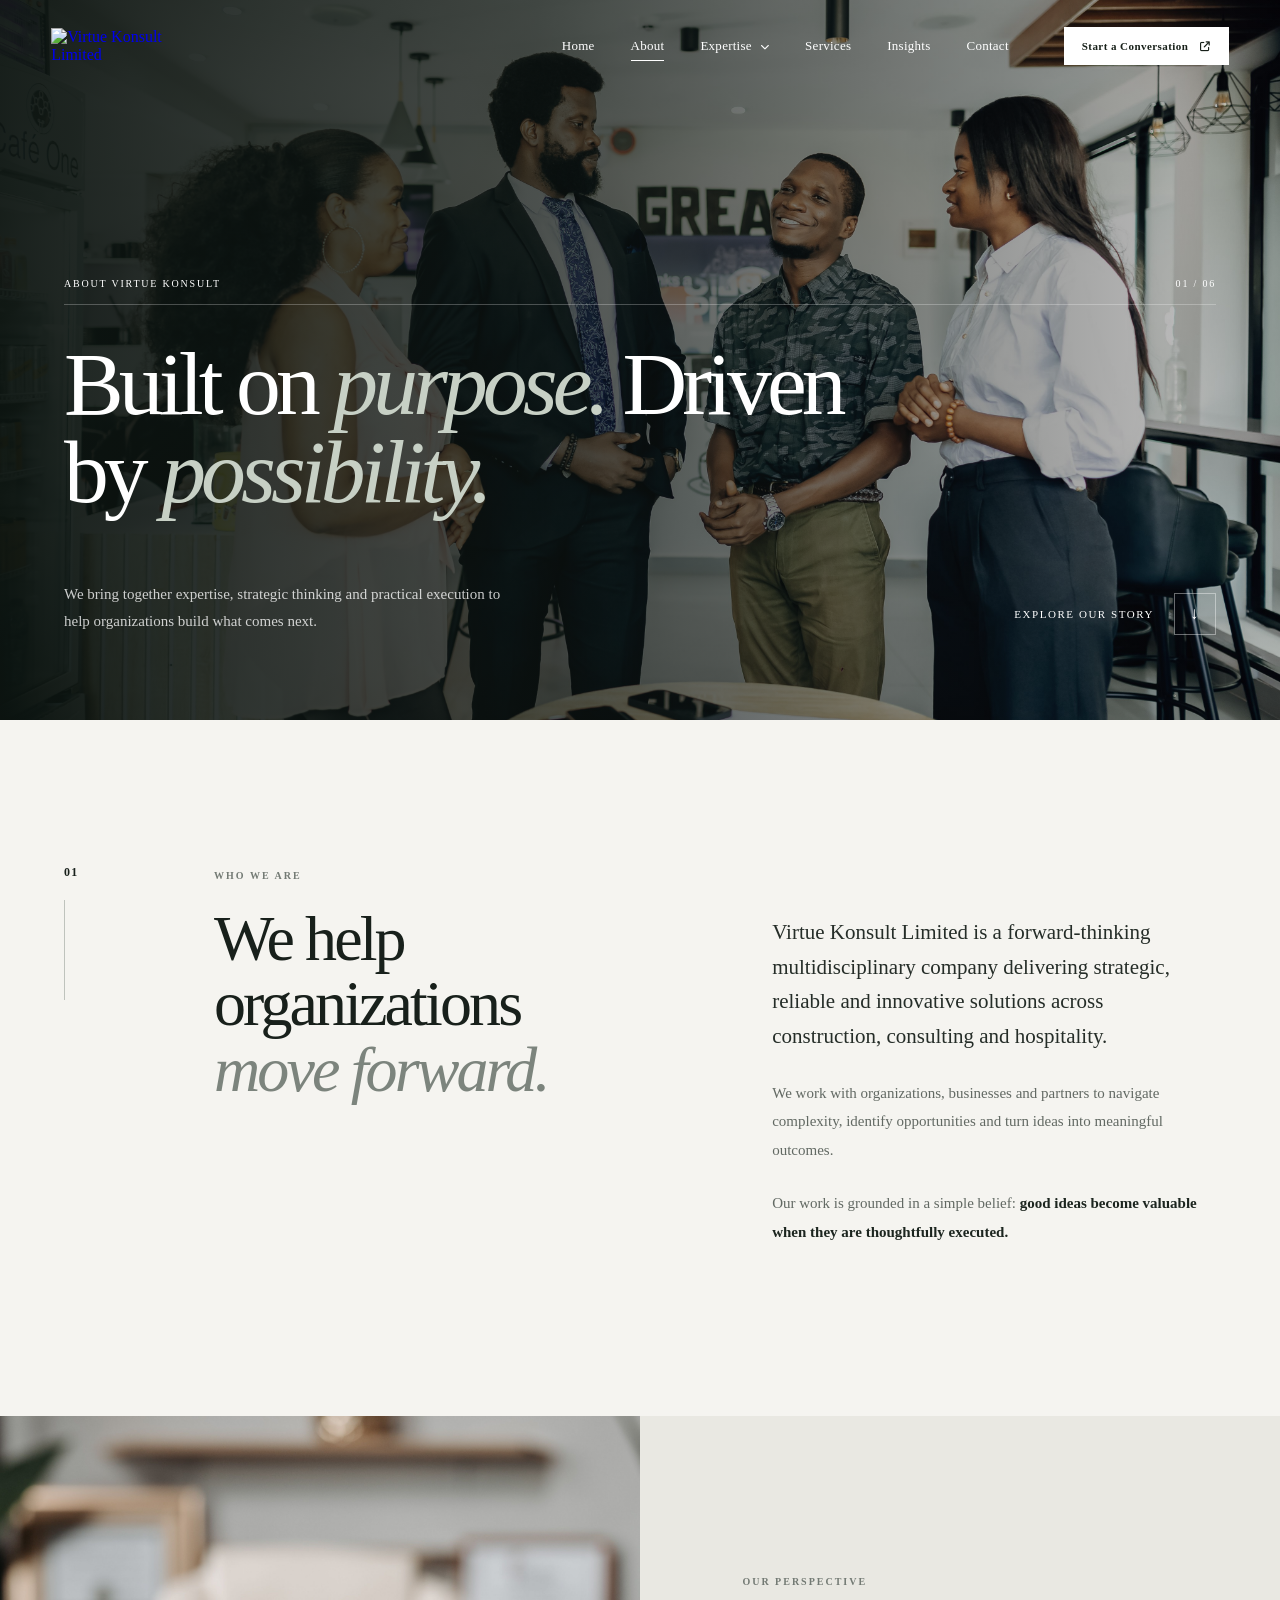
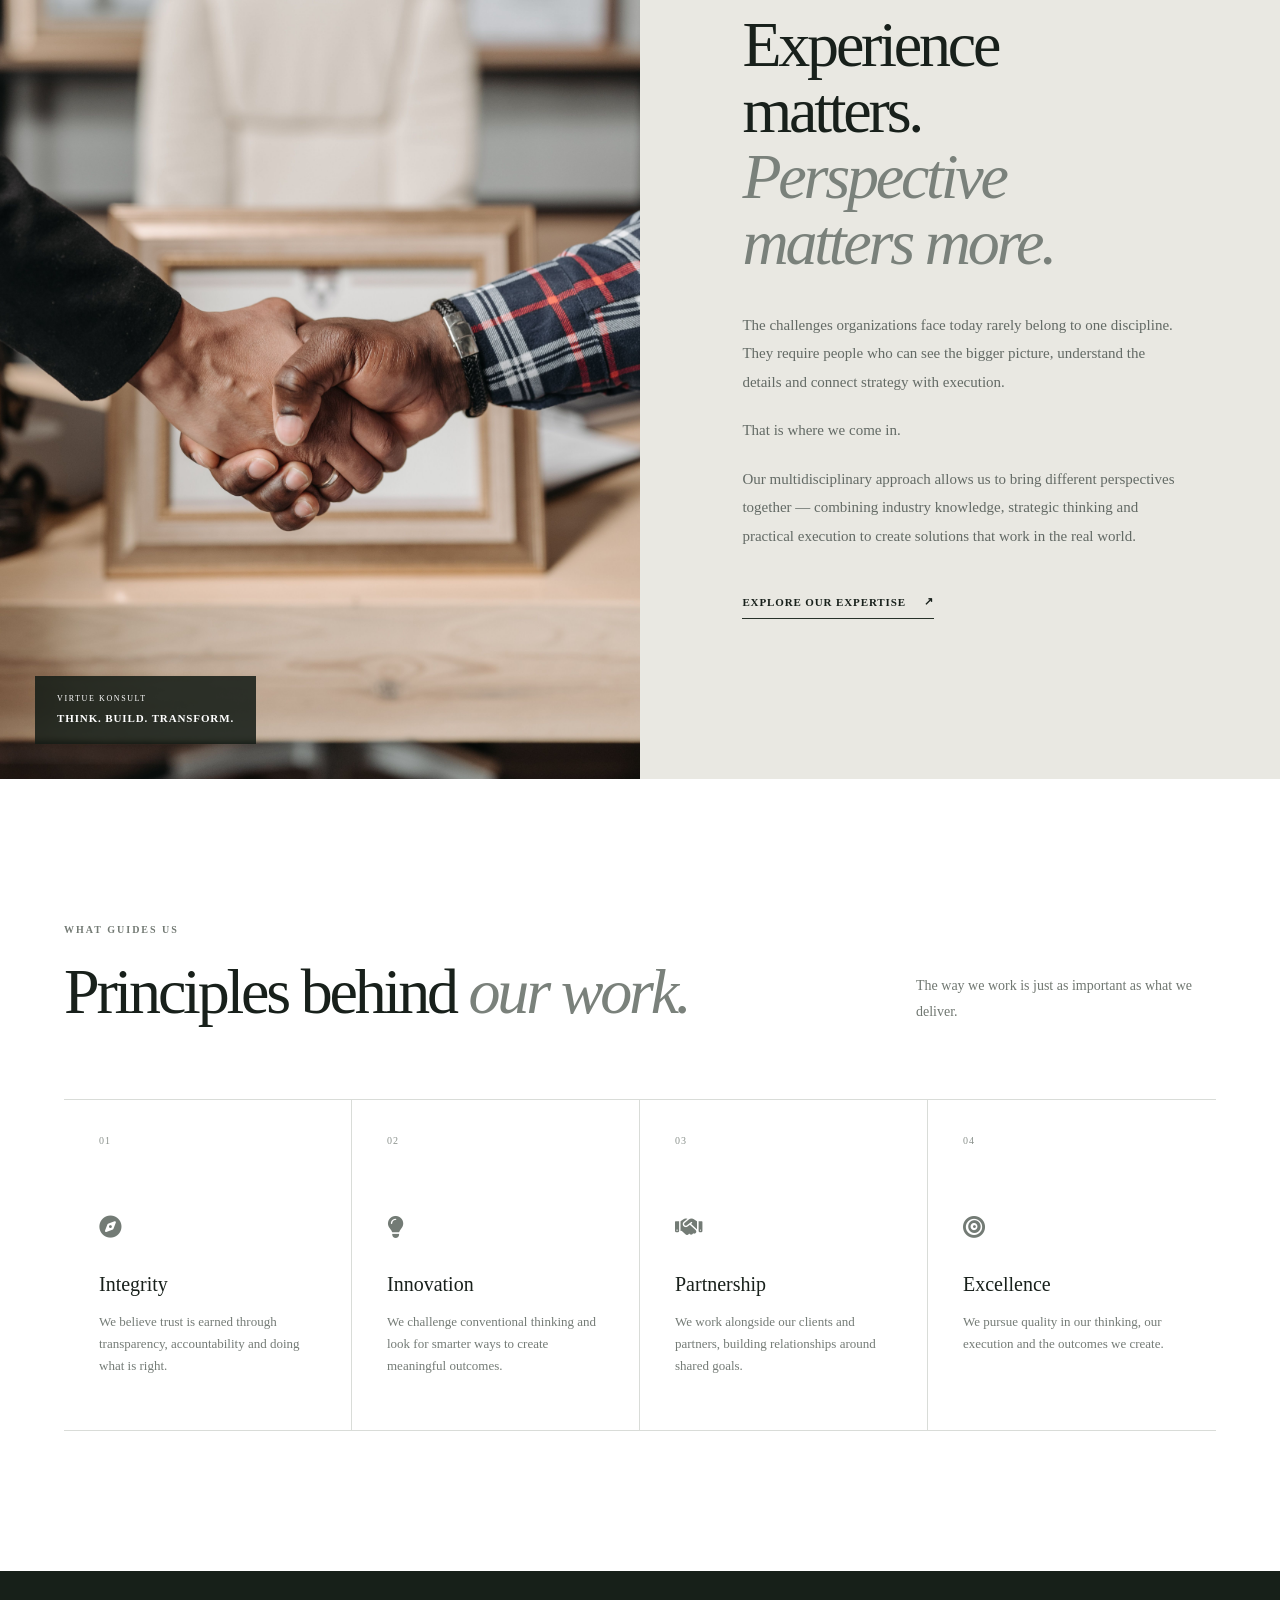
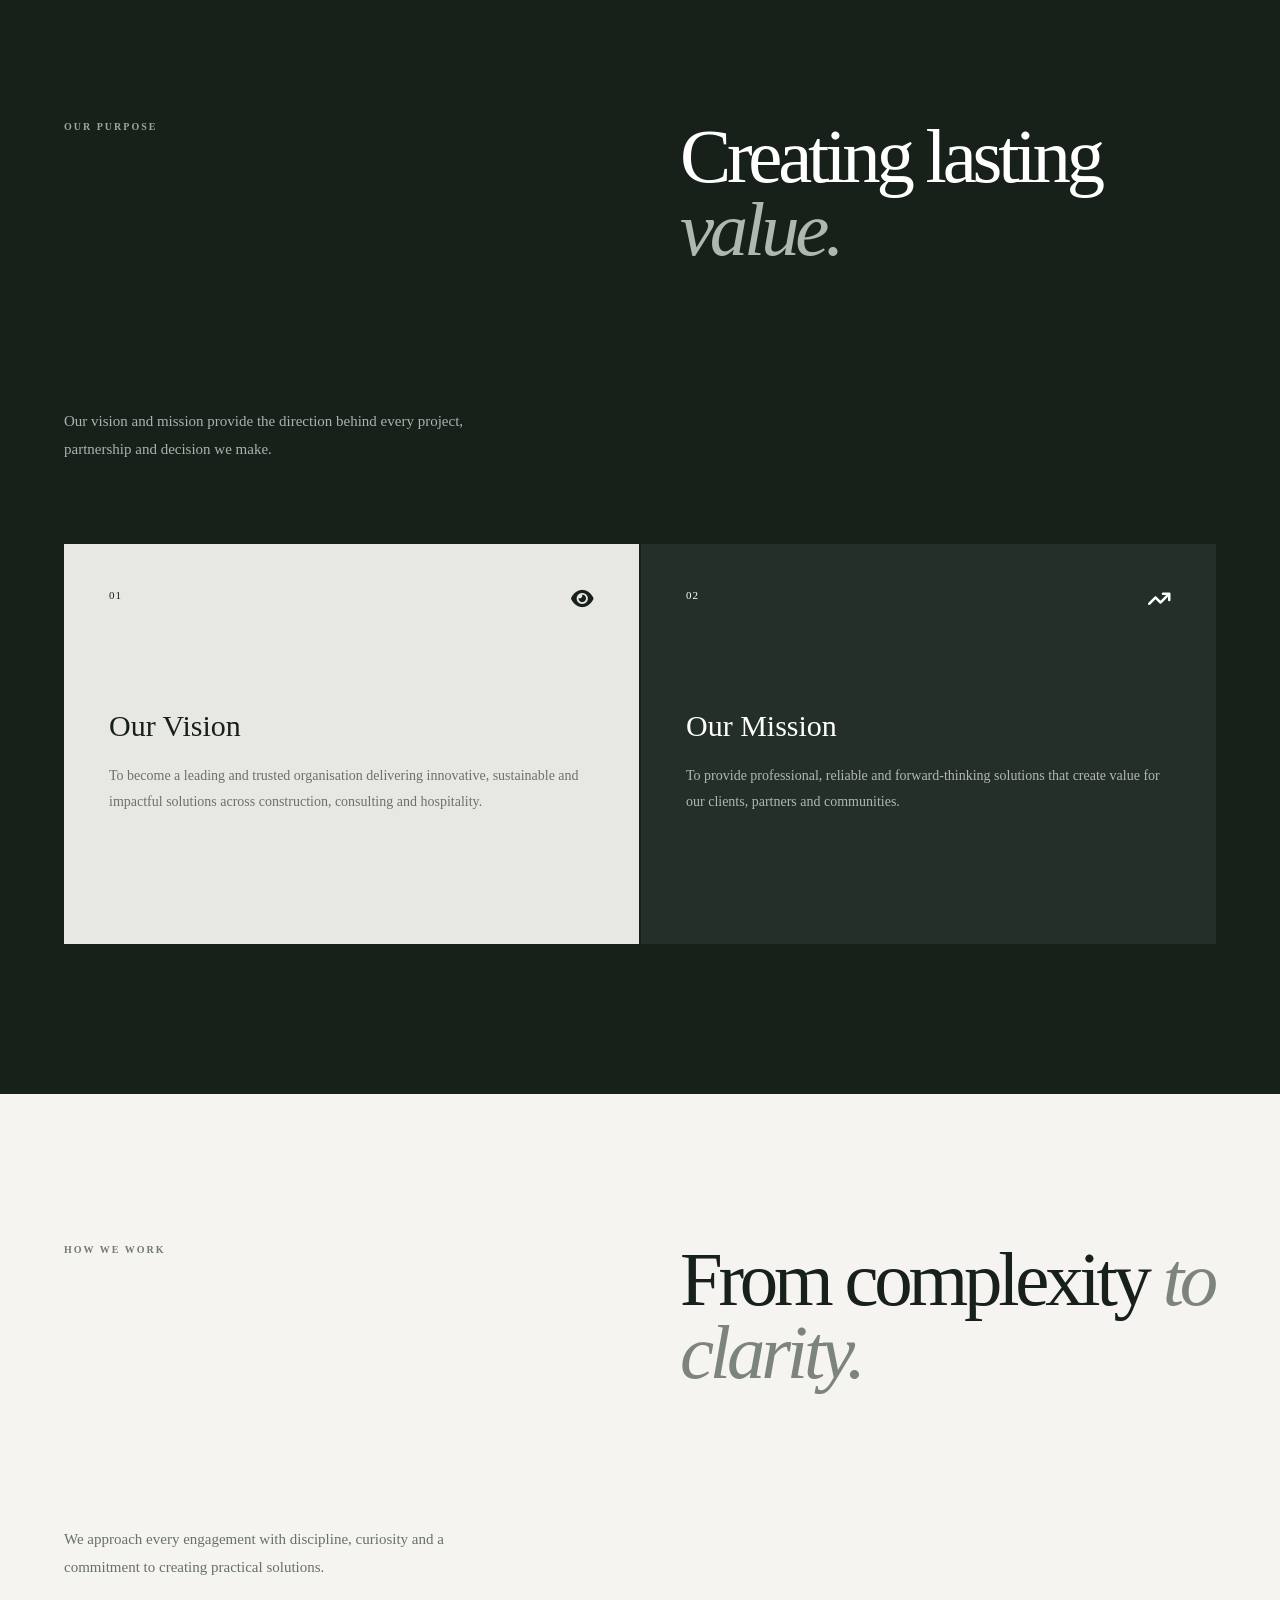
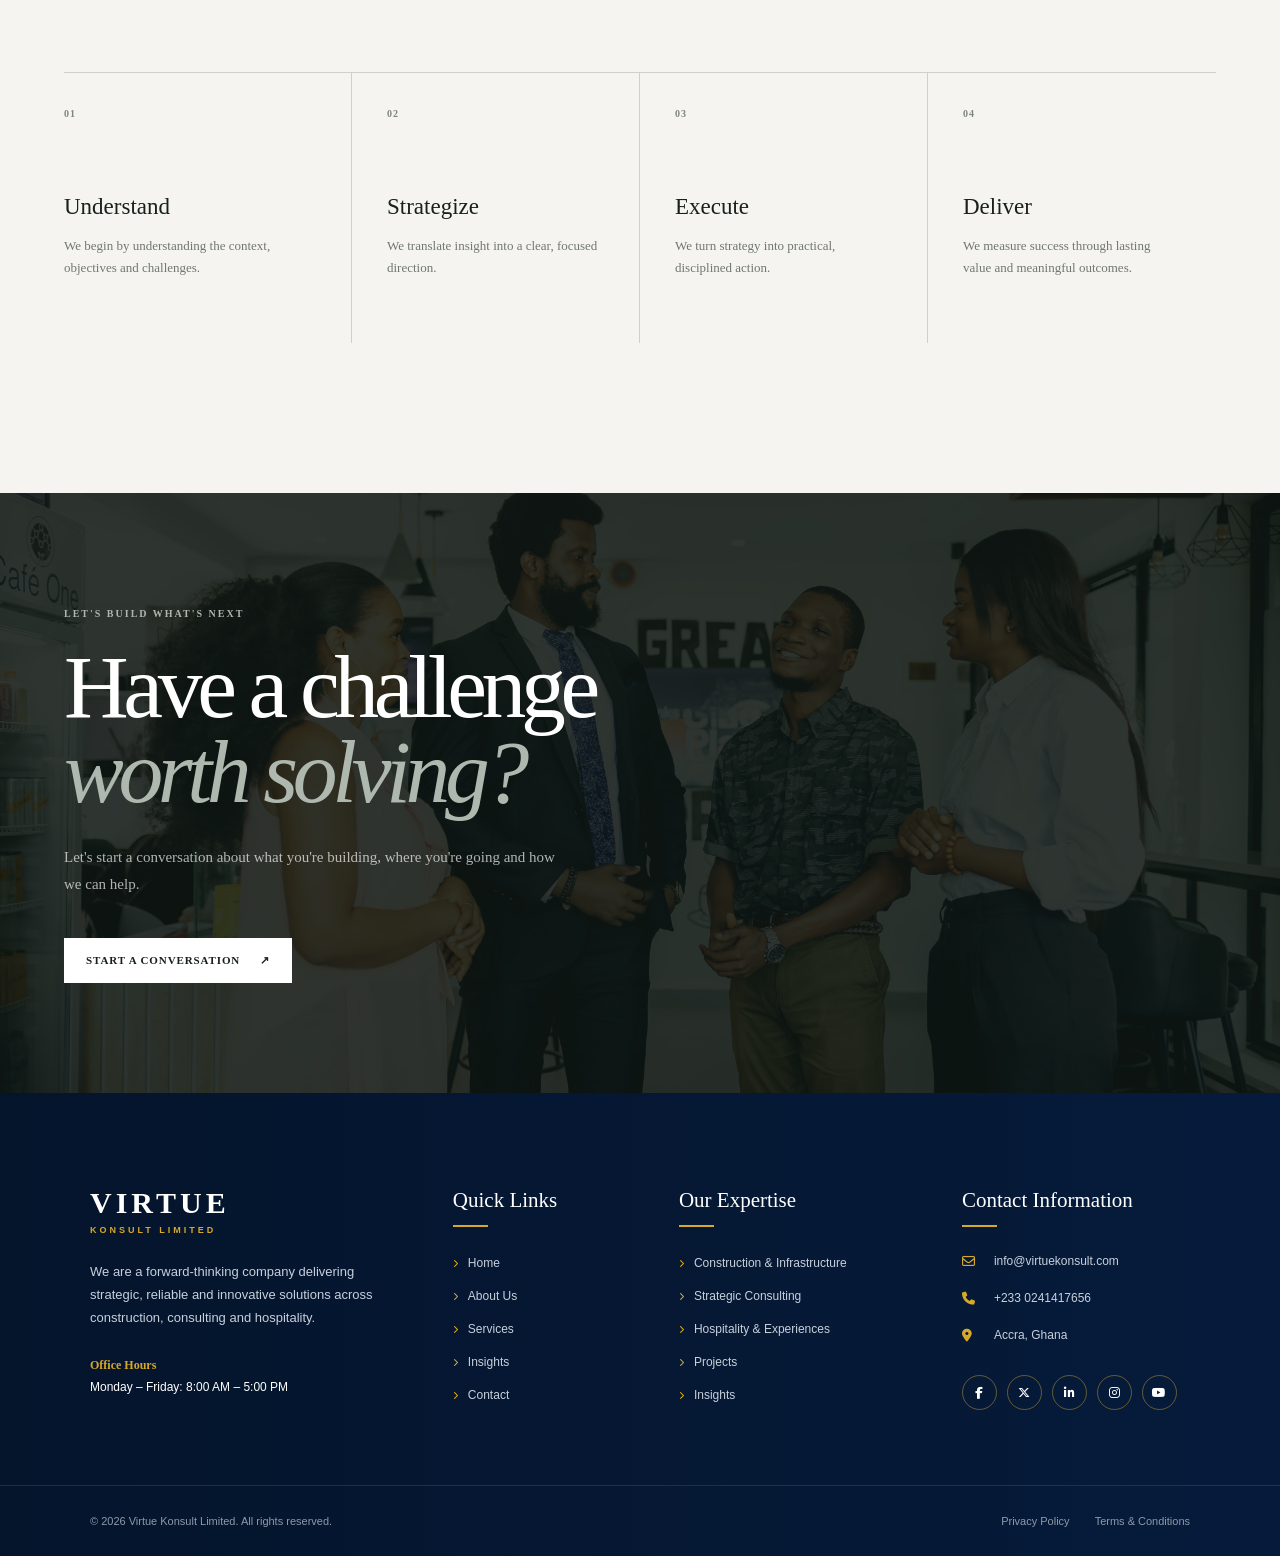
==== about.html @ 9e20767f "update" ====
<!DOCTYPE html>
<html lang="en">

<head>

    <meta charset="UTF-8">

    <meta
        name="viewport"
        content="width=device-width, initial-scale=1.0"
    >

    <title>About Us | Virtue Konsult Limited</title>

    <meta
        name="description"
        content="Learn about Virtue Konsult Limited, our approach, values, vision and commitment to delivering lasting value across construction, consulting and hospitality."
    >

    <meta
        name="author"
        content="Virtue Konsult Limited"
    >

    <link
        rel="stylesheet"
        href="css/styles.css"
    >

    <link
        rel="stylesheet"
        href="css/about.css"
    >

    <link
        rel="stylesheet"
        href="https://cdnjs.cloudflare.com/ajax/libs/font-awesome/6.7.2/css/all.min.css"
    >

</head>


<body class="about-page">


<!-- =====================================================
     NAVBAR
===================================================== -->

<header class="site-header" id="site-header">

    <div class="nav-container">

        <!-- LOGO -->

        <a
            href="index.html"
            class="nav-brand"
            aria-label="Virtue Konsult Home"
        >

            <img
                src="assets/images/virtue-logo.png"
                alt="Virtue Konsult Limited"
                class="nav-logo"
            >

        </a>


        <!-- DESKTOP NAVIGATION -->

        <nav
            class="main-nav"
            id="main-nav"
            aria-label="Main Navigation"
        >

            <a
                href="index.html"
                class="nav-link"
            >
                Home
            </a>


            <a
                href="about.html"
                class="nav-link active"
            >
                About
            </a>


            <!-- EXPERTISE DROPDOWN -->

            <div class="nav-dropdown">

                <button
                    class="nav-link dropdown-trigger"
                    type="button"
                    aria-expanded="false"
                >

                    Expertise

                    <i class="fa-solid fa-chevron-down"></i>

                </button>


                <div class="dropdown-menu">

                    <div class="dropdown-heading">

                        <span>OUR EXPERTISE</span>

                        <p>
                            Solutions built around your needs.
                        </p>

                    </div>


                    <a
                        href="services.html#construction"
                        class="dropdown-item"
                    >

                        <span class="dropdown-icon">
                            <i class="fa-solid fa-building"></i>
                        </span>

                        <span class="dropdown-text">

                            <strong>
                                Construction & Infrastructure
                            </strong>

                            <small>
                                Building and infrastructure solutions
                            </small>

                        </span>

                        <span class="dropdown-arrow">
                            ↗
                        </span>

                    </a>


                    <a
                        href="services.html#consulting"
                        class="dropdown-item"
                    >

                        <span class="dropdown-icon">
                            <i class="fa-solid fa-compass-drafting"></i>
                        </span>

                        <span class="dropdown-text">

                            <strong>
                                Strategic Consulting
                            </strong>

                            <small>
                                Strategy, transformation and growth
                            </small>

                        </span>

                        <span class="dropdown-arrow">
                            ↗
                        </span>

                    </a>


                    <a
                        href="services.html#hospitality"
                        class="dropdown-item"
                    >

                        <span class="dropdown-icon">
                            <i class="fa-solid fa-hotel"></i>
                        </span>

                        <span class="dropdown-text">

                            <strong>
                                Hospitality & Experiences
                            </strong>

                            <small>
                                Creating meaningful experiences
                            </small>

                        </span>

                        <span class="dropdown-arrow">
                            ↗
                        </span>

                    </a>


                    <div class="dropdown-footer">

                        <a href="services.html">

                            View All Services

                            <span>→</span>

                        </a>

                    </div>

                </div>

            </div>


            <a
                href="services.html"
                class="nav-link"
            >
                Services
            </a>


            <a
                href="insights.html"
                class="nav-link"
            >
                Insights
            </a>


            <a
                href="#contact"
                class="nav-link"
            >
                Contact
            </a>

        </nav>


        <!-- NAV ACTION -->

        <div class="nav-actions">

            <a
                href="#contact"
                class="nav-cta"
            >

                <span>
                    Start a Conversation
                </span>

                <i class="fa-solid fa-arrow-up-right-from-square"></i>

            </a>


            <button
                class="menu-toggle"
                id="menu-toggle"
                type="button"
                aria-label="Open navigation"
                aria-expanded="false"
            >

                <span></span>
                <span></span>

            </button>

        </div>

    </div>

</header>



<!-- =====================================================
     ABOUT HERO
===================================================== -->

<main>


<section class="about-hero">

    <div class="about-hero-image">

        <img
            src="assets/images/consultingteam.jpg"
            alt="Virtue Konsult team"
        >

    </div>


    <div class="about-hero-overlay"></div>


    <div class="about-hero-content">

        <div class="about-hero-meta">

            <span>
                ABOUT VIRTUE KONSULT
            </span>

            <span>
                01 / 06
            </span>

        </div>


        <h1>

            Built on
            <em>purpose.</em>

            Driven by
            <em>possibility.</em>

        </h1>


        <div class="about-hero-bottom">

            <p>
                We bring together expertise, strategic thinking
                and practical execution to help organizations
                build what comes next.
            </p>


            <a href="#who-we-are">

                Explore our story

                <span>↓</span>

            </a>

        </div>

    </div>

</section>



<!-- =====================================================
     WHO WE ARE
===================================================== -->

<section
    class="about-introduction"
    id="who-we-are"
>

    <div class="about-intro-container">

        <div class="about-section-number">

            <span>01</span>

            <div></div>

        </div>


        <div class="about-intro-heading">

            <span class="about-eyebrow">
                WHO WE ARE
            </span>

            <h2>

                We help organizations
                <span>move forward.</span>

            </h2>

        </div>


        <div class="about-intro-copy">

            <p class="large-copy">

                Virtue Konsult Limited is a forward-thinking
                multidisciplinary company delivering strategic,
                reliable and innovative solutions across
                construction, consulting and hospitality.

            </p>


            <p>

                We work with organizations, businesses and
                partners to navigate complexity, identify
                opportunities and turn ideas into meaningful
                outcomes.

            </p>


            <p>

                Our work is grounded in a simple belief:

                <strong>
                    good ideas become valuable when they are
                    thoughtfully executed.
                </strong>

            </p>

        </div>

    </div>

</section>



<!-- =====================================================
     IMAGE + STORY
===================================================== -->

<section class="about-story">

    <div class="about-story-image">

        <img
            src="assets/images/consultant1.jpg"
            alt="Virtue Konsult project"
        >

        <div class="story-image-label">

            <span>
                VIRTUE KONSULT
            </span>

            <strong>
                THINK. BUILD. TRANSFORM.
            </strong>

        </div>

    </div>


    <div class="about-story-content">

        <span class="about-eyebrow">
            OUR PERSPECTIVE
        </span>


        <h2>

            Experience matters.
            <span>Perspective matters more.</span>

        </h2>


        <p>

            The challenges organizations face today rarely
            belong to one discipline. They require people who
            can see the bigger picture, understand the details
            and connect strategy with execution.

        </p>


        <p>

            That is where we come in.

        </p>


        <p>

            Our multidisciplinary approach allows us to bring
            different perspectives together — combining
            industry knowledge, strategic thinking and practical
            execution to create solutions that work in the real
            world.

        </p>


        <a
            href="services.html"
            class="about-text-link"
        >

            Explore our expertise

            <span>↗</span>

        </a>

    </div>

</section>



<!-- =====================================================
     VALUES
===================================================== -->

<section class="values-section">

    <div class="values-container">

        <div class="values-header">

            <div>

                <span class="about-eyebrow">
                    WHAT GUIDES US
                </span>

                <h2>

                    Principles behind
                    <span>our work.</span>

                </h2>

            </div>


            <p>

                The way we work is just as important as
                what we deliver.

            </p>

        </div>


        <div class="values-grid">


            <article class="value-card">

                <span class="value-number">
                    01
                </span>

                <i class="fa-solid fa-compass"></i>

                <h3>
                    Integrity
                </h3>

                <p>
                    We believe trust is earned through
                    transparency, accountability and
                    doing what is right.
                </p>

            </article>


            <article class="value-card">

                <span class="value-number">
                    02
                </span>

                <i class="fa-solid fa-lightbulb"></i>

                <h3>
                    Innovation
                </h3>

                <p>
                    We challenge conventional thinking and
                    look for smarter ways to create meaningful
                    outcomes.
                </p>

            </article>


            <article class="value-card">

                <span class="value-number">
                    03
                </span>

                <i class="fa-solid fa-handshake"></i>

                <h3>
                    Partnership
                </h3>

                <p>
                    We work alongside our clients and partners,
                    building relationships around shared goals.
                </p>

            </article>


            <article class="value-card">

                <span class="value-number">
                    04
                </span>

                <i class="fa-solid fa-bullseye"></i>

                <h3>
                    Excellence
                </h3>

                <p>
                    We pursue quality in our thinking,
                    our execution and the outcomes we create.
                </p>

            </article>

        </div>

    </div>

</section>



<!-- =====================================================
     VISION / MISSION
===================================================== -->

<section class="about-purpose">

    <div class="purpose-container">


        <div class="purpose-intro">

            <span class="about-eyebrow">
                OUR PURPOSE
            </span>

            <h2>

                Creating lasting
                <span>value.</span>

            </h2>

            <p>

                Our vision and mission provide the direction
                behind every project, partnership and decision
                we make.

            </p>

        </div>


        <div class="purpose-grid">


            <div class="purpose-card">

                <div class="purpose-top">

                    <span>
                        01
                    </span>

                    <i class="fa-solid fa-eye"></i>

                </div>


                <h3>
                    Our Vision
                </h3>


                <p>

                    To become a leading and trusted organisation
                    delivering innovative, sustainable and
                    impactful solutions across construction,
                    consulting and hospitality.

                </p>

            </div>


            <div class="purpose-card dark">

                <div class="purpose-top">

                    <span>
                        02
                    </span>

                    <i class="fa-solid fa-arrow-trend-up"></i>

                </div>


                <h3>
                    Our Mission
                </h3>


                <p>

                    To provide professional, reliable and
                    forward-thinking solutions that create value
                    for our clients, partners and communities.

                </p>

            </div>

        </div>

    </div>

</section>



<!-- =====================================================
     OUR APPROACH
===================================================== -->

<section class="approach-section">

    <div class="approach-container">


        <div class="approach-heading">

            <span class="about-eyebrow">
                HOW WE WORK
            </span>

            <h2>

                From complexity
                <span>to clarity.</span>

            </h2>

            <p>

                We approach every engagement with discipline,
                curiosity and a commitment to creating practical
                solutions.

            </p>

        </div>


        <div class="approach-line"></div>


        <div class="approach-steps">


            <div class="approach-step">

                <span>
                    01
                </span>

                <h3>
                    Understand
                </h3>

                <p>
                    We begin by understanding the context,
                    objectives and challenges.
                </p>

            </div>


            <div class="approach-step">

                <span>
                    02
                </span>

                <h3>
                    Strategize
                </h3>

                <p>
                    We translate insight into a clear,
                    focused direction.
                </p>

            </div>


            <div class="approach-step">

                <span>
                    03
                </span>

                <h3>
                    Execute
                </h3>

                <p>
                    We turn strategy into practical,
                    disciplined action.
                </p>

            </div>


            <div class="approach-step">

                <span>
                    04
                </span>

                <h3>
                    Deliver
                </h3>

                <p>
                    We measure success through lasting
                    value and meaningful outcomes.
                </p>

            </div>

        </div>

    </div>

</section>



<!-- =====================================================
     CLOSING CTA
===================================================== -->

<section
    class="about-cta"
    id="contact"
>

    <div class="about-cta-image">

        <img
            src="assets/images/consultingteam.jpg"
            alt=""
        >

    </div>


    <div class="about-cta-overlay"></div>


    <div class="about-cta-content">

        <span class="about-eyebrow">
            LET'S BUILD WHAT'S NEXT
        </span>


        <h2>

            Have a challenge
            <span>worth solving?</span>

        </h2>


        <p>

            Let's start a conversation about what you're
            building, where you're going and how we can help.

        </p>


        <a
            href="contact.html"
            class="about-cta-button"
        >

            Start a Conversation

            <span>↗</span>

        </a>

    </div>

</section>

</main>



<!-- =====================================================
     FOOTER
===================================================== -->

<footer class="site-footer">

    <div class="footer-bg"></div>

    <div class="footer-overlay"></div>


    <div class="footer-container">


        <!-- COMPANY -->

        <div class="footer-column footer-company">

            <a
                href="index.html"
                class="footer-logo"
            >

                <span class="logo-main">
                    VIRTUE
                </span>

                <span class="logo-sub">
                    KONSULT LIMITED
                </span>

            </a>


            <p class="footer-description">

                We are a forward-thinking company delivering
                strategic, reliable and innovative solutions
                across construction, consulting and hospitality.

            </p>


            <div class="footer-hours">

                <span>
                    Office Hours
                </span>

                <strong>
                    Monday – Friday: 8:00 AM – 5:00 PM
                </strong>

            </div>

        </div>



        <!-- QUICK LINKS -->

        <div class="footer-column">

            <h3>
                Quick Links
            </h3>

            <ul class="footer-links">

                <li>
                    <a href="index.html">
                        <i class="fa-solid fa-chevron-right"></i>
                        Home
                    </a>
                </li>

                <li>
                    <a href="about.html">
                        <i class="fa-solid fa-chevron-right"></i>
                        About Us
                    </a>
                </li>

                <li>
                    <a href="services.html">
                        <i class="fa-solid fa-chevron-right"></i>
                        Services
                    </a>
                </li>

                <li>
                    <a href="insights.html">
                        <i class="fa-solid fa-chevron-right"></i>
                        Insights
                    </a>
                </li>

                <li>
                    <a href="#contact">
                        <i class="fa-solid fa-chevron-right"></i>
                        Contact
                    </a>
                </li>

            </ul>

        </div>



        <!-- EXPERTISE -->

        <div class="footer-column">

            <h3>
                Our Expertise
            </h3>

            <ul class="footer-links">

                <li>
                    <a href="services.html">
                        <i class="fa-solid fa-chevron-right"></i>
                        Construction & Infrastructure
                    </a>
                </li>

                <li>
                    <a href="services.html">
                        <i class="fa-solid fa-chevron-right"></i>
                        Strategic Consulting
                    </a>
                </li>

                <li>
                    <a href="services.html">
                        <i class="fa-solid fa-chevron-right"></i>
                        Hospitality & Experiences
                    </a>
                </li>

                <li>
                    <a href="services.html">
                        <i class="fa-solid fa-chevron-right"></i>
                        Projects
                    </a>
                </li>

                <li>
                    <a href="insights.html">
                        <i class="fa-solid fa-chevron-right"></i>
                        Insights
                    </a>
                </li>

            </ul>

        </div>



        <!-- CONTACT -->

        <div class="footer-column footer-contact">

            <h3>
                Contact Information
            </h3>


            <ul class="contact-list">

                <li>

                    <i class="fa-regular fa-envelope"></i>

                    <a href="mailto:info@virtuekonsult.com">
                        info@virtuekonsult.com
                    </a>

                </li>


                <li>

                    <i class="fa-solid fa-phone"></i>

                    <a href="tel:+233241417656">
                        +233 0241417656
                    </a>

                </li>


                <li>

                    <i class="fa-solid fa-location-dot"></i>

                    <span>
                        Accra, Ghana
                    </span>

                </li>

            </ul>


            <div class="footer-socials">

                <a href="contact.html" aria-label="Facebook">
                    <i class="fa-brands fa-facebook-f"></i>
                </a>

                <a href="contact.html" aria-label="X">
                    <i class="fa-brands fa-x-twitter"></i>
                </a>

                <a href="contact.html" aria-label="LinkedIn">
                    <i class="fa-brands fa-linkedin-in"></i>
                </a>

                <a href="contact.html" aria-label="Instagram">
                    <i class="fa-brands fa-instagram"></i>
                </a>

                <a href="contact.html" aria-label="YouTube">
                    <i class="fa-brands fa-youtube"></i>
                </a>

            </div>

        </div>

    </div>



    <!-- FOOTER BOTTOM -->

    <div class="footer-bottom">

        <div class="footer-bottom-container">

            <p>
                © 2026 Virtue Konsult Limited.
                All rights reserved.
            </p>


            <div class="footer-legal">

                <a href="privacy-policy.html">
                    Privacy Policy
                </a>

                <a href="terms.html">
                    Terms & Conditions
                </a>

            </div>

        </div>

    </div>

</footer>



<script src="js/script.js"></script>
<script src="js/navbar.js"></script>

</body>

</html>
---- css/styles.css ----
﻿


* {
  box-sizing: border-box;
  margin: 0;
  padding: 0;
}

html,
body {
  margin: 0;
  padding: 0;
}



/* =========================================
   PREMIUM VIRTUE KONSULT NAVBAR
========================================= */

.site-header {
    position: fixed;
    top: 0;
    left: 0;
    width: 100%;
    height: 92px;
    z-index: 9999;

    background: transparent;

    transition:
        background 0.4s ease,
        height 0.4s ease,
        box-shadow 0.4s ease,
        backdrop-filter 0.4s ease;
}


/* SCROLLED STATE */

.site-header.scrolled {
    height: 76px;

    background: rgba(12, 18, 16, 0.94);

    backdrop-filter: blur(18px);
    -webkit-backdrop-filter: blur(18px);

    box-shadow:
        0 10px 40px rgba(0, 0, 0, 0.12);
}


/* CONTAINER */

.nav-container {
    width: min(1400px, 92%);

    height: 100%;

    margin: 0 auto;

    display: flex;
    align-items: center;
    justify-content: space-between;

    gap: 40px;
}


/* =========================================
   LOGO
========================================= */

.nav-brand {
    display: flex;
    align-items: center;

    flex-shrink: 0;

    text-decoration: none;
}


.nav-logo {
    width: 150px;
    height: auto;

    display: block;

    object-fit: contain;

    transition: transform 0.3s ease;
}


.nav-brand:hover .nav-logo {
    transform: translateY(-1px);
}


/* =========================================
   MAIN NAV
========================================= */

.main-nav {
    display: flex;
    align-items: center;

    gap: 6px;

    margin-left: auto;
}


/* NAV LINKS */

.nav-link {
    position: relative;

    display: inline-flex;
    align-items: center;
    gap: 8px;

    padding: 12px 15px;

    border: none;
    background: transparent;

    color: #ffffff;

    font-family: inherit;
    font-size: 13px;
    font-weight: 500;

    letter-spacing: 0.02em;

    text-decoration: none;

    cursor: pointer;

    transition:
        color 0.3s ease,
        opacity 0.3s ease;
}


.nav-link::after {
    content: "";

    position: absolute;

    left: 15px;
    right: 15px;
    bottom: 5px;

    height: 1px;

    background: #ffffff;

    transform: scaleX(0);
    transform-origin: right;

    transition: transform 0.35s ease;
}


.nav-link:hover::after,
.nav-link.active::after {
    transform: scaleX(1);
    transform-origin: left;
}


.nav-link:hover {
    color: rgba(255, 255, 255, 0.75);
}


/* DROPDOWN CHEVRON */

.dropdown-trigger i {
    font-size: 9px;

    transition: transform 0.3s ease;
}


.nav-dropdown:hover .dropdown-trigger i,
.nav-dropdown.open .dropdown-trigger i {
    transform: rotate(180deg);
}


/* =========================================
   DROPDOWN
========================================= */

.nav-dropdown {
    position: relative;
}


.dropdown-menu {
    position: absolute;

    top: calc(100% + 18px);
    left: 50%;

    width: 390px;

    transform:
        translateX(-50%)
        translateY(10px);

    background: #ffffff;

    padding: 10px;

    border: 1px solid rgba(0, 0, 0, 0.06);

    box-shadow:
        0 25px 70px rgba(0, 0, 0, 0.18);

    opacity: 0;
    visibility: hidden;

    transition:
        opacity 0.3s ease,
        transform 0.3s ease,
        visibility 0.3s ease;
}


.nav-dropdown:hover .dropdown-menu,
.nav-dropdown.open .dropdown-menu {
    opacity: 1;
    visibility: visible;

    transform:
        translateX(-50%)
        translateY(0);
}


/* DROPDOWN POINTER */

.dropdown-menu::before {
    content: "";

    position: absolute;

    top: -6px;
    left: 50%;

    width: 12px;
    height: 12px;

    background: #ffffff;

    transform: translateX(-50%) rotate(45deg);

    border-left: 1px solid rgba(0, 0, 0, 0.06);
    border-top: 1px solid rgba(0, 0, 0, 0.06);
}


/* DROPDOWN HEADING */

.dropdown-heading {
    padding: 20px 20px 14px;

    border-bottom: 1px solid #eeeeee;
}


.dropdown-heading span {
    display: block;

    margin-bottom: 5px;

    color: #888888;

    font-size: 9px;
    font-weight: 700;

    letter-spacing: 0.18em;
}


.dropdown-heading p {
    margin: 0;

    color: #222222;

    font-size: 13px;
}


/* DROPDOWN ITEM */

.dropdown-item {
    position: relative;

    display: flex;
    align-items: center;

    gap: 13px;

    padding: 15px 12px;

    text-decoration: none;

    transition:
        background 0.3s ease,
        transform 0.3s ease;
}


.dropdown-item:hover {
    background: #f5f6f4;

    transform: translateX(3px);
}


/* ICON */

.dropdown-icon {
    width: 40px;
    height: 40px;

    flex-shrink: 0;

    display: flex;
    align-items: center;
    justify-content: center;

    background: #f1f3f0;

    color: #17251d;

    font-size: 14px;
}


.dropdown-text {
    flex: 1;
}


.dropdown-text strong {
    display: block;

    margin-bottom: 3px;

    color: #172019;

    font-size: 12px;
    font-weight: 600;
}


.dropdown-text small {
    display: block;

    color: #8a8f8b;

    font-size: 10px;

    line-height: 1.4;
}


.dropdown-arrow {
    color: #777777;

    font-size: 15px;

    transition:
        transform 0.3s ease,
        color 0.3s ease;
}


.dropdown-item:hover .dropdown-arrow {
    color: #17251d;

    transform: translate(2px, -2px);
}


/* DROPDOWN FOOTER */

.dropdown-footer {
    margin-top: 5px;

    padding: 14px 12px;

    border-top: 1px solid #eeeeee;
}


.dropdown-footer a {
    display: flex;

    justify-content: space-between;
    align-items: center;

    color: #17251d;

    font-size: 11px;
    font-weight: 600;

    text-decoration: none;

    letter-spacing: 0.03em;
}


.dropdown-footer a span {
    font-size: 16px;

    transition: transform 0.3s ease;
}


.dropdown-footer a:hover span {
    transform: translateX(4px);
}


/* =========================================
   CTA
========================================= */

.nav-actions {
    display: flex;
    align-items: center;

    gap: 18px;

    flex-shrink: 0;
}


.nav-cta {
    display: inline-flex;
    align-items: center;
    gap: 12px;

    padding: 13px 18px;

    background: #ffffff;

    color: #172019;

    text-decoration: none;

    font-size: 11px;
    font-weight: 600;

    letter-spacing: 0.04em;

    transition:
        background 0.3s ease,
        color 0.3s ease,
        transform 0.3s ease;
}


.nav-cta i {
    font-size: 10px;

    transition: transform 0.3s ease;
}


.nav-cta:hover {
    background: #172019;

    color: #ffffff;

    transform: translateY(-2px);
}


.nav-cta:hover i {
    transform: translate(2px, -2px);
}


/* =========================================
   MOBILE MENU BUTTON
========================================= */

/* =========================================
   MOBILE MENU BUTTON
========================================= */

.menu-toggle {
    display: none;

    width: 44px;
    height: 44px;

    padding: 0;
    margin: 0;

    border: 1px solid rgba(255, 255, 255, 0.45);

    background: transparent;

    cursor: pointer;

    align-items: center;
    justify-content: center;

    flex-direction: column;

    gap: 6px;

    position: relative;

    z-index: 10001;
}

.menu-toggle span {
    display: block;

    width: 21px;
    height: 2px;

    background: #ffffff;

    transition:
        transform 0.3s ease,
        opacity 0.3s ease;
}


/* HAMBURGER → X */

.menu-toggle.active span:first-child {
    transform: translateY(4px) rotate(45deg);
}

.menu-toggle.active span:last-child {
    transform: translateY(-4px) rotate(-45deg);
}


/* =========================================
   MOBILE NAVIGATION
========================================= */

@media (max-width: 850px) {

    .site-header {
        height: 78px;
    }

    .nav-container {
        width: 92%;
    }


    /* SHOW HAMBURGER */

    .menu-toggle {
        display: flex;
    }


    /* HIDE DESKTOP CTA */

    .nav-cta {
        display: none;
    }


    /* MOBILE NAV */

    .main-nav {
        position: fixed;

        top: 78px;
        left: 0;

        width: 100%;
        height: calc(100vh - 78px);

        padding: 25px 6% 50px;

        background: rgba(15, 22, 18, 0.98);

        backdrop-filter: blur(20px);
        -webkit-backdrop-filter: blur(20px);

        display: flex;

        flex-direction: column;

        align-items: stretch;

        gap: 0;

        overflow-y: auto;

        opacity: 0;
        visibility: hidden;

        pointer-events: none;

        transform: translateY(-15px);

        transition:
            opacity 0.3s ease,
            visibility 0.3s ease,
            transform 0.3s ease;
    }


    /* OPEN STATE */

    .main-nav.active {
        opacity: 1;

        visibility: visible;

        pointer-events: auto;

        transform: translateY(0);
    }


    /* LINKS */

    .nav-link {
        width: 100%;

        min-height: 60px;

        padding: 18px 5px;

        display: flex;

        align-items: center;

        justify-content: space-between;

        color: #ffffff;

        border-bottom: 1px solid rgba(255, 255, 255, 0.1);

        font-size: 15px;
    }


    .nav-link::after {
        display: none;
    }


    /* DROPDOWN */

    .nav-dropdown {
        width: 100%;
    }


    .dropdown-trigger {
        width: 100%;
    }


    .dropdown-menu {
        position: static;

        width: 100%;

        display: none;

        margin: 0;

        padding: 5px 0;

        background: rgba(255, 255, 255, 0.04);

        border: none;

        box-shadow: none;

        transform: none;

        opacity: 1;

        visibility: visible;
    }


    .nav-dropdown.open .dropdown-menu {
        display: block;
    }


    .dropdown-menu::before {
        display: none;
    }


    .dropdown-heading {
        padding: 15px 10px;

        border-bottom: 1px solid rgba(255, 255, 255, 0.1);
    }


    .dropdown-heading span {
        color: rgba(255, 255, 255, 0.45);
    }


    .dropdown-heading p {
        color: rgba(255, 255, 255, 0.7);
    }


    .dropdown-item {
        padding: 13px 8px;

        background: transparent;
    }


    .dropdown-item:hover {
        background: rgba(255, 255, 255, 0.06);

        transform: none;
    }


    .dropdown-icon {
        background: rgba(255, 255, 255, 0.08);

        color: #ffffff;
    }


    .dropdown-text strong {
        color: #ffffff;
    }


    .dropdown-text small {
        color: rgba(255, 255, 255, 0.5);
    }


    .dropdown-arrow {
        color: rgba(255, 255, 255, 0.6);
    }


    .dropdown-footer {
        border-top: 1px solid rgba(255, 255, 255, 0.1);
    }


    .dropdown-footer a {
        color: #ffffff;
    }

}



/* =========================
   HERO
========================= */

.hero {
    position: relative;
    width: 100%;
    height: 100vh;
    min-height: 700px;
    overflow: hidden;
    background: #000;
}


/* =========================
   VIDEO
========================= */

.video-slider {
    position: absolute;
    inset: 0;
    z-index: 0;
}


.hero-video {
    position: absolute;
    inset: 0;

    width: 100%;
    height: 100%;

    object-fit: cover;

    opacity: 0;
    transform: scale(1.06);

    transition:
        opacity 1.4s ease,
        transform 7s ease;
}


.hero-video.active {
    opacity: 1;
    transform: scale(1);
}


/* =========================
   OVERLAY
========================= */

.hero-overlay {
    position: absolute;
    inset: 0;

    z-index: 1;

    background:
        
         linear-gradient(to bottom,rgba(0,0,0,0),rgb(0, 0, 48));
}




/* =========================
   HERO CONTENT
========================= */

.hero-content {
    position: relative;
    z-index: 5;
  top: 100px;
    max-width: 1100px;

    margin-left: 8vw;
    text-align: center;

    padding-top: 10vh;
}

#hero-description{
  text-align: center;
}
.hero-label {
    display: flex;
    align-items: center;
    justify-content: center;
    gap: 10px;
    text-align: center;
    margin-bottom: 25px;
    font-size: 12px;
    letter-spacing: 2px;
    text-transform: uppercase;
    color: rgba(255,255,255,0.7);
}


.hero-label span {
    width: 30px;
    height: 1px;
    background: #fff;
}


.hero-content h1 {
    font-size: clamp(60px, 8.5vw, 100px);
    line-height: 0.95;
    color: #fff;
    text-align: center;
    letter-spacing: -5px;
    font-weight: lighter;
    max-width: 1100px;
}


.hero-content p {
    max-width: 1100px;
    margin-top: 30px;
    font-size: 16px;
    line-height: 1.7;
    color: rgba(255,255,255,0.72);
}


/* =========================
   BUTTONS
========================= */

.hero-buttons {
    display: flex;
    align-items: center;
    justify-content: center;
    gap: 15px;
    margin-top: 35px;
}


.primary-btn,
.secondary-btn {
    display: inline-flex;
    align-items: center;
    gap: 12px;

    padding: 15px 22px;

    text-decoration: none;

    font-size: 13px;

    transition: 0.3s ease;
}


.primary-btn {
    background: #fff;
    color: #111;
}


.primary-btn:hover {
    transform: translateY(-2px);
}


.secondary-btn {
    color: #fff;

    border: 1px solid rgba(255,255,255,0.35);
}


.secondary-btn:hover {
    background: rgba(255,255,255,0.1);
}


/* =========================
   CONTROLS
========================= */

.slider-controls {
    position: absolute;

    z-index: 10;

    right: 5vw;
    bottom: 60px;

    display: flex;
    align-items: center;

    gap: 25px;
}


.slider-arrow {
    width: 42px;
    height: 42px;

    border: 1px solid rgba(255,255,255,0.3);

    background: transparent;

    color: #fff;

    cursor: pointer;

    font-size: 16px;

    transition: 0.3s ease;
}


.slider-arrow:hover {
    background: #fff;
    color: #111;
}


.slide-indicators {
    display: flex;
    gap: 20px;
}


.indicator {
    border: none;

    background: transparent;

    color: rgba(255,255,255,0.45);

    cursor: pointer;

    display: flex;
    align-items: center;

    gap: 8px;
}


.indicator.active {
    color: #fff;
}


.indicator-line {
    width: 60px;
    height: 2px;

    background: rgba(255,255,255,0.25);

    overflow: hidden;
}


.indicator-progress {
    width: 0%;
    height: 100%;

    background: #fff;
}


.indicator.active .indicator-progress {
    animation: progress 6s linear forwards;
}


@keyframes progress {

    from {
        width: 0%;
    }

    to {
        width: 100%;
    }

}


/* =========================
   SCROLL
========================= */

.scroll-indicator {
    position: absolute;

    z-index: 10;

    left: 5vw;
    bottom: 45px;

    display: flex;
    align-items: center;

    gap: 15px;

    font-size: 10px;

    text-transform: uppercase;

    letter-spacing: 2px;

    color: rgba(255,255,255,0.5);
}


.scroll-line {
    width: 50px;
    height: 1px;

    background: rgba(255,255,255,0.4);
}


/* =========================
   MOBILE
========================= */

@media (max-width: 768px) {

    .hero {
        min-height: 650px;
    }


    .navbar {
        padding: 22px 6vw;
    }

    .logo-img {
        width: 100px;
    }

    .logo-divider,
    .logo-name {
        display: none;
    }


    .nav-links {
        display: none;
    }


    .hero-content {
        margin-left: 6vw;
        margin-right: 6vw;

        padding-top: 22vh;
    }


    .hero-content h1 {
        font-size: clamp(45px, 13vw, 70px);

        letter-spacing: -3px;
    }


    .hero-content p {
        font-size: 14px;
    }


    .hero-buttons {
        flex-direction: column;
        align-items: flex-start;
    }


    .slider-controls {
        right: 6vw;
        bottom: 30px;
    }


    .scroll-indicator {
        display: none;
    }


    .indicator-line {
        width: 35px;
    }

}


/* the next section starts here */

/* =========================
   ABOUT SECTION
========================= */

.about-section {
    padding: 120px 6%;
    background-color: #fdfcfc;
    overflow: hidden;
}

.about-container {
    max-width: 1100px;
    margin: auto;

    display: grid;
    grid-template-columns: 1fr 1fr;
    gap: 90px;

    align-items: center;
}


/* =========================
   LEFT VISUAL
========================= */

.about-visual {
    position: relative;
}

.main-image {
    width: 100%;
    height: 570px;

    overflow: hidden;
    border-radius: 4px;
}

.main-image img {
    width: 100%;
    height: 100%;

    object-fit: cover;

    transition: transform 1.2s ease;
}

.main-image:hover img {
    transform: scale(1.05);
}


/* =========================
   CONTACT CARD
========================= */

.contact-card {
    position: absolute;

    left: 60px;
    bottom: 240px;

    width: 520px;

    background: #071936;
    color: rgb(0, 0, 50);

    display: flex;
    align-items: center;

    padding: 14px;

    border-radius: 4px;

    box-shadow: 0 20px 50px rgba(0,0,0,.18);
}

.contact-label {
    position: absolute;

    left: -55px;
    top: 0;

    height: 100%;
    width: 55px;

    background: #ffae00;

    display: flex;
    justify-content: center;
    align-items: center;

    writing-mode: vertical-rl;
    transform: rotate(180deg);

    font-weight: 700;
    letter-spacing: 1px;
}

.contact-image {
    width: 130px;
    height: 80px;

    overflow: hidden;
}

.contact-image img {
    width: 100%;
    height: 100%;

    object-fit: cover;
}

.contact-info {
    padding-left: 20px;

    display: flex;
    flex-direction: column;
    gap: 6px;

    flex: 1;
}

.contact-info span {
    font-size: 14px;
    opacity: .7;
}

.contact-info strong {
    font-size: 20px;
}

.contact-arrow {
    width: 40px;
    height: 40px;

    border-radius: 50%;

    background: #ffae00;

    display: grid;
    place-items: center;

    color: white;
    text-decoration: none;

    font-size: 20px;

    transition: .3s ease;
}

.contact-arrow:hover {
    transform: translateX(5px);
}


/* =========================
   SMALL IMAGES
========================= */

.small-images {
    display: grid;

    grid-template-columns: 1fr 1fr;

    gap: 30px;

    margin-top: 55px;
}

.small-image {
    height: 200px;

    position: relative;

    overflow: visible;
}

.small-image img {
    width: 100%;
    height: 100%;

    object-fit: cover;

    border-radius: 4px;

    transition: transform .5s ease;
}

.small-image:hover img {
    transform: translateY(-8px);
}

.image-caption {
    position: absolute;

    bottom: -25px;

    left: 50%;

    transform: translateX(-50%);

    background: white;

    padding: 17px 30px;

    width: 75%;

    text-align: center;

    box-shadow: 0 10px 30px rgba(0,0,0,.08);
}

.image-caption span {
    font-weight: 700;

    color: #071936;
}


/* =========================
   CONTENT
========================= */

.section-label {
    color: #ffae00;

    font-size: 14px;

    font-weight: 800;

    letter-spacing: 1.5px;

    margin-bottom: 18px;

    display: flex;
    align-items: center;

    gap: 12px;
}

.section-label::before {
    content: "";

    width: 35px;
    height: 2px;

    background: #ffae00;
}

.about-content h2 {
    font-size: clamp(40px, 4vw, 62px);

    line-height: 1.05;

    color: #00224e;

    margin: 0 0 25px;

    font-weight: 800;
}

.about-content h2 span {
    color: #010058;
}

.intro {
    font-size: 20px;

    line-height: 1.7;

    color: #686868;

    margin-bottom: 18px;
}

.description {
    color: #464646;

    line-height: 1.8;

    font-size: 15px;

    margin-bottom: 35px;
}


/* =========================
   FEATURES
========================= */

.feature {
    display: flex;

    gap: 20px;

    margin-bottom: 30px;

    padding-bottom: 25px;

    border-bottom: 1px solid #e8edf3;
}

.feature-icon {
    width: 55px;
    height: 55px;

    min-width: 55px;

    border-radius: 50%;

    border: 1px solid #ffae00;

    display: grid;
    place-items: center;

    color: #ffae00;

    font-weight: 800;
}

.feature h3 {
    margin: 0 0 8px;

    color: #071936;

    font-size: 20px;
}

.feature p {
    margin: 0;

    color: #64748b;

    line-height: 1.6;

    font-size: 14px;
}


/* =========================
   PHONE BOX
========================= */

.phone-box {
    margin-top: 35px;

    padding: 22px 25px;

    background: #f5f7fa;

    display: flex;

    align-items: center;

    gap: 18px;

    border-left: 3px solid #ffae00;
}

.phone-icon {
    width: 55px;
    height: 55px;

    border-radius: 50%;

    background: #fff;

    display: grid;
    place-items: center;

    color: #ffae00;

    font-size: 22px;
}

.phone-box small {
    display: block;

    color: #64748b;

    font-size: 11px;

    font-weight: 700;

    letter-spacing: 1px;
}

.phone-box a {
    display: block;

    margin-top: 4px;

    color: #071936;

    font-size: 21px;

    font-weight: 800;

    text-decoration: none;
}


/* =========================
   STATS
========================= */

.stats-container {
    max-width: 1400px;

    margin: 100px auto 0;

    padding: 30px 20px;

    display: grid;

    grid-template-columns: repeat(4, 1fr);

    background: white;

    border: 1px solid #edf0f4;

    box-shadow: 0 15px 50px rgba(0,0,0,.06);
}

.stat {
    text-align: center;

    border-right: 1px solid #e5e7eb;
}

.stat:last-child {
    border-right: none;
}

.stat strong {
    font-size: 42px;

    color: #071936;

    font-weight: 800;
}

.stat span {
    font-size: 25px;

    color: #ffae00;

    font-weight: 800;
}

.stat p {
    margin: 5px 0 0;

    color: #64748b;

    font-size: 14px;
}


/* =========================
   ANIMATIONS
========================= */

.reveal-up,
.reveal-left {
    opacity: 0;

    transition:
        opacity .8s ease,
        transform .8s ease;
}

.reveal-up {
    transform: translateY(50px);
}

.reveal-left {
    transform: translateX(-60px);
}

.reveal-up.active,
.reveal-left.active {
    opacity: 1;

    transform: translate(0);
}

.delay-1 {
    transition-delay: .15s;
}

.delay-2 {
    transition-delay: .3s;
}

.delay-3 {
    transition-delay: .45s;
}


/* =========================
   RESPONSIVE
========================= */

@media (max-width: 1000px) {

    .about-container {
        grid-template-columns: 1fr;

        gap: 80px;
    }

    .contact-card {
        width: 80%;

        left: 50%;

        transform: translateX(-50%);
    }

    .stats-container {
        grid-template-columns: repeat(2, 1fr);

        gap: 30px;
    }

    .stat:nth-child(2) {
        border-right: none;
    }
}


@media (max-width: 600px) {

    .about-section {
        padding: 80px 20px;
    }

    .main-image {
        height: 400px;
    }

    .contact-card {
        left: 30px;

        width: calc(100% - 60px);

        bottom: 220px;
    }

    .contact-label {
        display: none;
    }

    .contact-image {
        width: 80px;
    }

    .contact-info strong {
        font-size: 14px;
    }

    .small-images {
        gap: 15px;
    }

    .small-image {
        height: 150px;
    }

    .image-caption {
        width: 90%;

        padding: 12px 5px;

        font-size: 12px;
    }

    .about-content h2 {
        font-size: 40px;
    }

    .stats-container {
        grid-template-columns: 1fr;

        gap: 25px;
    }

    .stat {
        border-right: none;

        border-bottom: 1px solid #eee;

        padding-bottom: 20px;
    }

    .stat:last-child {
        border-bottom: none;
    }
}



/* the next section begins here intro section */
/* =========================
   INTRO SECTION
========================= */

.intro-section {
    position: relative;

    background: #f4f4f0;

    color: #111;

    padding: 120px 8vw 100px;
}


/* TOP */

.intro-top {
    display: flex;

    align-items: center;

    gap: 25px;

    margin-bottom: 80px;
}


.section-number {
    font-size: 12px;

    color: #777;
}


.section-label {
    font-size: 11px;

    text-transform: uppercase;

    letter-spacing: 2px;

    color: #555;
}


/* MAIN */

.intro-main {
    display: grid;

    grid-template-columns: auto auto;

    gap: 10px;

    align-items: start;
}

.intro-heading  {
  /* width: 50%; */
}


.intro-heading h2 {
    margin: 0;


   font-family: Georgia, "Times New Roman", serif;

    font-size: clamp(40px, 4vw, 56px);
    line-height: 1.15;

    font-weight: lighter;

    letter-spacing: -1.5px;
}


.intro-heading h2 span {
    color: #777;
}


/* CONTENT */

.intro-content {
    padding-top: 10px;
    /* width: 50%; */
}


.intro-lead {
    font-size: 21px;

    line-height: 1.5;

    margin-bottom: 30px;

    color: #222;
}


.intro-content p:not(.intro-lead) {
    font-size: 14px;

    line-height: 1.8;

    color: #666;

    max-width: 430px;
}


/* LINK */

.intro-link {
    display: inline-flex;

    align-items: center;

    gap: 15px;

    margin-top: 40px;

    padding-bottom: 8px;

    border-bottom: 1px solid #111;

    color: #111;

    text-decoration: none;

    font-size: 13px;

    font-weight: 500;

    transition: gap 0.3s ease;
}


.intro-link:hover {
    gap: 25px;
}


/* BOTTOM */

.intro-bottom {
    margin-top: 120px;
}


.intro-line {
    width: 100%;

    height: 1px;

    background: #d2d2ce;
}


.intro-tags {
    display: flex;

    justify-content: space-between;

    padding-top: 20px;

    font-size: 11px;

    text-transform: uppercase;

    letter-spacing: 1.5px;

    color: #777;
}


/* =========================
   MOBILE
========================= */

@media (max-width: 768px) {

    .intro-section {
        padding: 80px 6vw;
    }


    .intro-top {
        margin-bottom: 50px;
    }


    .intro-main {
        grid-template-columns: 1fr;

        gap: 50px;
    }


    .intro-heading h2 {
        font-size: clamp(45px, 12vw, 70px);

        letter-spacing: -3px;
    }


    .intro-lead {
        font-size: 18px;
    }


    .intro-bottom {
        margin-top: 70px;
    }


    .intro-tags {
        flex-wrap: wrap;

        gap: 15px;
    }

}
/* the intro section ends here */

/* the perspective sectio n begins here */




/* =========================
   PERSPECTIVE SECTION
========================= */


 /* the perspective section ends here   */

/* the next section begins here our expertise section  */

/* =========================
   EXPERTISE
========================= */

/* =========================================
   EXPERTISE SECTION
========================================= */

.expertise-section {
    width: 100%;
    padding: 110px 0;
    background: #ffffff;
}

.expertise-container {
    width: min(1100px, 90%);
    margin: 0 auto;
}


/* =========================================
   HEADER
========================================= */

.expertise-header {
    display: grid;
    grid-template-columns: 1.1fr 0.9fr;
    gap: 80px;

    align-items: center;

    margin-bottom: 70px;
}

.expertise-heading {
    display: flex;
    align-items: flex-start;
    gap: 22px;
}

.heading-mark {
    width: 4px;
    min-width: 4px;
    height: 70px;

    margin-top: 8px;

    background: #d8a928;
}

.expertise-heading h2 {
    margin: 0;

    color: #09285d;

    font-family: Georgia, "Times New Roman", serif;

    font-size: clamp(40px, 4vw, 56px);
    line-height: 1.15;

    font-weight: lighter;

    letter-spacing: -1.5px;
}

.expertise-heading h2 span {
    display: block;
}

.expertise-header > p {
    margin: 0;

    color: #606060;

    font-family: Georgia, "Times New Roman", serif;

    font-size: 17px;
    line-height: 1.8;
}


/* =========================================
   CARDS GRID
========================================= */

.expertise-grid {
    display: grid;

    grid-template-columns: repeat(3, 1fr);

    gap: 28px;
}


/* =========================================
   CARD
========================================= */

.expertise-card {
    position: relative;

    min-height: 470px;

    padding: 45px 38px 38px;

    background: #ffffff;

    border: 1px solid #eeeeeb;

    box-shadow:
        0 20px 50px rgba(8, 38, 93, 0.06);

    transition:
        transform 0.45s ease,
        box-shadow 0.45s ease,
        border-color 0.45s ease;

    display: flex;
    flex-direction: column;
}

.expertise-card:hover {
    transform: translateY(-10px);

    border-color: rgba(8, 38, 93, 0.12);

    box-shadow:
        0 30px 70px rgba(8, 38, 93, 0.11);
}


/* =========================================
   ICON
========================================= */

.service-icon {
    /* width: 76px;
    height: 76px; */

    display: flex;
    align-items: center;
    justify-content: center;

    margin-bottom: 34px;

    border-radius: 50%;

    background: #f3f6fa;

    color: #09285d;

    font-size: 27px;

    transition:
        background 0.4s ease,
        color 0.4s ease,
        transform 0.4s ease;
}

.expertise-card:hover .service-icon {
    background: #09285d;
    color: #ffffff;

    transform: rotate(-5deg) scale(1.05);
}


/* =========================================
   CONTENT
========================================= */

.service-content {
    display: flex;
    flex-direction: column;

    height: 100%;
}

.service-content h3 {
    margin: 0 0 20px;

    color: #172f58;

    font-family: Georgia, "Times New Roman", serif;

    font-size: 28px;
    line-height: 1.2;

    font-weight: 500;

    letter-spacing: -0.5px;
}

.service-content p {
    margin: 0;

    color: #69758a;

    font-family: Arial, sans-serif;

    font-size: 15px;
    line-height: 1.8;
}


/* =========================================
   BUTTON
========================================= */

.service-btn {
    display: inline-flex;
    align-items: center;
    gap: 14px;

    width: fit-content;

    margin-top: auto;
    padding-top: 30px;

    color: #09285d;

    text-decoration: none;

    font-family: Arial, sans-serif;

    font-size: 12px;
    font-weight: 700;

    letter-spacing: 1px;

    transition: color 0.3s ease;
}

.service-btn span {
    font-size: 19px;

    transition: transform 0.3s ease;
}

.service-btn:hover {
    color: #c3941c;
}

.service-btn:hover span {
    transform: translate(5px, -5px);
}


/* =========================================
   TOP ACCENT
========================================= */

.expertise-card::before {
    content: "";

    position: absolute;

    top: 0;
    left: 0;

    width: 0;
    height: 3px;

    background: #d8a928;

    transition: width 0.45s ease;
}

.expertise-card:hover::before {
    width: 100%;
}


/* =========================================
   TABLET
========================================= */

@media (max-width: 950px) {

    .expertise-header {
        grid-template-columns: 1fr;

        gap: 30px;
    }

    .expertise-grid {
        grid-template-columns: 1fr 1fr;
    }

    .expertise-card:last-child {
        grid-column: span 2;
    }

}


/* =========================================
   MOBILE
========================================= */

@media (max-width: 650px) {

    .expertise-section {
        padding: 75px 0;
    }

    .expertise-container {
        width: 90%;
    }

    .expertise-header {
        margin-bottom: 45px;
    }

    .expertise-heading {
        gap: 16px;
    }

    .heading-mark {
        height: 55px;
    }

    .expertise-heading h2 {
        font-size: 38px;
        letter-spacing: -1px;
    }

    .expertise-header > p {
        font-size: 16px;
    }

    .expertise-grid {
        grid-template-columns: 1fr;
        gap: 20px;
    }

    .expertise-card:last-child {
        grid-column: auto;
    }

    .expertise-card {
        min-height: 400px;
        padding: 35px 30px 30px;
    }

}



/* the expertise section ends here */
/* =========================================
   VISION & MISSION
========================================= */

.vision-mission-section {
    width: 100%;
    padding: 110px 0;
    background: #ffffff;
    overflow: hidden;
}

.vm-container {
    width: min(1100px, 90%);
    margin: 0 auto;
}


/* =========================================
   HEADER
========================================= */

.vm-header {
    display: grid;
    grid-template-columns: 1.1fr 0.9fr;
    gap: 70px;

    align-items: start;

    margin-bottom: 85px;
}

.vm-heading {
    display: flex;
    align-items: flex-start;
    gap: 20px;
}

/* =========================================
   DECORATIVE MARK
========================================= */

.vm-mark {
    position: relative;

    width: 70px;
    min-width: 70px;
    height: 60px;

    margin-top: 4px;
}

.vm-mark span {
    position: absolute;

    width: 13px;
    height: 13px;

    border-radius: 50%;

    background: #1161ad;
}

.vm-mark span:nth-child(1) {
    top: 4px;
    left: 20px;
}

.vm-mark span:nth-child(2) {
    top: 4px;
    left: 38px;
}

.vm-mark span:nth-child(3) {
    top: 22px;
    left: 20px;
}

.vm-mark span:nth-child(4) {
    top: 22px;
    left: 38px;
}

.vm-mark span:nth-child(5) {
    top: 40px;
    left: 20px;
}

.vm-mark span:nth-child(6) {
    top: 40px;
    left: 38px;

    background: #d98621;
}


/* small orbit */

.vm-mark::before {
    content: "";

    position: absolute;

    width: 34px;
    height: 34px;

    top: 0;
    left: 0;

    border: 1px solid #e5a42c;

    border-radius: 50%;
}


.vm-heading h2 {
    margin: 0;

    color: #1161ad;

    font-family: Arial, sans-serif;

    font-size: clamp(40px, 4.2vw, 56px);
    line-height: 1.15;

    font-weight: 400;

    letter-spacing: -1.5px;
}

.vm-heading h2 span {
    display: block;
}


.vm-header > p {
    margin: 3px 0 0;

    color: #282828;

    font-family: Arial, sans-serif;

    font-size: 16px;
    line-height: 1.75;
}

/* =========================================
   MAIN CONTENT
========================================= */

.vm-content {
    display: grid;

    grid-template-columns: 1fr 1.28fr;

    gap: 36px;

    align-items: stretch;
}


/* =========================================
   LEFT CARDS
========================================= */

.vm-cards {
    display: flex;
    flex-direction: column;

    gap: 24px;
}


/* =========================================
   CARD
========================================= */

.vm-card {
    position: relative;

    min-height: 220px;

    padding: 38px 45px;

    border-radius: 12px;

    display: flex;
    align-items: center;

    overflow: visible;
}

/* Vision */

.vm-vision {
    color: #ffffff;

    background: linear-gradient(
        135deg,
        #2a00a6 30%,
        #0e0043 100%
    );

    box-shadow:
        0 18px 35px rgba(219, 66, 31, 0.12);
}


/* Arrow pointing toward image */

.vm-vision::after {
    content: "";

    position: absolute;

    right: -16px;
    top: 50%;

    transform: translateY(-50%);

    width: 0;
    height: 0;

    border-top: 15px solid transparent;
    border-bottom: 15px solid transparent;
    border-left: 16px solid #e9d900;

    z-index: 3;
}



/* Mission */

.vm-mission {
    background: #ffffff;

    border: 1px solid #dedede;

    color: #172f58;

    transition:
        transform .4s ease,
        box-shadow .4s ease;
}

.vm-mission:hover {
    transform: translateY(-5px);

    box-shadow:
        0 18px 40px rgba(8, 38, 93, 0.07);
}


/* =========================================
   CARD CONTENT
========================================= */

.vm-card-content {
    max-width: 450px;
}

.vm-card h3 {
    margin: 0 0 22px;

    font-family: Arial, sans-serif;

    font-size: 27px;
    line-height: 1.2;

    font-weight: 400;
}

.vm-card p {
    margin: 0;

    font-family: Arial, sans-serif;

    font-size: 15px;
    line-height: 1.85;
}


/* =========================================
   CARD ARROW
========================================= */

.vm-arrow {
    position: absolute;

    right: 20px;
    top: 50%;

    transform: translateY(-50%);

    width: 34px;
    height: 34px;

    display: flex;
    align-items: center;
    justify-content: center;

    color: #ffffff;

    font-size: 11px;
}


/* =========================================
   IMAGE
========================================= */

.vm-image {
    position: relative;

    width: 100%;
    min-height: 475px;

    overflow: hidden;

    border-radius: 12px;

    background: #e9e9e9;
}

.vm-image img {
    width: 100%;
    height: 100%;

    display: block;

    object-fit: cover;

    transition: transform 1s cubic-bezier(.2,.7,.2,1);
}

.vm-image:hover img {
    transform: scale(1.035);
}



/* =========================================
   RESPONSIVE — TABLET
========================================= */

@media (max-width: 900px) {

    .vision-mission-section {
        padding: 85px 0;
    }

    .vm-container {
        width: min(92%, 700px);
    }


    /* HEADER */

    .vm-header {
        grid-template-columns: 1fr;

        gap: 30px;

        margin-bottom: 55px;
    }

    .vm-header > p {
        max-width: 650px;

        margin-left: 90px;
    }


    /* MAIN CONTENT */

    .vm-content {
        grid-template-columns: 1fr;

        gap: 30px;
    }


    /* CARDS */

    .vm-cards {
        display: grid;

        grid-template-columns: 1fr 1fr;

        gap: 20px;
    }

    .vm-card {
        min-height: 300px;

        padding: 35px 30px;
    }


    /* IMAGE */

    .vm-image {
        min-height: 500px;
    }


    /* ARROW */

    .vm-vision::after {
        display: none;
    }

}


/* =========================================
   RESPONSIVE — MOBILE
========================================= */

@media (max-width: 600px) {

    .vision-mission-section {
        padding: 70px 0;
    }

    .vm-container {
        width: 88%;
    }


    /* =====================================
       HEADER
    ===================================== */

    .vm-header {
        display: block;

        margin-bottom: 45px;
    }


    .vm-heading {
        gap: 12px;

        align-items: flex-start;
    }


    /* Decorative mark */

    .vm-mark {
        width: 43px;
        min-width: 43px;

        height: 45px;

        margin-top: 3px;
    }

    .vm-mark span {
        width: 9px;
        height: 9px;
    }

    .vm-mark span:nth-child(1) {
        top: 3px;
        left: 13px;
    }

    .vm-mark span:nth-child(2) {
        top: 3px;
        left: 26px;
    }

    .vm-mark span:nth-child(3) {
        top: 15px;
        left: 13px;
    }

    .vm-mark span:nth-child(4) {
        top: 15px;
        left: 26px;
    }

    .vm-mark span:nth-child(5) {
        top: 27px;
        left: 13px;
    }

    .vm-mark span:nth-child(6) {
        top: 27px;
        left: 26px;
    }


    /* Small orbit */

    .vm-mark::before {
        width: 24px;
        height: 24px;

        top: 0;
        left: 0;
    }


    /* Heading */

    .vm-heading h2 {
        font-size: clamp(34px, 10vw, 46px);

        line-height: 1.08;

        letter-spacing: -1px;
    }


    /* Header paragraph */

    .vm-header > p {
        margin: 25px 0 0 55px;

        font-size: 14px;

        line-height: 1.7;
    }


    /* =====================================
       CONTENT
    ===================================== */

    .vm-content {
        display: flex;

        flex-direction: column;

        gap: 22px;
    }


    /* =====================================
       CARDS
    ===================================== */

    .vm-cards {
        display: flex;

        flex-direction: column;

        gap: 18px;
    }


    .vm-card {
        min-height: auto;

        padding: 32px 28px;

        border-radius: 10px;
    }


    .vm-card-content {
        max-width: calc(100% - 25px);
    }


    .vm-card h3 {
        margin-bottom: 16px;

        font-size: 24px;
    }


    .vm-card p {
        font-size: 14px;

        line-height: 1.7;
    }


    /* Remove desktop arrow */

    .vm-vision::after {
        display: none;
    }


    /* Card arrow */

    .vm-arrow {
        right: 16px;

        width: 30px;
        height: 30px;
    }


    /* =====================================
       IMAGE
    ===================================== */

    .vm-image {
        width: 100%;

        min-height: 380px;

        height: 55vw;

        max-height: 480px;

        border-radius: 10px;
    }


    .vm-image img {
        width: 100%;
        height: 100%;

        object-fit: cover;
    }

}


/* =========================================
   SMALL PHONES
========================================= */

@media (max-width: 400px) {

    .vision-mission-section {
        padding: 60px 0;
    }


    .vm-container {
        width: 90%;
    }


    .vm-heading h2 {
        font-size: 32px;
    }


    .vm-header > p {
        margin-left: 0;

        padding-left: 55px;
    }


    .vm-card {
        padding: 28px 23px;
    }


    .vm-card h3 {
        font-size: 22px;
    }


    .vm-card p {
        font-size: 13.5px;

        line-height: 1.7;
    }


    .vm-image {
        min-height: 320px;

        height: 80vw;
    }

}

 /* vision mission ends here */


/* =========================================
   FAQ + CONTACT SECTION
========================================= */

.faq-contact-section {
    width: 100%;
    padding: 120px 0;

    background: #f8f8f6;

    overflow: hidden;
}


.faq-contact-container {
    width: min(1100px, 90%);
    margin: 0 auto;

    display: grid;

    grid-template-columns: 1fr 0.92fr;

    gap: 70px;

    align-items: start;
}


/* =========================================
   SECTION HEADING
========================================= */

.section-heading {
    display: flex;
    align-items: flex-start;

    gap: 18px;

    margin-bottom: 25px;
}


.heading-mark {
    position: relative;

    width: 55px;
    min-width: 55px;

    height: 60px;

    margin-top: 3px;
}


.heading-mark span {
    position: absolute;

    width: 12px;
    height: 12px;

    border-radius: 50%;

    background: #123f76;
}


.heading-mark span:nth-child(1) {
    left: 20px;
    top: 5px;
}

.heading-mark span:nth-child(2) {
    left: 36px;
    top: 5px;
}

.heading-mark span:nth-child(3) {
    left: 20px;
    top: 21px;
}

.heading-mark span:nth-child(4) {
    left: 36px;
    top: 21px;
}

.heading-mark span:nth-child(5) {
    left: 20px;
    top: 37px;
}

.heading-mark span:nth-child(6) {
    left: 36px;
    top: 37px;

    background: #d8a928;
}


.heading-mark::before {
    content: "";

    position: absolute;

    width: 32px;
    height: 32px;

    left: -2px;
    top: -2px;

    border: 1px solid #d8a928;

    border-radius: 50%;
}


.section-heading h2 {
    margin: 0;

    color: #09285d;

    font-family: Arial, sans-serif;

    font-size: clamp(38px, 4vw, 54px);

    font-weight: 400;

    line-height: 1.12;

    letter-spacing: -1.5px;
}


.section-heading h2 span {
    display: block;
}


.faq-intro {
    max-width: 550px;

    margin: 0 0 40px 73px;

    color: #687386;

    font-family: Arial, sans-serif;

    font-size: 15px;

    line-height: 1.8;
}


/* =========================================
   FAQ LIST
========================================= */

.faq-list {
    width: 100%;
}


.faq-item {
    background: #ffffff;

    border: 1px solid #e2e4e7;

    margin-bottom: 12px;

    transition:
        border-color .3s ease,
        box-shadow .3s ease;
}


.faq-item:hover {
    border-color: #cbd2dc;
}


.faq-item.active {
    border-left: 3px solid #d8a928;

    box-shadow:
        0 12px 35px rgba(8, 38, 93, .06);
}


/* =========================================
   QUESTION
========================================= */

.faq-question {
    width: 100%;

    padding: 23px 25px;

    display: flex;

    align-items: center;

    justify-content: space-between;

    gap: 20px;

    border: none;

    background: transparent;

    color: #172f58;

    text-align: left;

    cursor: pointer;

    font-family: Arial, sans-serif;

    font-size: 16px;

    font-weight: 600;

    line-height: 1.4;
}


.faq-icon {
    width: 28px;
    height: 28px;

    min-width: 28px;

    display: flex;

    align-items: center;

    justify-content: center;

    border-radius: 50%;

    background: #f1f4f7;

    color: #09285d;

    font-size: 10px;

    transition:
        transform .35s ease,
        background .35s ease;
}


.faq-item.active .faq-icon {
    transform: rotate(180deg);

    background: #09285d;

    color: #ffffff;
}


/* =========================================
   ANSWER
========================================= */

.faq-answer {
    display: grid;

    grid-template-rows: 0fr;

    transition:
        grid-template-rows .4s ease;
}


.faq-answer p {
    overflow: hidden;

    margin: 0;

    padding: 0 25px;

    color: #697589;

    font-family: Arial, sans-serif;

    font-size: 14px;

    line-height: 1.8;

    transition:
        padding .4s ease;
}


.faq-item.active .faq-answer {
    grid-template-rows: 1fr;
}


.faq-item.active .faq-answer p {
    padding:
        0 25px
        25px;
}


/* =========================================
   INQUIRY PANEL
========================================= */

.inquiry-panel {
    padding: 48px;

    background: #eef1f4;

    border-radius: 2px;

    position: relative;
}


.inquiry-panel::before {
    content: "";

    position: absolute;

    top: 0;
    left: 0;

    width: 4px;
    height: 100%;

    background: #d8a928;
}


/* =========================================
   INQUIRY HEADER
========================================= */

.inquiry-label {
    display: block;

    margin-bottom: 18px;

    color: #8a6b1d;

    font-family: Arial, sans-serif;

    font-size: 10px;

    font-weight: 700;

    letter-spacing: 2.5px;
}


.inquiry-header h2 {
    margin: 0;

    color: #09285d;

    font-family: Georgia, "Times New Roman", serif;

    font-size: clamp(38px, 4vw, 50px);

    line-height: 1.08;

    font-weight: 500;

    letter-spacing: -1px;
}


.inquiry-header h2 span {
    display: block;
}


.inquiry-header p {
    margin: 20px 0 35px;

    color: #606a78;

    font-family: Arial, sans-serif;

    font-size: 14px;

    line-height: 1.75;
}


/* =========================================
   FORM
========================================= */

.inquiry-form {
    display: flex;

    flex-direction: column;

    gap: 16px;
}


.form-group {
    width: 100%;
}


.form-group label {
    display: block;

    margin-bottom: 8px;

    color: #263d5e;

    font-family: Arial, sans-serif;

    font-size: 12px;

    font-weight: 600;
}


.form-group input,
.form-group select,
.form-group textarea {

    width: 100%;

    box-sizing: border-box;

    padding: 16px 17px;

    border: 1px solid #d9dde2;

    border-radius: 5px;

    outline: none;

    background: #ffffff;

    color: #243a59;

    font-family: Arial, sans-serif;

    font-size: 14px;

    transition:
        border-color .3s ease,
        box-shadow .3s ease;
}


.form-group input::placeholder,
.form-group textarea::placeholder {
    color: #9ba2aa;
}


.form-group input:focus,
.form-group select:focus,
.form-group textarea:focus {

    border-color: #09285d;

    box-shadow:
        0 0 0 3px rgba(9, 40, 93, .07);
}


.form-group textarea {
    resize: vertical;

    min-height: 130px;
}


/* =========================================
   SELECT
========================================= */

.form-group select {
    cursor: pointer;

    appearance: none;

    background-image:
        linear-gradient(45deg, transparent 50%, #09285d 50%),
        linear-gradient(135deg, #09285d 50%, transparent 50%);

    background-position:
        calc(100% - 19px) 50%,
        calc(100% - 14px) 50%;

    background-size:
        5px 5px,
        5px 5px;

    background-repeat: no-repeat;
}


/* =========================================
   SUBMIT BUTTON
========================================= */

.inquiry-button {
    width: 100%;

    margin-top: 5px;

    padding: 17px 24px;

    display: flex;

    align-items: center;

    justify-content: center;

    gap: 15px;

    border: none;

    border-radius: 4px;

    background: #09285d;

    color: #ffffff;

    cursor: pointer;

    font-family: Arial, sans-serif;

    font-size: 13px;

    font-weight: 700;

    letter-spacing: .5px;

    transition:
        background .3s ease,
        transform .3s ease,
        box-shadow .3s ease;
}


.inquiry-button span {
    font-size: 12px;

    transition:
        transform .3s ease;
}


.inquiry-button:hover {
    background: #123f76;

    transform: translateY(-2px);

    box-shadow:
        0 10px 25px rgba(9, 40, 93, .18);
}


.inquiry-button:hover span {
    transform: translate(3px, -3px);
}


/* =========================================
   TABLET
========================================= */

@media (max-width: 900px) {

    .faq-contact-section {
        padding: 90px 0;
    }

    .faq-contact-container {
        grid-template-columns: 1fr;

        gap: 60px;
    }

    .inquiry-panel {
        padding: 40px;
    }

}


/* =========================================
   MOBILE
========================================= */

@media (max-width: 600px) {

    .faq-contact-section {
        padding: 70px 0;
    }

    .faq-contact-container {
        width: 90%;
    }

    .section-heading {
        gap: 10px;
    }

    .heading-mark {
        width: 40px;
        min-width: 40px;

        transform: scale(.75);

        transform-origin: top left;
    }

    .section-heading h2 {
        font-size: 36px;
    }

    .faq-intro {
        margin-left: 50px;

        font-size: 14px;
    }

    .faq-question {
        padding: 20px;

        font-size: 14px;
    }

    .faq-answer p {
        font-size: 13px;
    }

    .inquiry-panel {
        padding: 32px 25px;
    }

    .inquiry-header h2 {
        font-size: 38px;
    }

}


/* the next section begins here */

/* =========================================
   INSIGHTS SECTION
========================================= */

.insights-section {
    width: 100%;
    padding: 115px 0;

    background:
        linear-gradient(
            135deg,
            #071c3d 0%,
            #09285d 65%,
            #0b315f 100%
        );

    color: #ffffff;

    overflow: hidden;
}


.insights-container {
    width: min(1100px, 90%);
    margin: 0 auto;

    display: grid;

    grid-template-columns: 1fr 1.12fr;

    gap: 75px;

    align-items: center;
}

@media (max-width:992px) {
  .insights-container{
      grid-template-columns: auto;
  }
}


/* =========================================
   LEFT CONTENT
========================================= */

.insights-content {
    max-width: 540px;
}


.insights-label {
    display: flex;

    align-items: center;

    gap: 17px;

    margin-bottom: 28px;

    color: #d8a928;

    font-family: Arial, sans-serif;

    font-size: 10px;

    font-weight: 700;

    letter-spacing: 2.5px;
}


/* =========================================
   DOT MARK
========================================= */

.insights-dots {
    position: relative;

    width: 42px;
    height: 35px;

    display: block;
}


.insights-dots i {
    position: absolute;

    width: 9px;
    height: 9px;

    border-radius: 50%;

    background: #d8a928;
}


.insights-dots i:nth-child(1) {
    left: 0;
    top: 0;
}

.insights-dots i:nth-child(2) {
    left: 14px;
    top: 0;
}

.insights-dots i:nth-child(3) {
    left: 28px;
    top: 0;
}

.insights-dots i:nth-child(4) {
    left: 14px;
    top: 13px;
}

.insights-dots i:nth-child(5) {
    left: 28px;
    top: 13px;
}

.insights-dots i:nth-child(6) {
    left: 28px;
    top: 26px;

    background: #ffffff;
}


/* =========================================
   HEADING
========================================= */

.insights-content h2 {
    margin: 0;

    color: #ffffff;

    font-family: Georgia, "Times New Roman", serif;

    font-size: clamp(40px, 4.3vw, 57px);

    font-weight: 500;

    line-height: 1.08;

    letter-spacing: -1.5px;
}


.insights-content h2 span {
    display: block;

    color: #d8a928;
}


/* =========================================
   DESCRIPTION
========================================= */

.insights-content > p {
    max-width: 500px;

    margin: 30px 0 0;

    color: #d4dae4;

    font-family: Arial, sans-serif;

    font-size: 15px;

    line-height: 1.85;
}


/* =========================================
   BUTTON
========================================= */

.insights-button {
    display: inline-flex;

    align-items: center;

    gap: 18px;

    margin-top: 38px;

    padding: 16px 23px;

    background: #d8a928;

    color: #09285d;

    text-decoration: none;

    font-family: Arial, sans-serif;

    font-size: 12px;

    font-weight: 700;

    letter-spacing: .7px;

    border-radius: 3px;

    transition:
        background .3s ease,
        transform .3s ease,
        box-shadow .3s ease;
}


.insights-button span {
    font-size: 17px;

    transition:
        transform .3s ease;
}


.insights-button:hover {
    background: #ffffff;

    transform: translateY(-3px);

    box-shadow:
        0 12px 30px rgba(0, 0, 0, .2);
}


.insights-button:hover span {
    transform: translate(4px, -4px);
}


/* =========================================
   VIDEO
========================================= */

.insights-video {
    width: 100%;
}

.videocontainer img{
  width: 100%;
}



/* the last part with the logo starts here */

/* =========================================
   PARTNERS SECTION
========================================= */

.partners-section {
    width: 100%;
    padding: 110px 0;

    background: #ffffff;

    overflow: hidden;
}


.partners-container {
    width: min(1100px, 90%);
    margin: 0 auto;
}


/* =========================================
   HEADER
========================================= */

.partners-header {
    display: grid;

    grid-template-columns: 1.1fr .9fr;

    gap: 70px;

    align-items: start;

    margin-bottom: 85px;
}


.partners-heading {
    display: flex;

    align-items: flex-start;

    gap: 20px;
}


/* =========================================
   BRAND DOT MARK
========================================= */

.partners-mark {
    position: relative;

    width: 45px;
    min-width: 45px;

    height: 60px;

    margin-top: 5px;
}


.partners-mark span {
    position: absolute;

    width: 11px;
    height: 11px;

    border-radius: 50%;

    background: #1161ad;
}


.partners-mark span:nth-child(1) {
    left: 4px;
    top: 0;
}

.partners-mark span:nth-child(2) {
    left: 20px;
    top: 0;
}

.partners-mark span:nth-child(3) {
    left: 36px;
    top: 0;
}

.partners-mark span:nth-child(4) {
    left: 20px;
    top: 15px;
}

.partners-mark span:nth-child(5) {
    left: 36px;
    top: 15px;
}

.partners-mark span:nth-child(6) {
    left: 36px;
    top: 30px;

    background: #d8a928;
}


/* =========================================
   HEADING
========================================= */

.partners-heading h2 {
    margin: 0;

    color: #1161ad;

    font-family: Arial, sans-serif;

    font-size: clamp(38px, 4vw, 54px);

    font-weight: 400;

    line-height: 1.15;

    letter-spacing: -1.5px;
}


.partners-heading h2 span {
    display: block;
}


.partners-header > p {
    margin: 5px 0 0;

    color: #3f4650;

    font-family: Arial, sans-serif;

    font-size: 15px;

    line-height: 1.8;
}


/* =========================================
   MARQUEE
========================================= */

.partners-marquee {
    position: relative;

    width: 100%;

    overflow: hidden;

    /*
       Fades the logos at both edges.
    */
    mask-image: linear-gradient(
        to right,
        transparent,
        black 8%,
        black 92%,
        transparent
    );

    -webkit-mask-image: linear-gradient(
        to right,
        transparent,
        black 8%,
        black 92%,
        transparent
    );
}


/* =========================================
   MOVING TRACK
========================================= */

.partners-track {
    display: flex;

    align-items: center;

    width: max-content;

    gap: 95px;

    animation:
        partnersScroll 30s linear infinite;
}


/* =========================================
   LOGO
========================================= */

.partner-logo {
    width: 250px;
    height: 100px;

    flex-shrink: 0;

    display: flex;

    align-items: center;
    justify-content: center;
}


.partner-logo img {


    width: 200px;
    height: auto;

    object-fit: contain;

    /*
       Gives the section a cleaner corporate appearance.
       Remove these two lines if your logos are already
       prepared exactly as you want them.
    */
    /* filter: grayscale(100%); */
    opacity: .72;

    transition:
        filter .35s ease,
        opacity .35s ease,
        transform .35s ease;
}


.partner-logo:hover img {
    filter: grayscale(0%);

    opacity: 1;

    transform: scale(1.05);
}


/* =========================================
   INFINITE SCROLL
========================================= */

@keyframes partnersScroll {

    from {
        transform: translateX(0);
    }

    to {
        /*
           Because we duplicated the entire logo set,
           -50% creates the seamless loop.
        */
        transform: translateX(-50%);
    }

}


/* =========================================
   PAUSE WHEN HOVERING
========================================= */

.partners-marquee:hover .partners-track {
    animation-play-state: paused;
}


/* =========================================
   TABLET
========================================= */

@media (max-width: 900px) {

    .partners-section {
        padding: 90px 0;
    }

    .partners-header {
        grid-template-columns: 1fr;

        gap: 25px;

        margin-bottom: 60px;
    }

    .partners-heading h2 {
        font-size: 45px;
    }

    .partners-header > p {
        max-width: 650px;
    }

    .partners-track {
        gap: 70px;
    }

}


/* =========================================
   MOBILE
========================================= */

@media (max-width: 600px) {

    .partners-section {
        padding: 70px 0;
    }

    .partners-container {
        width: 90%;
    }

    .partners-header {
        margin-bottom: 50px;
    }

    .partners-heading {
        gap: 12px;
    }

    .partners-mark {
        width: 35px;
        min-width: 35px;

        transform: scale(.75);

        transform-origin: top left;
    }

    .partners-heading h2 {
        font-size: 34px;

        letter-spacing: -.8px;
    }

    .partners-header > p {
        font-size: 14px;

        line-height: 1.75;
    }

    .partners-track {
        gap: 45px;

        animation-duration: 24s;
    }

    .partner-logo {
        width: 145px;
        height: 80px;
    }

    .partner-logo img {
        max-height: 60px;
    }

}


/* the footer starts here */

/* =========================================
   FOOTER
========================================= */

.site-footer {
    position: relative;

    width: 100%;

    background: #061b3b;

    color: #ffffff;

    overflow: hidden;
}


/* =========================================
   BACKGROUND IMAGE
========================================= */

.footer-bg {
    position: absolute;

    inset: 0;

    background-image:
        url("images/footer-bg.jpg");

    background-size: cover;

    background-position: center;

    opacity: .18;

    transform: scale(1.02);
}


.footer-overlay {
    position: absolute;

    inset: 0;

    background:
        linear-gradient(
            90deg,
            rgba(4, 20, 43, .97),
            rgba(6, 27, 59, .94)
        );
}


/* =========================================
   MAIN CONTAINER
========================================= */

.footer-container {
    position: relative;
    z-index: 2;

    width: min(1100px, 90%);

    margin: 0 auto;

    padding: 95px 0 75px;

    display: grid;

    grid-template-columns:
        1.35fr
        .75fr
        1fr
        1fr;

    gap: 55px;
}


/* =========================================
   COMPANY
========================================= */

.footer-company {
    max-width: 290px;
}


/* =========================================
   LOGO
========================================= */

.footer-logo {
    display: inline-flex;

    flex-direction: column;

    text-decoration: none;

    margin-bottom: 25px;
}


.logo-main {
    color: #ffffff;

    font-family: Georgia, "Times New Roman", serif;

    font-size: 30px;

    font-weight: 600;

    letter-spacing: 4px;

    line-height: 1;
}


.logo-sub {
    margin-top: 7px;

    color: #d8a928;

    font-family: Arial, sans-serif;

    font-size: 9px;

    font-weight: 700;

    letter-spacing: 3px;
}


/* =========================================
   DESCRIPTION
========================================= */

.footer-description {
    margin: 0;

    color: #c8d0dc;

    font-family: Arial, sans-serif;

    font-size: 13px;

    line-height: 1.8;
}


/* =========================================
   OFFICE HOURS
========================================= */

.footer-hours {
    margin-top: 28px;

    display: flex;

    flex-direction: column;

    gap: 7px;
}


.footer-hours span {
    color: #d8a928;

    font-size: 12px;

    font-weight: 600;
}


.footer-hours strong {
    color: #ffffff;

    font-family: Arial, sans-serif;

    font-size: 12px;

    font-weight: 500;
}


/* =========================================
   COLUMN HEADINGS
========================================= */

.footer-column h3 {
    position: relative;

    margin: 0 0 25px;

    color: #ffffff;

    font-family: Georgia, "Times New Roman", serif;

    font-size: 21px;

    font-weight: 500;
}


.footer-column h3::after {
    content: "";

    display: block;

    width: 35px;

    height: 2px;

    margin-top: 12px;

    background: #d8a928;
}


/* =========================================
   LINKS
========================================= */

.footer-links {
    list-style: none;

    padding: 0;
    margin: 0;

    display: flex;

    flex-direction: column;

    gap: 13px;
}


.footer-links li {
    margin: 0;
}


.footer-links a {
    display: inline-flex;

    align-items: center;

    gap: 10px;

    color: #c8d0dc;

    text-decoration: none;

    font-family: Arial, sans-serif;

    font-size: 12px;

    line-height: 1.5;

    transition:
        color .3s ease,
        transform .3s ease;
}


.footer-links a i {
    color: #d8a928;

    font-size: 8px;

    transition:
        transform .3s ease;
}


.footer-links a:hover {
    color: #ffffff;

    transform: translateX(4px);
}


.footer-links a:hover i {
    transform: translateX(3px);
}


/* =========================================
   CONTACT
========================================= */

.contact-list {
    list-style: none;

    padding: 0;
    margin: 0;

    display: flex;

    flex-direction: column;

    gap: 18px;
}


.contact-list li {
    display: flex;

    align-items: flex-start;

    gap: 14px;

    color: #c8d0dc;

    font-family: Arial, sans-serif;

    font-size: 12px;

    line-height: 1.6;
}


.contact-list li > i {
    width: 18px;

    margin-top: 3px;

    color: #d8a928;

    font-size: 13px;
}


.contact-list a {
    display: block;

    color: #c8d0dc;

    text-decoration: none;

    transition: color .3s ease;
}


.contact-list a:hover {
    color: #ffffff;
}


/* =========================================
   SOCIALS
========================================= */

.footer-socials {
    display: flex;

    align-items: center;

    gap: 10px;

    margin-top: 30px;
}


.footer-socials a {
    width: 35px;
    height: 35px;

    display: flex;

    align-items: center;
    justify-content: center;

    border: 1px solid rgba(216, 169, 40, .45);

    border-radius: 50%;

    color: #ffffff;

    text-decoration: none;

    font-size: 12px;

    transition:
        background .3s ease,
        color .3s ease,
        border-color .3s ease,
        transform .3s ease;
}


.footer-socials a:hover {
    background: #d8a928;

    border-color: #d8a928;

    color: #061b3b;

    transform: translateY(-4px);
}


/* =========================================
   FOOTER BOTTOM
========================================= */

.footer-bottom {
    position: relative;

    z-index: 2;

    border-top:
        1px solid rgba(255,255,255,.1);
}


.footer-bottom-container {
    width: min(1100px, 90%);

    margin: 0 auto;

    min-height: 70px;

    display: flex;

    align-items: center;

    justify-content: space-between;

    gap: 30px;
}


.footer-bottom p {
    margin: 0;

    color: #8f9aaa;

    font-family: Arial, sans-serif;

    font-size: 11px;
}


.footer-legal {
    display: flex;

    align-items: center;

    gap: 25px;
}


.footer-legal a {
    color: #8f9aaa;

    text-decoration: none;

    font-family: Arial, sans-serif;

    font-size: 11px;

    transition: color .3s ease;
}


.footer-legal a:hover {
    color: #d8a928;
}


/* =========================================
   TABLET
========================================= */

@media (max-width: 950px) {

    .footer-container {
        grid-template-columns: 1fr 1fr;

        gap: 55px 45px;
    }

    .footer-company {
        max-width: 360px;
    }

}


/* =========================================
   MOBILE
========================================= */

@media (max-width: 600px) {

    .footer-container {
        width: 90%;

        padding: 70px 0 55px;

        grid-template-columns: 1fr;

        gap: 45px;
    }

    .footer-company {
        max-width: 100%;
    }

    .footer-bottom-container {
        width: 90%;

        padding: 20px 0;

        flex-direction: column;

        align-items: flex-start;

        gap: 15px;
    }

    .footer-legal {
        flex-wrap: wrap;

        gap: 15px;
    }

}

/* =========================================================
   FINAL CLEANUP / RESPONSIVE FIXES
   ========================================================= */

/* Keep navigation above the hero without affecting layout */
.navbar {
    top: 0;
    left: 0;
}

/* Logo image should not inherit text-logo sizing */
.logo-img {
    display: block;
    width: 150px;
    height: auto;
    object-fit: contain;
}

/* Hero content: centered consistently on desktop and mobile */
.hero-content {
    top: 0;
    width: min(1100px, 84%);
    margin: 0 auto;
    padding-top: clamp(170px, 24vh, 250px);
    text-align: center;
}

.hero-content h1,
.hero-content p {
    margin-left: auto;
    margin-right: auto;
}

.hero-content p {
    max-width: 720px;
}

/* Make the service icon a real, consistent component */
.service-icon {
    width: 58px;
    height: 58px;
    min-width: 58px;
    border: 1px solid rgba(9, 40, 93, .08);
}

/* Prevent shared labels from fighting each other */
.about-section .section-label {
    color: #ffae00;
    font-size: 14px;
    font-weight: 800;
    letter-spacing: 1.5px;
}

.intro-section .section-label {
    color: #555;
    font-size: 11px;
    font-weight: 400;
    letter-spacing: 2px;
    margin-bottom: 0;
}

.about-section .section-label::before,
.intro-section .section-label::before {
    display: none;
}

/* Better image sizing */
.videocontainer {
    width: 100%;
    overflow: hidden;
    border-radius: 12px;
}

.videocontainer img {
    display: block;
    width: 100%;
    height: 100%;
    min-height: 420px;
    object-fit: cover;
}

/* Improve marquee image consistency */
.partner-logo img {
    display: block;
    max-width: 100%;
    height: 55px;
    width: auto;
    object-fit: contain;
}

/* Prevent long text from causing horizontal overflow */
body {
    overflow-x: hidden;
}

img,
video {
    max-width: 100%;
}

/* =========================================================
   TABLET
   ========================================================= */
@media (max-width: 1000px) {
    .about-container {
        gap: 55px;
    }

    .contact-card {
        width: min(80%, 520px);
    }

    .expertise-header,
    .vm-header,
    .partners-header {
        gap: 40px;
    }
}

/* =========================================================
   MOBILE
   ========================================================= */
@media (max-width: 768px) {
    .navbar {
        padding: 20px 6vw;
    }

    .logo-img {
        width: 125px;
    }

    .hero {
        height: 100svh;
        min-height: 620px;
    }

    .hero-content {
        width: 88%;
        margin: 0 auto;
        padding-top: 180px;
    }

    .hero-content h1 {
        font-size: clamp(42px, 12vw, 68px);
        line-height: .98;
        letter-spacing: -2.5px;
    }

    .hero-content p {
        max-width: 500px;
        margin-top: 22px;
        font-size: 14px;
        line-height: 1.65;
    }

    .hero-buttons {
        align-items: center;
        margin-top: 28px;
    }

    .primary-btn,
    .secondary-btn {
        width: min(100%, 280px);
        justify-content: center;
    }

    .slider-controls {
        right: 50%;
        transform: translateX(50%);
        bottom: 24px;
        width: 88%;
        justify-content: center;
        gap: 14px;
    }

    .slide-indicators {
        gap: 10px;
    }

    .indicator-line {
        width: 28px;
    }

    /* About */
    .about-section {
        padding: 75px 20px 85px;
    }

    .about-container {
        width: 100%;
        grid-template-columns: 1fr;
        gap: 70px;
    }

    .main-image {
        height: 430px;
    }

    .contact-card {
        left: 20px;
        bottom: 180px;
        width: calc(100% - 40px);
        max-width: none;
        padding: 10px;
    }

    .contact-image {
        width: 85px;
        height: 65px;
    }

    .contact-info {
        padding-left: 12px;
    }

    .small-images {
        gap: 12px;
        margin-top: 45px;
    }

    .small-image {
        height: 145px;
    }

    .about-content h2 {
        font-size: clamp(34px, 10vw, 48px);
    }

    .stats-container {
        margin-top: 75px;
    }

    /* Intro */
    .intro-section {
        padding: 75px 6vw 70px;
    }

    .intro-main {
        gap: 35px;
    }

    .intro-heading h2 {
        font-size: clamp(38px, 11vw, 58px);
    }

    .intro-tags {
        justify-content: flex-start;
    }

    /* Expertise */
    .expertise-section,
    .vision-mission-section,
    .partners-section {
        padding: 75px 0;
    }

    .expertise-container,
    .vm-container,
    .partners-container {
        width: 90%;
    }

    .expertise-grid {
        grid-template-columns: 1fr;
    }

    .expertise-card:last-child {
        grid-column: auto;
    }

    .expertise-card {
        min-height: 0;
    }

    /* Vision / Mission */
    .vm-header {
        margin-bottom: 45px;
    }

    .vm-header > p {
        margin-left: 0;
        padding-left: 55px;
    }

    .vm-cards {
        grid-template-columns: 1fr;
    }

    .vm-card {
        min-height: 0;
    }

    .vm-image {
        min-height: 360px;
        height: 70vw;
    }

    /* FAQ / contact */
    .faq-contact-section {
        padding: 75px 0;
    }

    .faq-contact-container {
        width: 90%;
        gap: 45px;
    }

    .faq-intro {
        margin-left: 0;
    }

    .inquiry-panel {
        padding: 30px 24px;
    }

    /* Insights */
    .insights-section {
        padding: 75px 0;
    }

    .insights-container {
        width: 90%;
    }

    .videocontainer img {
        min-height: 320px;
    }

    /* Partners */
    .partners-header {
        grid-template-columns: 1fr;
        gap: 25px;
        margin-bottom: 55px;
    }

    .partners-heading h2 {
        font-size: clamp(36px, 10vw, 50px);
    }

    /* Footer */
    .footer-container {
        width: 90%;
    }
}

/* Small phones */
@media (max-width: 480px) {
    .hero-content {
        padding-top: 155px;
    }

    .hero-label {
        font-size: 10px;
        letter-spacing: 1.5px;
    }

    .hero-content h1 {
        font-size: clamp(38px, 12vw, 54px);
    }

    .hero-content p {
        font-size: 13px;
    }

    .main-image {
        height: 360px;
    }

    .contact-card {
        bottom: 150px;
    }

    .small-images {
        grid-template-columns: 1fr;
    }

    .small-image {
        height: 180px;
    }

    .image-caption {
        width: 80%;
    }

    .faq-question {
        padding: 19px 18px;
        font-size: 14px;
    }

    .faq-answer p {
        padding-left: 18px;
        padding-right: 18px;
    }

    .faq-item.active .faq-answer p {
        padding-left: 18px;
        padding-right: 18px;
    }

    .inquiry-panel {
        padding: 26px 18px;
    }

    .vm-container,
    .expertise-container,
    .partners-container {
        width: 92%;
    }

    .vm-header > p {
        padding-left: 0;
    }

    .vm-image {
        min-height: 300px;
        height: 80vw;
    }
}

/* Accessibility / reduced motion */
@media (prefers-reduced-motion: reduce) {
    *,
    *::before,
    *::after {
        scroll-behavior: auto !important;
        animation-duration: .01ms !important;
        animation-iteration-count: 1 !important;
        transition-duration: .01ms !important;
    }
}
---- css/about.css ----
/* =====================================================
   VIRTUE KONSULT
   ABOUT PAGE
===================================================== */

.about-page {
    background: #f5f4f0;
    color: #18201b;
}


/* =====================================================
   ABOUT HERO
===================================================== */

.about-hero {
    position: relative;

    min-height: 720px;

    display: flex;
    align-items: flex-end;

    overflow: hidden;

    background: #172019;
}


.about-hero-image {
    position: absolute;

    inset: 0;

    z-index: 0;
}


.about-hero-image img {
    width: 100%;
    height: 100%;

    object-fit: cover;

    filter: saturate(0.75);
}


.about-hero-overlay {
    position: absolute;

    inset: 0;

    background:
        linear-gradient(
            90deg,
            rgba(12, 20, 16, 0.94) 0%,
            rgba(12, 20, 16, 0.72) 42%,
            rgba(12, 20, 16, 0.18) 100%
        );

    z-index: 1;
}


.about-hero-content {
    position: relative;

    z-index: 2;

    width: min(1380px, 90%);

    margin: 0 auto;

    padding: 170px 0 85px;

    color: white;
}


.about-hero-meta {
    display: flex;
    justify-content: space-between;

    width: 100%;

    margin-bottom: 35px;

    padding-bottom: 15px;

    border-bottom: 1px solid rgba(255,255,255,.25);

    font-size: 10px;

    letter-spacing: .18em;
}


.about-hero h1 {
    max-width: 850px;

    margin: 0;

    font-size: clamp(55px, 7vw, 105px);

    font-weight: 400;

    line-height: .98;

    letter-spacing: -.055em;
}


.about-hero h1 em {
    color: #c7d0c5;

    font-style: italic;
}


.about-hero-bottom {
    display: flex;

    align-items: flex-end;

    justify-content: space-between;

    gap: 60px;

    margin-top: 65px;
}


.about-hero-bottom p {
    max-width: 460px;

    margin: 0;

    font-size: 15px;

    line-height: 1.8;

    color: rgba(255,255,255,.78);
}


.about-hero-bottom a {
    display: flex;

    align-items: center;

    gap: 20px;

    color: white;

    font-size: 11px;

    text-transform: uppercase;

    letter-spacing: .14em;

    text-decoration: none;
}


.about-hero-bottom a span {
    display: flex;

    width: 42px;
    height: 42px;

    align-items: center;
    justify-content: center;

    border: 1px solid rgba(255,255,255,.4);

    font-size: 17px;

    transition: .3s ease;
}


.about-hero-bottom a:hover span {
    background: white;

    color: #172019;

    transform: translateY(4px);
}



/* =====================================================
   COMMON
===================================================== */

.about-eyebrow {
    display: inline-block;

    margin-bottom: 25px;

    font-size: 10px;

    font-weight: 700;

    letter-spacing: .2em;

    color: #737a74;
}



/* =====================================================
   INTRODUCTION
===================================================== */

.about-introduction {
    padding: 145px 0;

    background: #f5f4f0;
}


.about-intro-container {
    width: min(1380px, 90%);

    margin: auto;

    display: grid;

    grid-template-columns: 80px 1.1fr 1fr;

    gap: 70px;
}


.about-section-number {
    display: flex;

    flex-direction: column;

    align-items: flex-start;

    gap: 20px;
}


.about-section-number span {
    font-size: 12px;

    font-weight: 700;

    letter-spacing: .1em;
}


.about-section-number div {
    width: 1px;
    height: 100px;

    background: #bfc3bd;
}


.about-intro-heading h2 {
    margin: 0;

    font-size: clamp(42px, 5vw, 72px);

    font-weight: 400;

    line-height: 1.02;

    letter-spacing: -.045em;
}


.about-intro-heading h2 span {
    display: block;

    color: #7c847d;

    font-style: italic;
}


.about-intro-copy {
    padding-top: 50px;
}


.about-intro-copy p {
    max-width: 550px;

    margin: 0 0 25px;

    color: #626963;

    font-size: 15px;

    line-height: 1.9;
}


.about-intro-copy .large-copy {
    color: #252d28;

    font-size: 21px;

    line-height: 1.65;
}


.about-intro-copy strong {
    color: #1c251f;
}



/* =====================================================
   STORY
===================================================== */

.about-story {
    display: grid;

    grid-template-columns: 1fr 1fr;

    min-height: 720px;

    background: #e9e8e2;
}


.about-story-image {
    position: relative;

    min-height: 650px;

    overflow: hidden;
}


.about-story-image img {
    width: 100%;
    height: 100%;

    object-fit: cover;

    transition: transform 1s ease;
}


.about-story-image:hover img {
    transform: scale(1.04);
}


.story-image-label {
    position: absolute;

    bottom: 35px;
    left: 35px;

    padding: 18px 22px;

    background: rgba(20,28,23,.86);

    color: white;
}


.story-image-label span {
    display: block;

    margin-bottom: 5px;

    font-size: 8px;

    letter-spacing: .2em;
}


.story-image-label strong {
    font-size: 11px;

    letter-spacing: .08em;
}


.about-story-content {
    display: flex;

    flex-direction: column;

    justify-content: center;

    padding: 90px clamp(40px, 8vw, 120px);
}


.about-story-content h2 {
    max-width: 600px;

    margin: 0 0 35px;

    font-size: clamp(42px, 5vw, 68px);

    font-weight: 400;

    line-height: 1.03;

    letter-spacing: -.05em;
}


.about-story-content h2 span {
    display: block;

    color: #7a817b;

    font-style: italic;
}


.about-story-content p {
    max-width: 520px;

    margin: 0 0 20px;

    color: #636a65;

    font-size: 15px;

    line-height: 1.9;
}


.about-text-link {
    display: inline-flex;

    align-items: center;

    gap: 18px;

    width: fit-content;

    margin-top: 25px;

    padding-bottom: 10px;

    border-bottom: 1px solid #273129;

    color: #18201b;

    font-size: 11px;

    font-weight: 700;

    letter-spacing: .08em;

    text-decoration: none;

    text-transform: uppercase;
}


.about-text-link span {
    transition: transform .3s ease;
}


.about-text-link:hover span {
    transform: translate(4px,-4px);
}



/* =====================================================
   VALUES
===================================================== */

.values-section {
    padding: 140px 0;

    background: #ffffff;
}


.values-container {
    width: min(1380px, 90%);

    margin: auto;
}


.values-header {
    display: flex;

    justify-content: space-between;

    align-items: flex-end;

    gap: 80px;

    margin-bottom: 75px;
}


.values-header h2 {
    margin: 0;

    max-width: 700px;

    font-size: clamp(45px, 5vw, 72px);

    font-weight: 400;

    line-height: 1;

    letter-spacing: -.05em;
}


.values-header h2 span {
    color: #7a817b;

    font-style: italic;
}


.values-header p {
    max-width: 300px;

    margin: 0;

    color: #707771;

    font-size: 14px;

    line-height: 1.8;
}


.values-grid {
    display: grid;

    grid-template-columns: repeat(4, 1fr);

    border-top: 1px solid #d9dcd8;

    border-bottom: 1px solid #d9dcd8;
}


.value-card {
    position: relative;

    min-height: 330px;

    padding: 35px;

    border-right: 1px solid #d9dcd8;

    transition:
        background .35s ease,
        color .35s ease;
}


.value-card:last-child {
    border-right: none;
}


.value-card:hover {
    background: #172019;

    color: white;
}


.value-number {
    display: block;

    margin-bottom: 70px;

    font-size: 10px;

    color: #8b928d;

    letter-spacing: .1em;
}


.value-card i {
    margin-bottom: 35px;

    font-size: 22px;

    color: #737b75;
}


.value-card h3 {
    margin: 0 0 15px;

    font-size: 20px;

    font-weight: 500;
}


.value-card p {
    margin: 0;

    color: #747b76;

    font-size: 13px;

    line-height: 1.7;
}


.value-card:hover p {
    color: rgba(255,255,255,.65);
}



/* =====================================================
   PURPOSE
===================================================== */

.about-purpose {
    padding: 150px 0;

    background: #172019;

    color: white;
}


.purpose-container {
    width: min(1380px, 90%);

    margin: auto;
}


.purpose-intro {
    display: grid;

    grid-template-columns: 1fr 1fr;

    gap: 80px;

    margin-bottom: 80px;
}


.purpose-intro h2 {
    margin: 0;

    font-size: clamp(50px, 6vw, 90px);

    font-weight: 400;

    line-height: .95;

    letter-spacing: -.055em;
}


.purpose-intro h2 span {
    color: #aeb8af;

    font-style: italic;
}


.purpose-intro p {
    max-width: 440px;

    margin-top: 60px;

    color: rgba(255,255,255,.65);

    font-size: 15px;

    line-height: 1.9;
}


.about-purpose .about-eyebrow {
    color: #9ca59e;
}


.purpose-grid {
    display: grid;

    grid-template-columns: 1fr 1fr;

    gap: 2px;
}


.purpose-card {
    min-height: 400px;

    padding: 45px;

    background: #e8e8e3;

    color: #18201b;
}


.purpose-card.dark {
    background: #252f29;

    color: white;
}


.purpose-top {
    display: flex;

    justify-content: space-between;

    margin-bottom: 100px;
}


.purpose-top span {
    font-size: 11px;

    letter-spacing: .1em;
}


.purpose-top i {
    font-size: 20px;
}


.purpose-card h3 {
    margin: 0 0 20px;

    font-size: 30px;

    font-weight: 400;
}


.purpose-card p {
    max-width: 570px;

    margin: 0;

    font-size: 14px;

    line-height: 1.9;

    color: #6a716b;
}


.purpose-card.dark p {
    color: rgba(255,255,255,.65);
}



/* =====================================================
   APPROACH
===================================================== */

.approach-section {
    padding: 150px 0;

    background: #f5f4f0;
}


.approach-container {
    width: min(1380px, 90%);

    margin: auto;
}


.approach-heading {
    display: grid;

    grid-template-columns: 1fr 1fr;

    gap: 80px;
}


.approach-heading h2 {
    margin: 0;

    max-width: 700px;

    font-size: clamp(50px, 6vw, 82px);

    font-weight: 400;

    line-height: .95;

    letter-spacing: -.055em;
}


.approach-heading h2 span {
    color: #7d847e;

    font-style: italic;
}


.approach-heading p {
    max-width: 450px;

    margin: 55px 0 0;

    color: #68706a;

    font-size: 15px;

    line-height: 1.9;
}


.approach-line {
    width: 100%;

    height: 1px;

    margin: 90px 0 0;

    background: #cdd0cc;
}


.approach-steps {
    display: grid;

    grid-template-columns: repeat(4, 1fr);

    gap: 0;
}


.approach-step {
    min-height: 270px;

    padding: 35px 35px 20px;

    border-right: 1px solid #cdd0cc;
}


.approach-step:first-child {
    padding-left: 0;
}


.approach-step:last-child {
    border-right: none;
}


.approach-step > span {
    display: block;

    margin-bottom: 75px;

    font-size: 10px;

    font-weight: 700;

    color: #7c847e;

    letter-spacing: .1em;
}


.approach-step h3 {
    margin: 0 0 15px;

    font-size: 23px;

    font-weight: 500;
}


.approach-step p {
    max-width: 230px;

    margin: 0;

    color: #707771;

    font-size: 13px;

    line-height: 1.7;
}



/* =====================================================
   CTA
===================================================== */

.about-cta {
    position: relative;

    min-height: 600px;

    display: flex;

    align-items: center;

    overflow: hidden;

    color: white;
}


.about-cta-image {
    position: absolute;

    inset: 0;
}


.about-cta-image img {
    width: 100%;
    height: 100%;

    object-fit: cover;
}


.about-cta-overlay {
    position: absolute;

    inset: 0;

    background: rgba(14,23,18,.86);
}


.about-cta-content {
    position: relative;

    z-index: 2;

    width: min(1380px, 90%);

    margin: auto;
}


.about-cta-content .about-eyebrow {
    color: #aeb8af;
}


.about-cta-content h2 {
    max-width: 800px;

    margin: 0 0 30px;

    font-size: clamp(55px, 7vw, 100px);

    font-weight: 400;

    line-height: .95;

    letter-spacing: -.06em;
}


.about-cta-content h2 span {
    display: block;

    color: #aeb8af;

    font-style: italic;
}


.about-cta-content p {
    max-width: 500px;

    margin-bottom: 40px;

    color: rgba(255,255,255,.68);

    font-size: 15px;

    line-height: 1.8;
}


.about-cta-button {
    display: inline-flex;

    align-items: center;

    gap: 20px;

    padding: 16px 22px;

    background: white;

    color: #172019;

    font-size: 11px;

    font-weight: 700;

    letter-spacing: .08em;

    text-transform: uppercase;

    text-decoration: none;

    transition: .3s ease;
}


.about-cta-button span {
    transition: transform .3s ease;
}


.about-cta-button:hover {
    background: #dce2dc;
}


.about-cta-button:hover span {
    transform: translate(3px,-3px);
}



/* =====================================================
   RESPONSIVE
===================================================== */

@media (max-width: 1000px) {

    .about-intro-container {
        grid-template-columns: 50px 1fr;
    }


    .about-intro-copy {
        grid-column: 2;
        padding-top: 0;
    }


    .values-grid {
        grid-template-columns: 1fr 1fr;
    }


    .value-card:nth-child(2) {
        border-right: none;
    }


    .value-card:nth-child(1),
    .value-card:nth-child(2) {
        border-bottom: 1px solid #d9dcd8;
    }


    .purpose-intro {
        grid-template-columns: 1fr;
    }


    .purpose-intro p {
        margin-top: 0;
    }


    .approach-heading {
        grid-template-columns: 1fr;
    }


    .approach-heading p {
        margin-top: 0;
    }


    .approach-steps {
        grid-template-columns: 1fr 1fr;
    }


    .approach-step:nth-child(2) {
        border-right: none;
    }


    .approach-step:nth-child(1),
    .approach-step:nth-child(2) {
        border-bottom: 1px solid #cdd0cc;
    }

}


@media (max-width: 750px) {

    .about-hero {
        min-height: 650px;
    }


    .about-hero-content {
        padding-bottom: 60px;
    }


    .about-hero-bottom {
        flex-direction: column;

        align-items: flex-start;

        gap: 30px;

        margin-top: 45px;
    }


    .about-introduction,
    .values-section,
    .about-purpose,
    .approach-section {
        padding: 90px 0;
    }


    .about-intro-container {
        display: block;
    }


    .about-section-number {
        margin-bottom: 45px;
    }


    .about-section-number div {
        display: none;
    }


    .about-intro-copy {
        margin-top: 45px;
    }


    .about-story {
        grid-template-columns: 1fr;
    }


    .about-story-image {
        min-height: 450px;
    }


    .about-story-content {
        padding: 80px 7%;
    }


    .values-header {
        flex-direction: column;

        align-items: flex-start;

        gap: 20px;
    }


    .values-grid {
        grid-template-columns: 1fr;
    }


    .value-card,
    .value-card:nth-child(2) {
        border-right: none;

        border-bottom: 1px solid #d9dcd8;
    }


    .value-card:last-child {
        border-bottom: none;
    }


    .purpose-grid {
        grid-template-columns: 1fr;
    }


    .purpose-card {
        min-height: 350px;
    }


    .approach-steps {
        grid-template-columns: 1fr;
    }


    .approach-step,
    .approach-step:nth-child(2) {
        border-right: none;

        border-bottom: 1px solid #cdd0cc;
    }


    .approach-step:first-child {
        padding-left: 35px;
    }


    .approach-step:last-child {
        border-bottom: none;
    }


    .about-cta {
        min-height: 560px;
    }

}


@media (max-width: 480px) {

    .about-hero h1 {
        font-size: 50px;
    }


    .about-hero-meta {
        font-size: 8px;
    }


    .about-intro-heading h2,
    .about-story-content h2 {
        font-size: 43px;
    }


    .values-header h2,
    .purpose-intro h2,
    .approach-heading h2 {
        font-size: 48px;
    }


    .purpose-card {
        padding: 30px;
    }


    .about-cta-content h2 {
        font-size: 53px;
    }

}
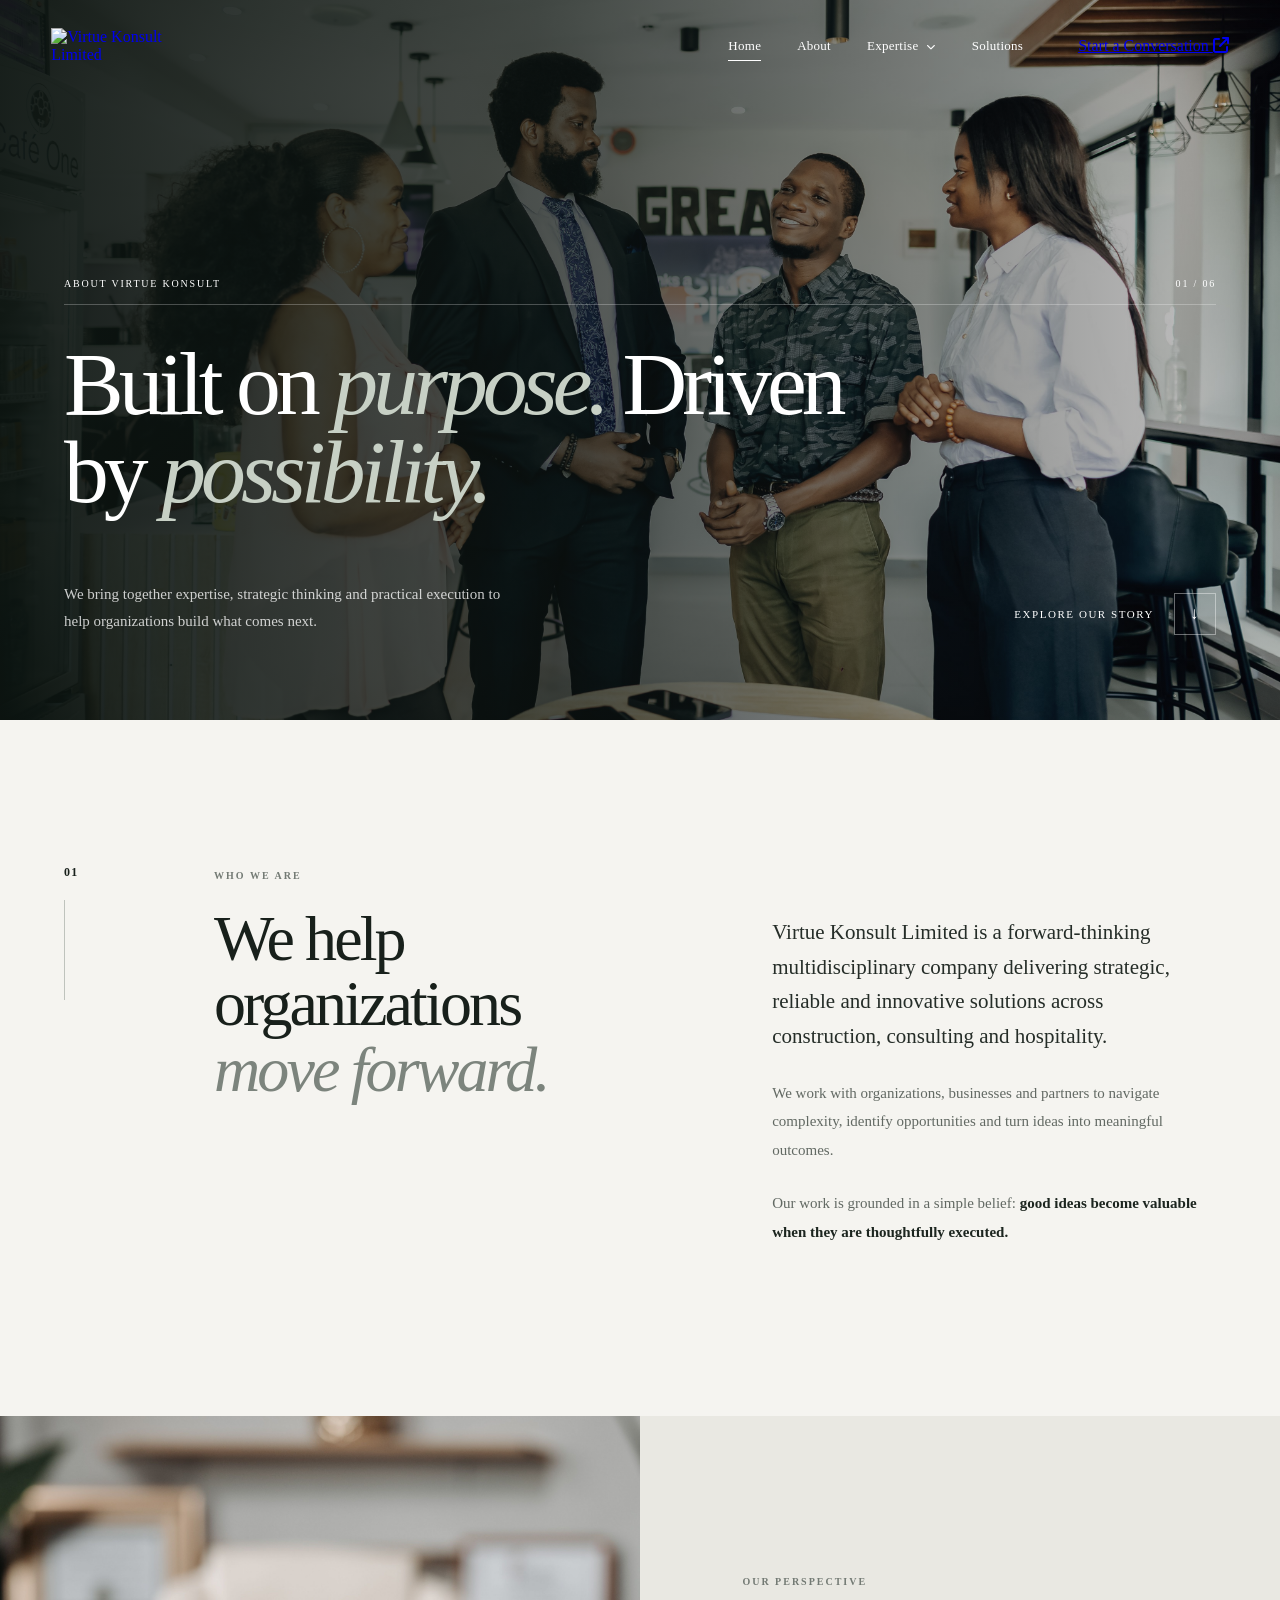
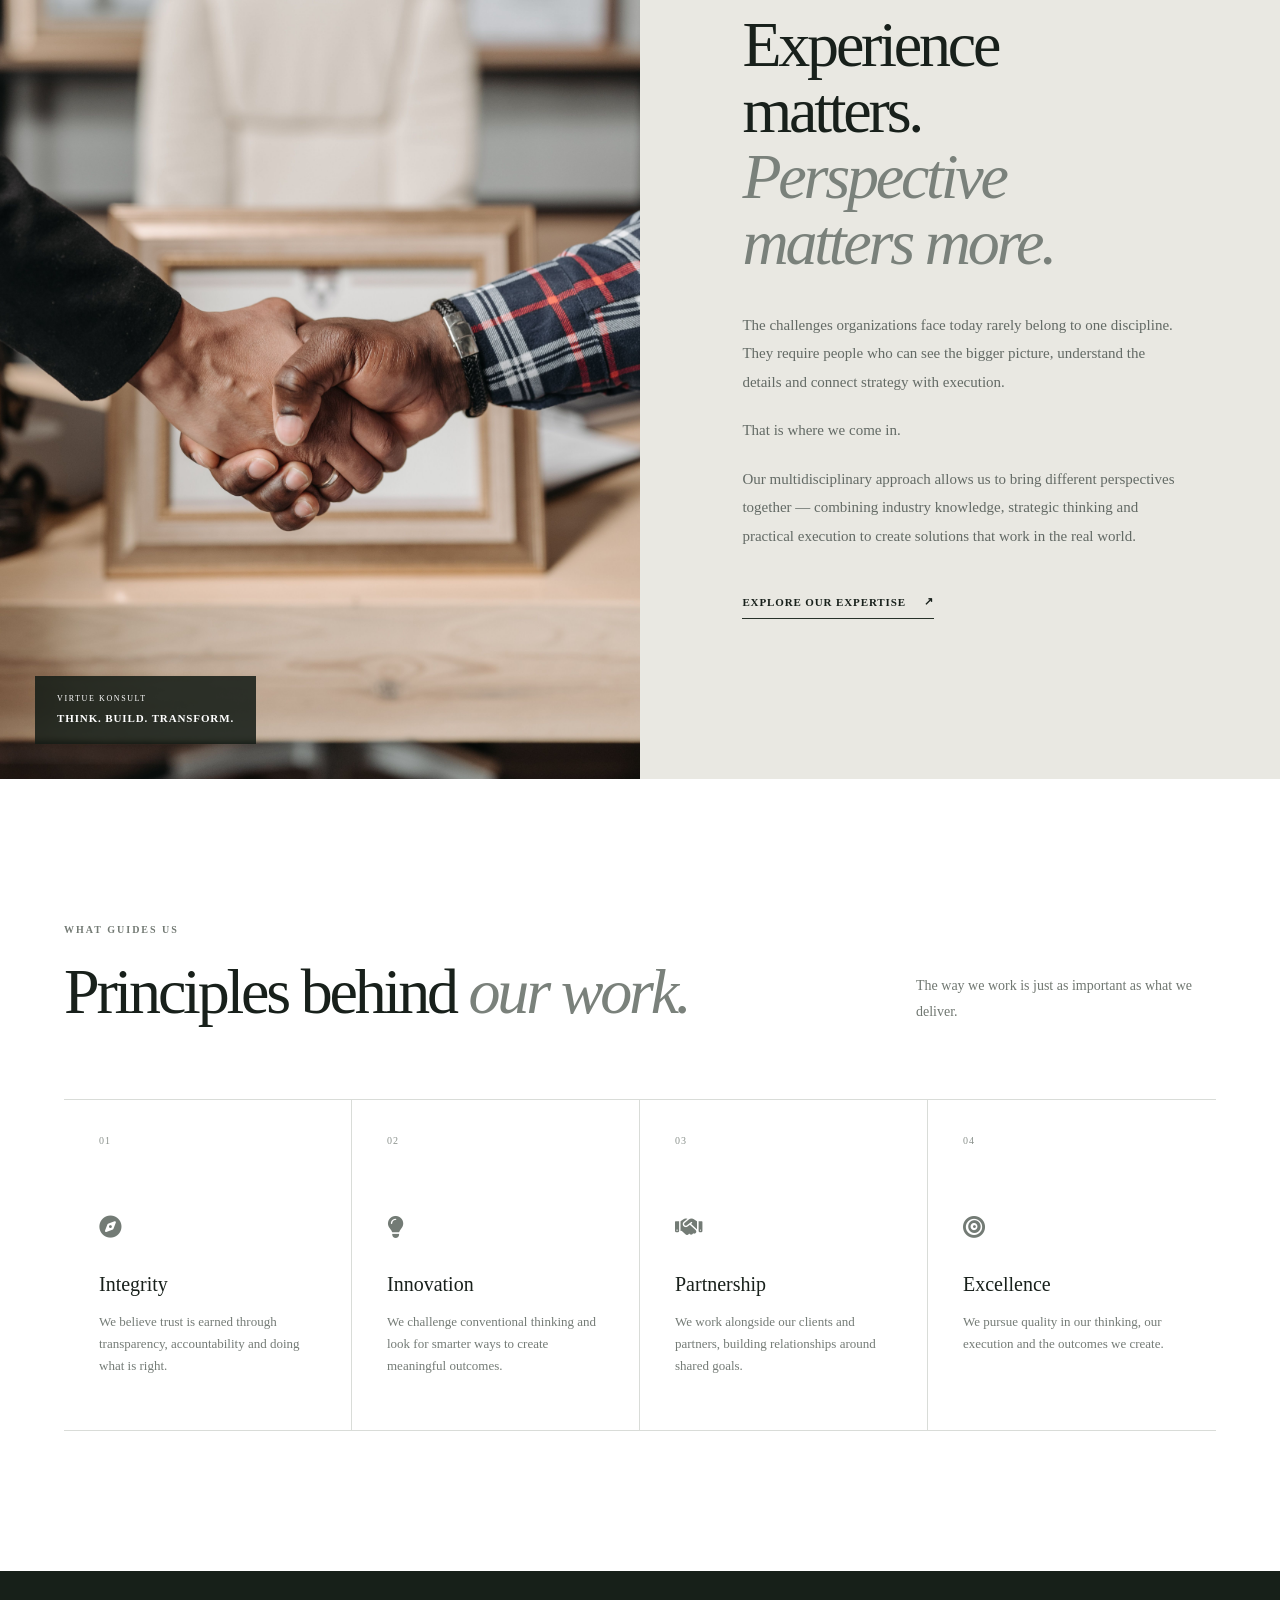
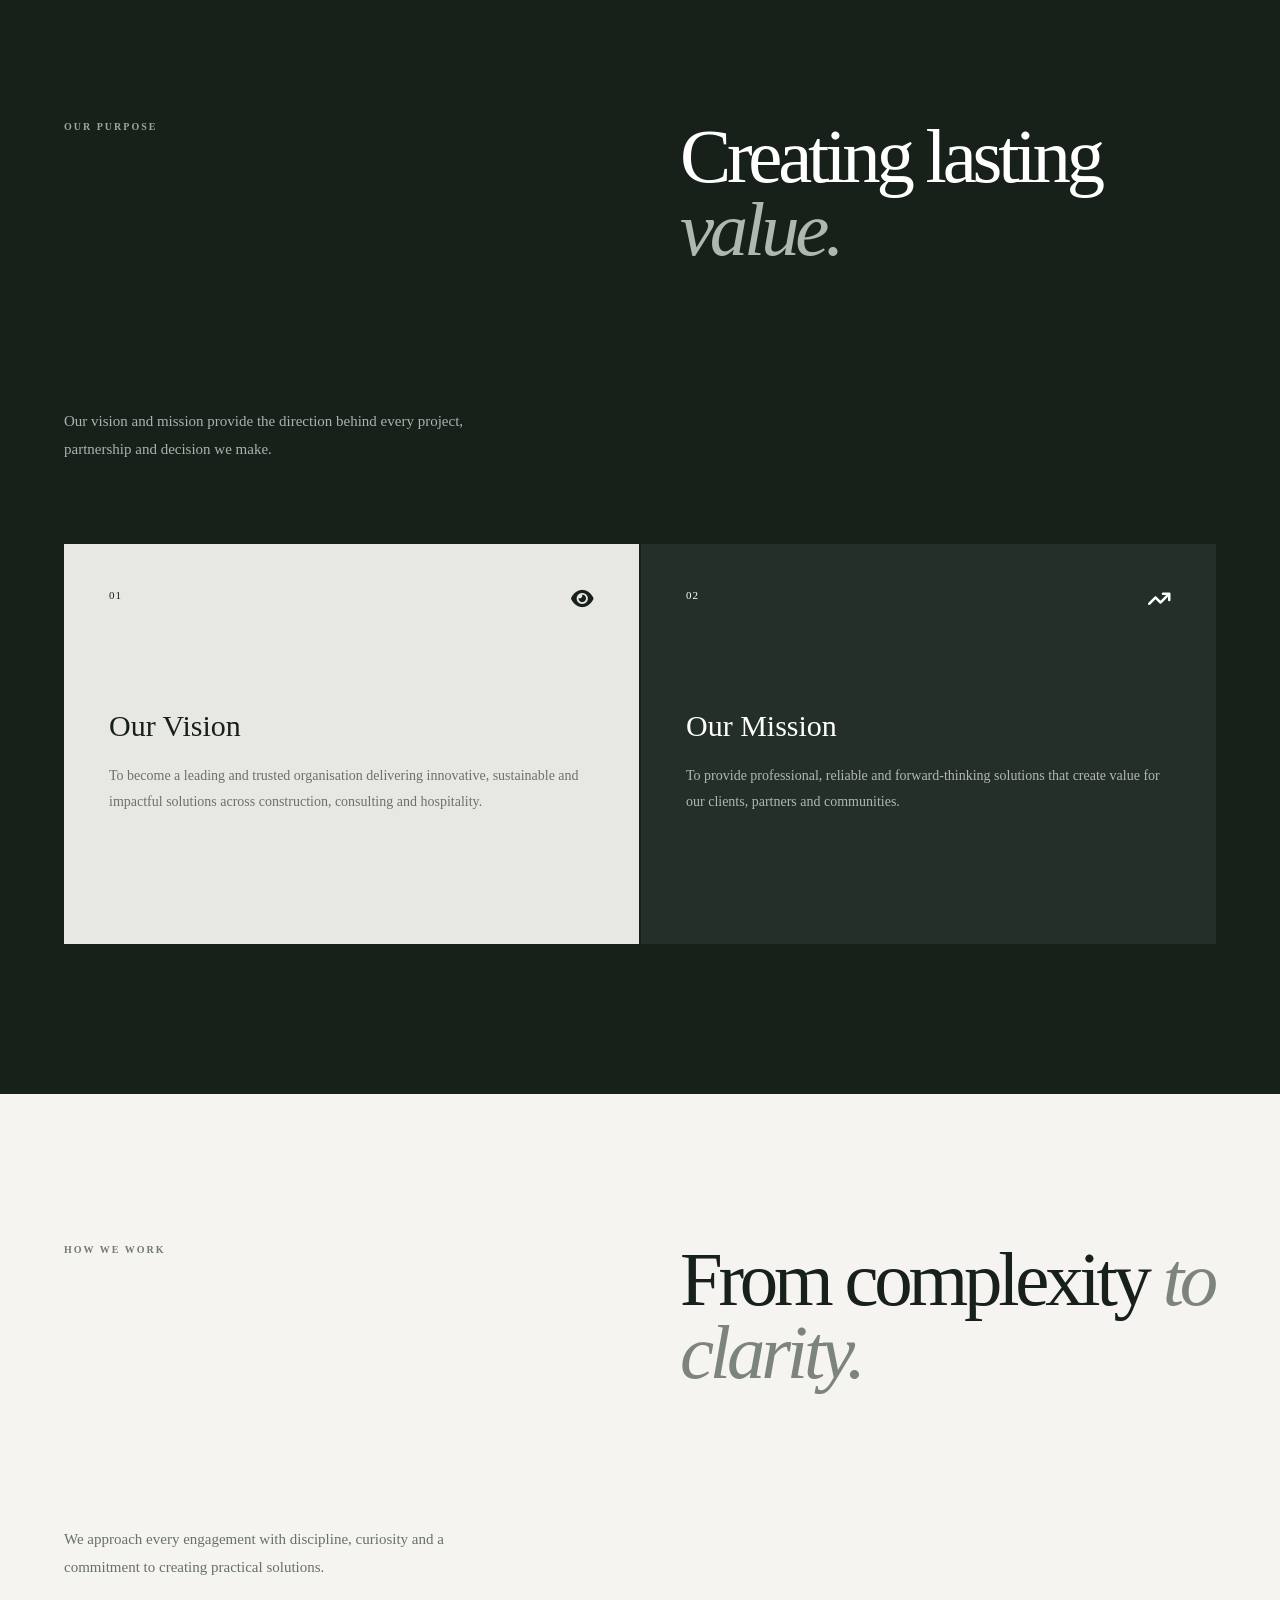
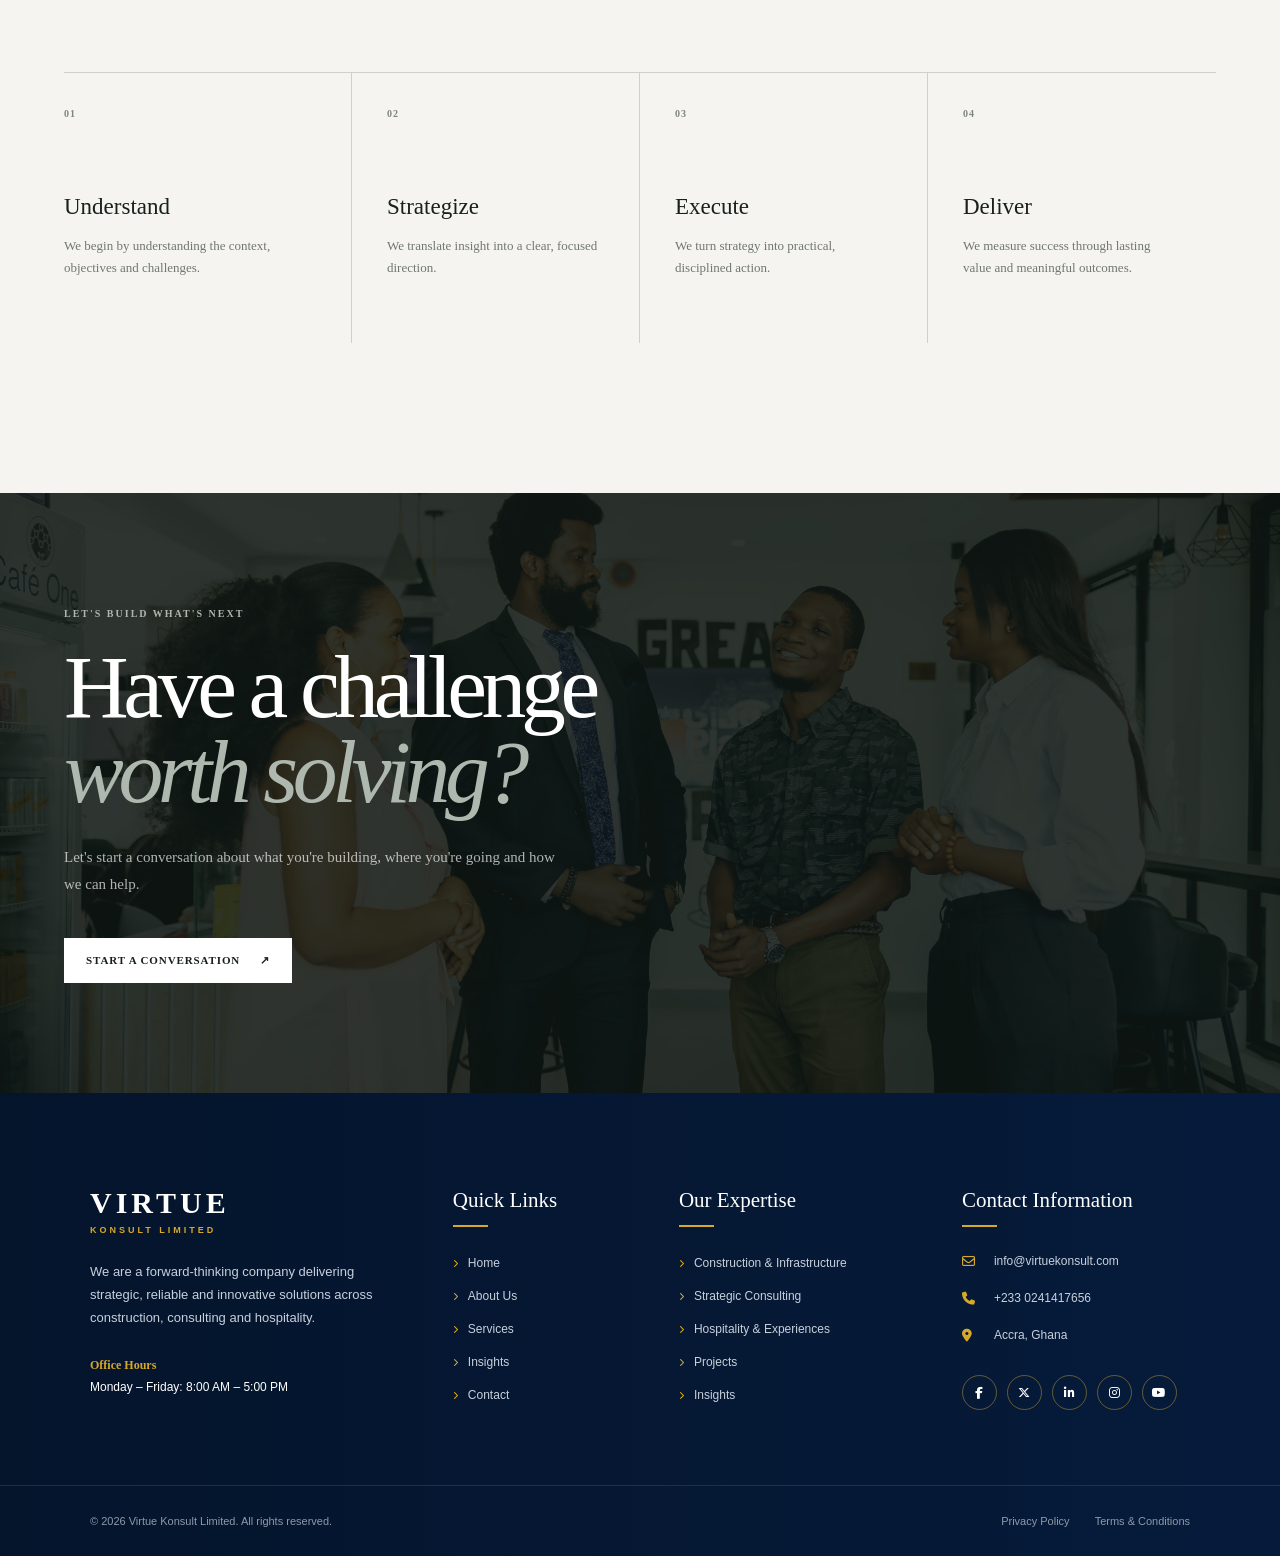
==== commit 23c95147: "update" ====
--- a/about.html
+++ b/about.html
@@ -47,17 +47,15 @@
      NAVBAR
 ===================================================== -->
 
+    <!-- =========================
+     PREMIUM NAVBAR
+========================= -->
 <header class="site-header" id="site-header">
 
     <div class="nav-container">
 
         <!-- LOGO -->
-
-        <a
-            href="index.html"
-            class="nav-brand"
-            aria-label="Virtue Konsult Home"
-        >
+        <a href="index.html" class="nav-brand" aria-label="Virtue Konsult Home">
 
             <img
                 src="assets/images/virtue-logo.png"
@@ -69,31 +67,18 @@
 
 
         <!-- DESKTOP NAVIGATION -->
-
-        <nav
-            class="main-nav"
-            id="main-nav"
-            aria-label="Main Navigation"
-        >
-
-            <a
-                href="index.html"
-                class="nav-link"
-            >
+        <nav class="main-nav" id="main-nav" aria-label="Main Navigation">
+
+            <a href="index.html" class="nav-link active">
                 Home
             </a>
 
-
-            <a
-                href="about.html"
-                class="nav-link active"
-            >
+            <a href="about.html" class="nav-link">
                 About
             </a>
 
 
-            <!-- EXPERTISE DROPDOWN -->
-
+            <!-- SERVICES DROPDOWN -->
             <div class="nav-dropdown">
 
                 <button
@@ -101,107 +86,63 @@
                     type="button"
                     aria-expanded="false"
                 >
-
                     Expertise
-
                     <i class="fa-solid fa-chevron-down"></i>
-
                 </button>
 
 
                 <div class="dropdown-menu">
 
                     <div class="dropdown-heading">
-
                         <span>OUR EXPERTISE</span>
-
-                        <p>
-                            Solutions built around your needs.
-                        </p>
-
+                        <p>Solutions built around your needs.</p>
                     </div>
 
 
-                    <a
-                        href="services.html#construction"
-                        class="dropdown-item"
-                    >
+                    <a href="construction.html" class="dropdown-item">
 
                         <span class="dropdown-icon">
                             <i class="fa-solid fa-building"></i>
                         </span>
 
                         <span class="dropdown-text">
-
-                            <strong>
-                                Construction & Infrastructure
-                            </strong>
-
-                            <small>
-                                Building and infrastructure solutions
-                            </small>
-
+                            <strong>Construction & Infrastructure</strong>
+                            <small>Building and infrastructure solutions</small>
                         </span>
 
-                        <span class="dropdown-arrow">
-                            ↗
-                        </span>
-
-                    </a>
-
-
-                    <a
-                        href="services.html#consulting"
-                        class="dropdown-item"
-                    >
+                        <span class="dropdown-arrow">↗</span>
+
+                    </a>
+
+
+                    <a href="consulting.html" class="dropdown-item">
 
                         <span class="dropdown-icon">
                             <i class="fa-solid fa-compass-drafting"></i>
                         </span>
 
                         <span class="dropdown-text">
-
-                            <strong>
-                                Strategic Consulting
-                            </strong>
-
-                            <small>
-                                Strategy, transformation and growth
-                            </small>
-
+                            <strong>Strategic Consulting</strong>
+                            <small>Strategy, transformation and growth</small>
                         </span>
 
-                        <span class="dropdown-arrow">
-                            ↗
-                        </span>
-
-                    </a>
-
-
-                    <a
-                        href="services.html#hospitality"
-                        class="dropdown-item"
-                    >
+                        <span class="dropdown-arrow">↗</span>
+
+                    </a>
+
+
+                    <a href="hospitality.html" class="dropdown-item">
 
                         <span class="dropdown-icon">
                             <i class="fa-solid fa-hotel"></i>
                         </span>
 
                         <span class="dropdown-text">
-
-                            <strong>
-                                Hospitality & Experiences
-                            </strong>
-
-                            <small>
-                                Creating meaningful experiences
-                            </small>
-
+                            <strong>Hospitality & Experiences</strong>
+                            <small>Creating meaningful experiences</small>
                         </span>
 
-                        <span class="dropdown-arrow">
-                            ↗
-                        </span>
+                        <span class="dropdown-arrow">↗</span>
 
                     </a>
 
@@ -209,11 +150,8 @@
                     <div class="dropdown-footer">
 
                         <a href="services.html">
-
                             View All Services
-
                             <span>→</span>
-
                         </a>
 
                     </div>
@@ -223,40 +161,27 @@
             </div>
 
 
-            <a
-                href="services.html"
-                class="nav-link"
-            >
-                Services
+            <a href="#expertise" class="nav-link">
+                Solutions
             </a>
 
 
-            <a
-                href="insights.html"
-                class="nav-link"
-            >
+            <!-- <a href="#insights" class="nav-link">
                 Insights
-            </a>
-
-
-            <a
-                href="#contact"
-                class="nav-link"
-            >
-                Contact
-            </a>
+            </a> -->
+
+
+            <!-- <a href="#partners" class="nav-link">
+                Partners
+            </a> -->
 
         </nav>
 
 
-        <!-- NAV ACTION -->
-
+        <!-- RIGHT SIDE -->
         <div class="nav-actions">
 
-            <a
-                href="#contact"
-                class="nav-cta"
-            >
+            <a href="#contact" class="nav-cta">
 
                 <span>
                     Start a Conversation
@@ -267,6 +192,7 @@
             </a>
 
 
+            <!-- MOBILE MENU BUTTON -->
             <button
                 class="menu-toggle"
                 id="menu-toggle"
--- a/css/styles.css
+++ b/css/styles.css
@@ -391,104 +391,7 @@
 }
 
 
-/* DROPDOWN FOOTER */
-
-.dropdown-footer {
-    margin-top: 5px;
-
-    padding: 14px 12px;
-
-    border-top: 1px solid #eeeeee;
-}
-
-
-.dropdown-footer a {
-    display: flex;
-
-    justify-content: space-between;
-    align-items: center;
-
-    color: #17251d;
-
-    font-size: 11px;
-    font-weight: 600;
-
-    text-decoration: none;
-
-    letter-spacing: 0.03em;
-}
-
-
-.dropdown-footer a span {
-    font-size: 16px;
-
-    transition: transform 0.3s ease;
-}
-
-
-.dropdown-footer a:hover span {
-    transform: translateX(4px);
-}
-
-
-/* =========================================
-   CTA
-========================================= */
-
-.nav-actions {
-    display: flex;
-    align-items: center;
-
-    gap: 18px;
-
-    flex-shrink: 0;
-}
-
-
-.nav-cta {
-    display: inline-flex;
-    align-items: center;
-    gap: 12px;
-
-    padding: 13px 18px;
-
-    background: #ffffff;
-
-    color: #172019;
-
-    text-decoration: none;
-
-    font-size: 11px;
-    font-weight: 600;
-
-    letter-spacing: 0.04em;
-
-    transition:
-        background 0.3s ease,
-        color 0.3s ease,
-        transform 0.3s ease;
-}
-
-
-.nav-cta i {
-    font-size: 10px;
-
-    transition: transform 0.3s ease;
-}
-
-
-.nav-cta:hover {
-    background: #172019;
-
-    color: #ffffff;
-
-    transform: translateY(-2px);
-}
-
-
-.nav-cta:hover i {
-    transform: translate(2px, -2px);
-}
+
 
 
 /* =========================================
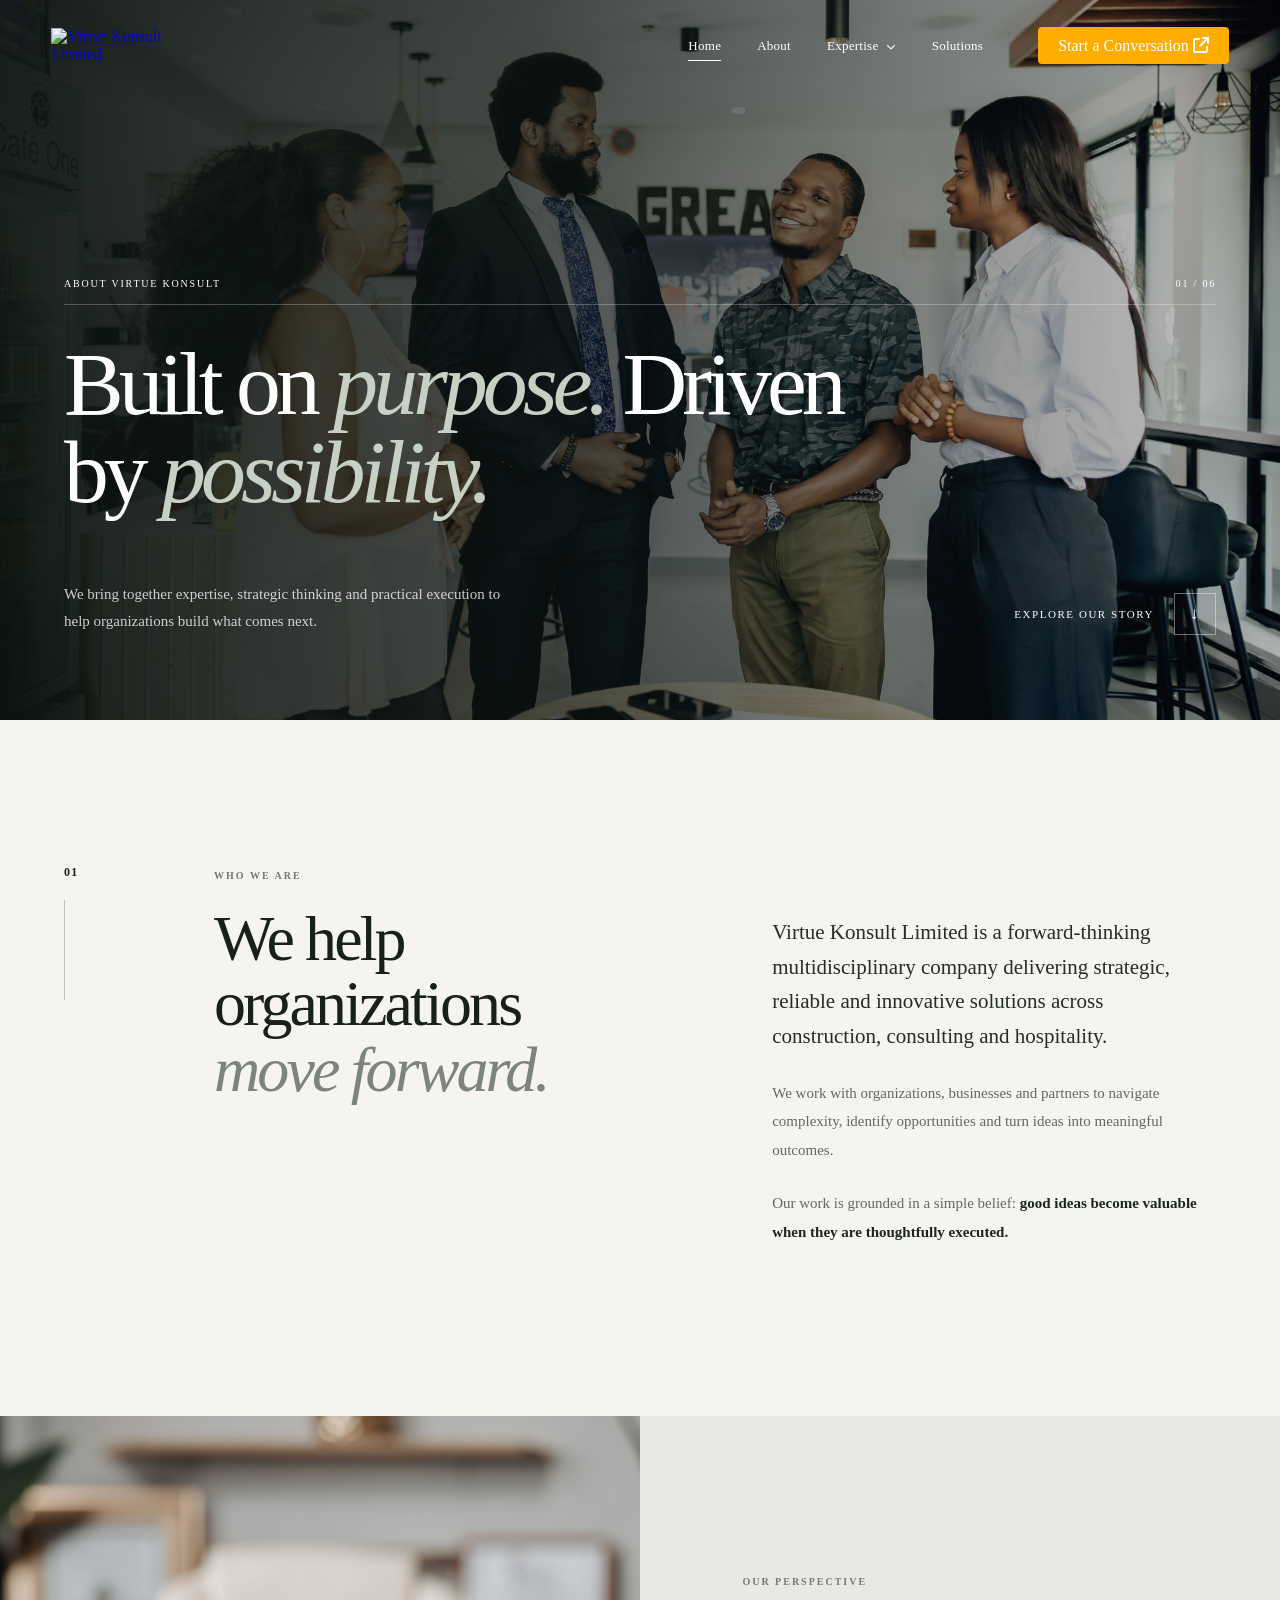
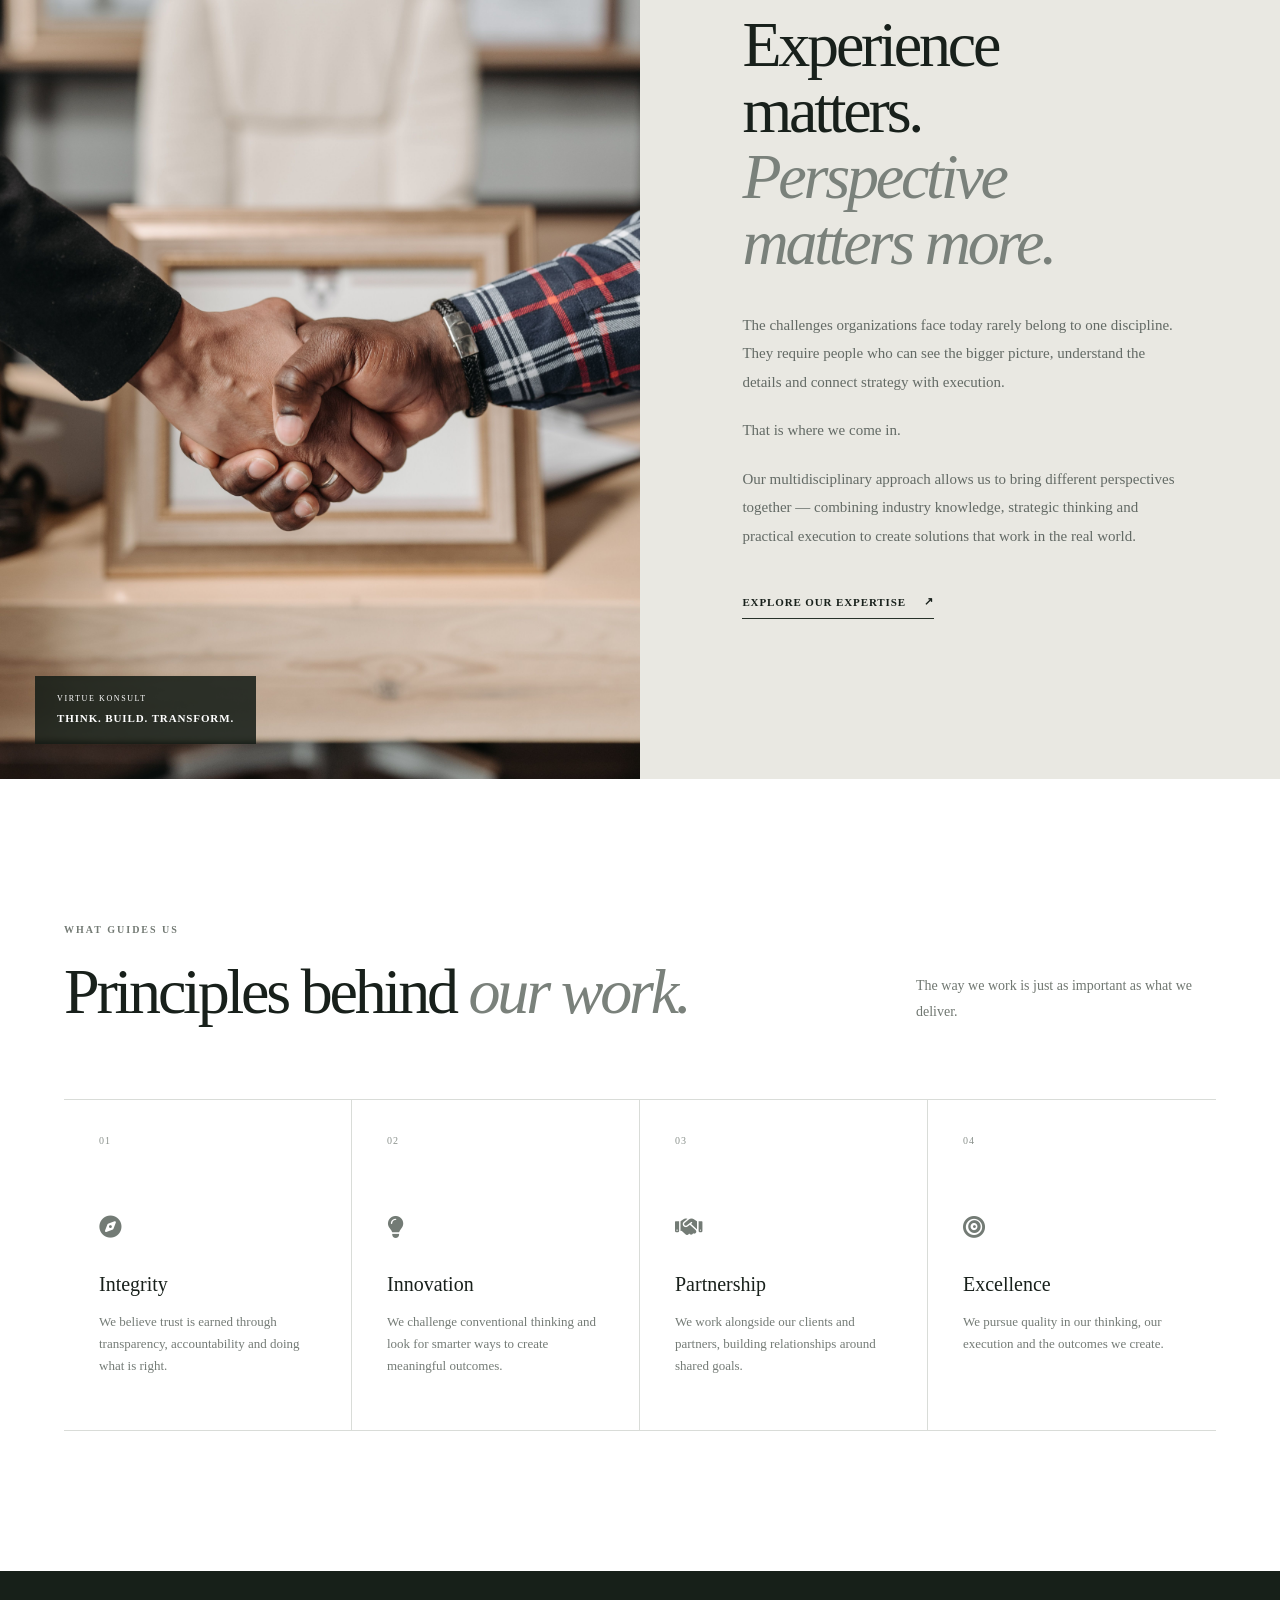
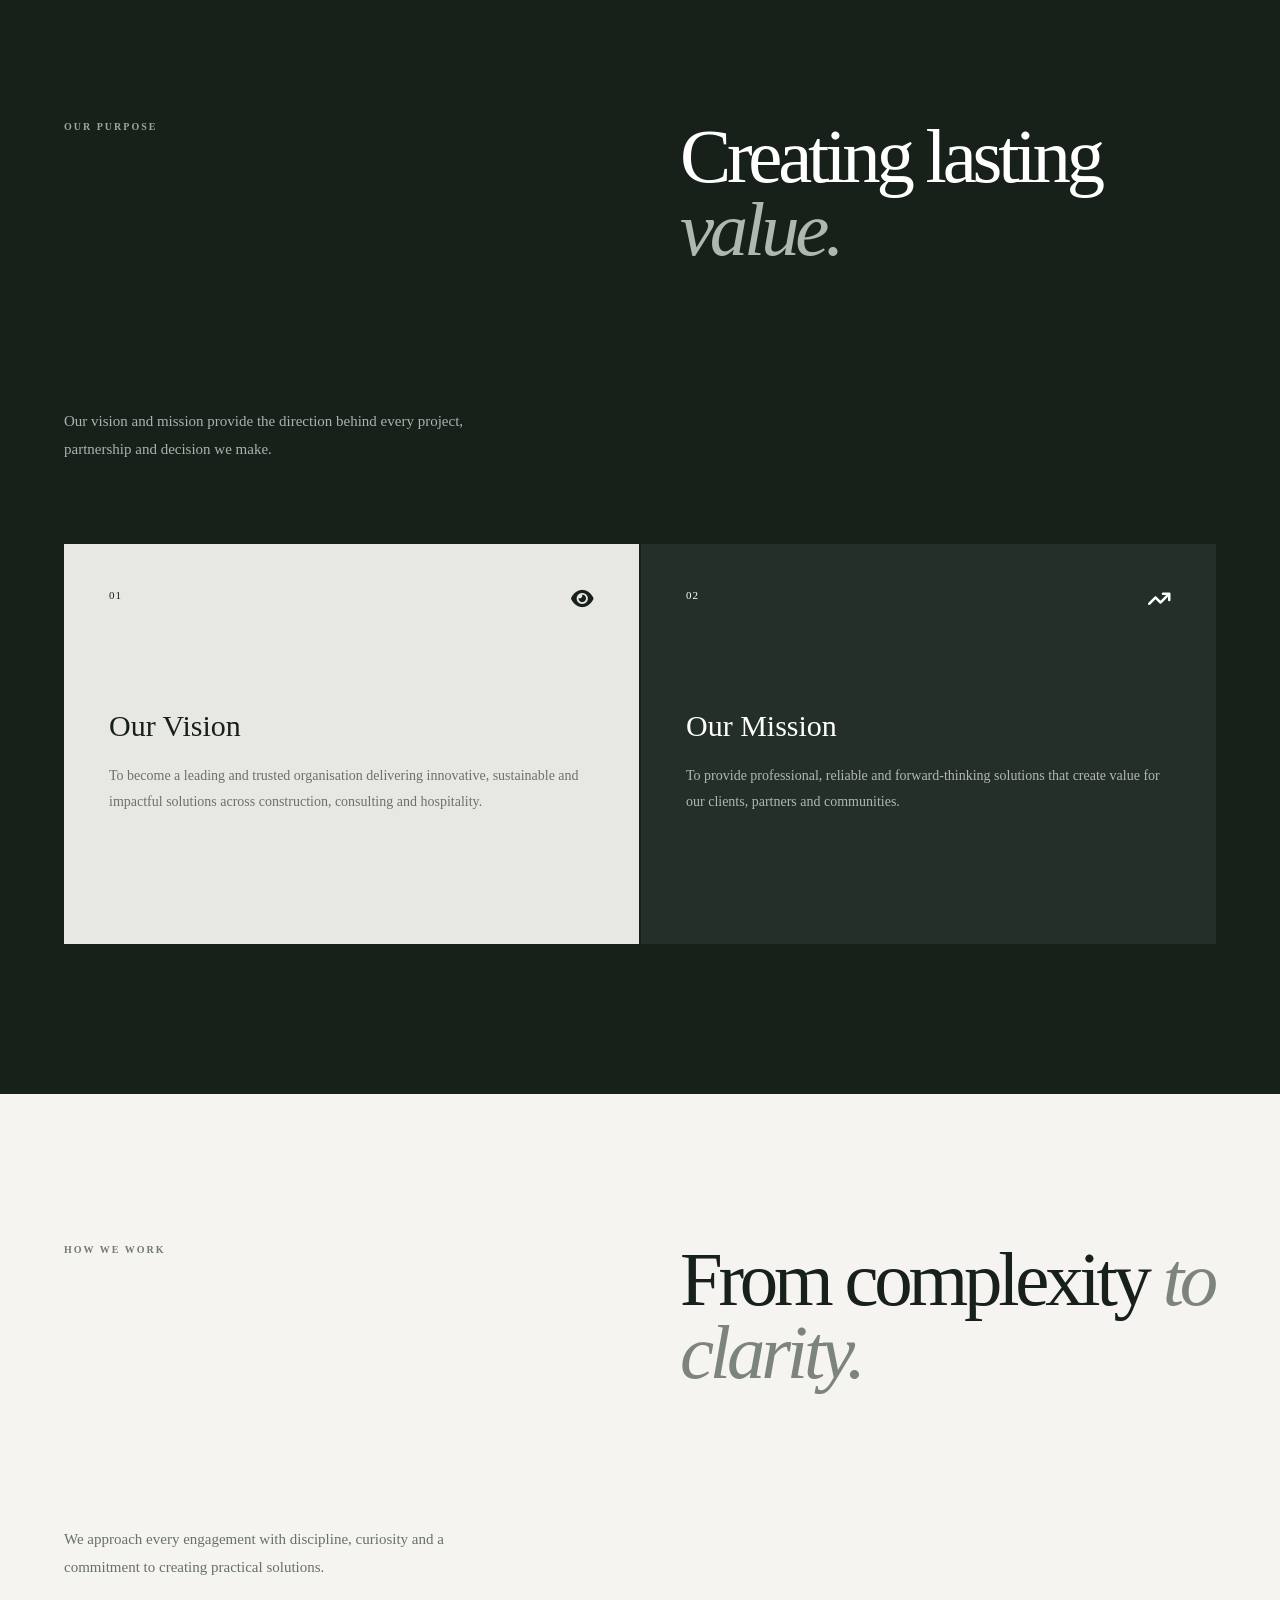
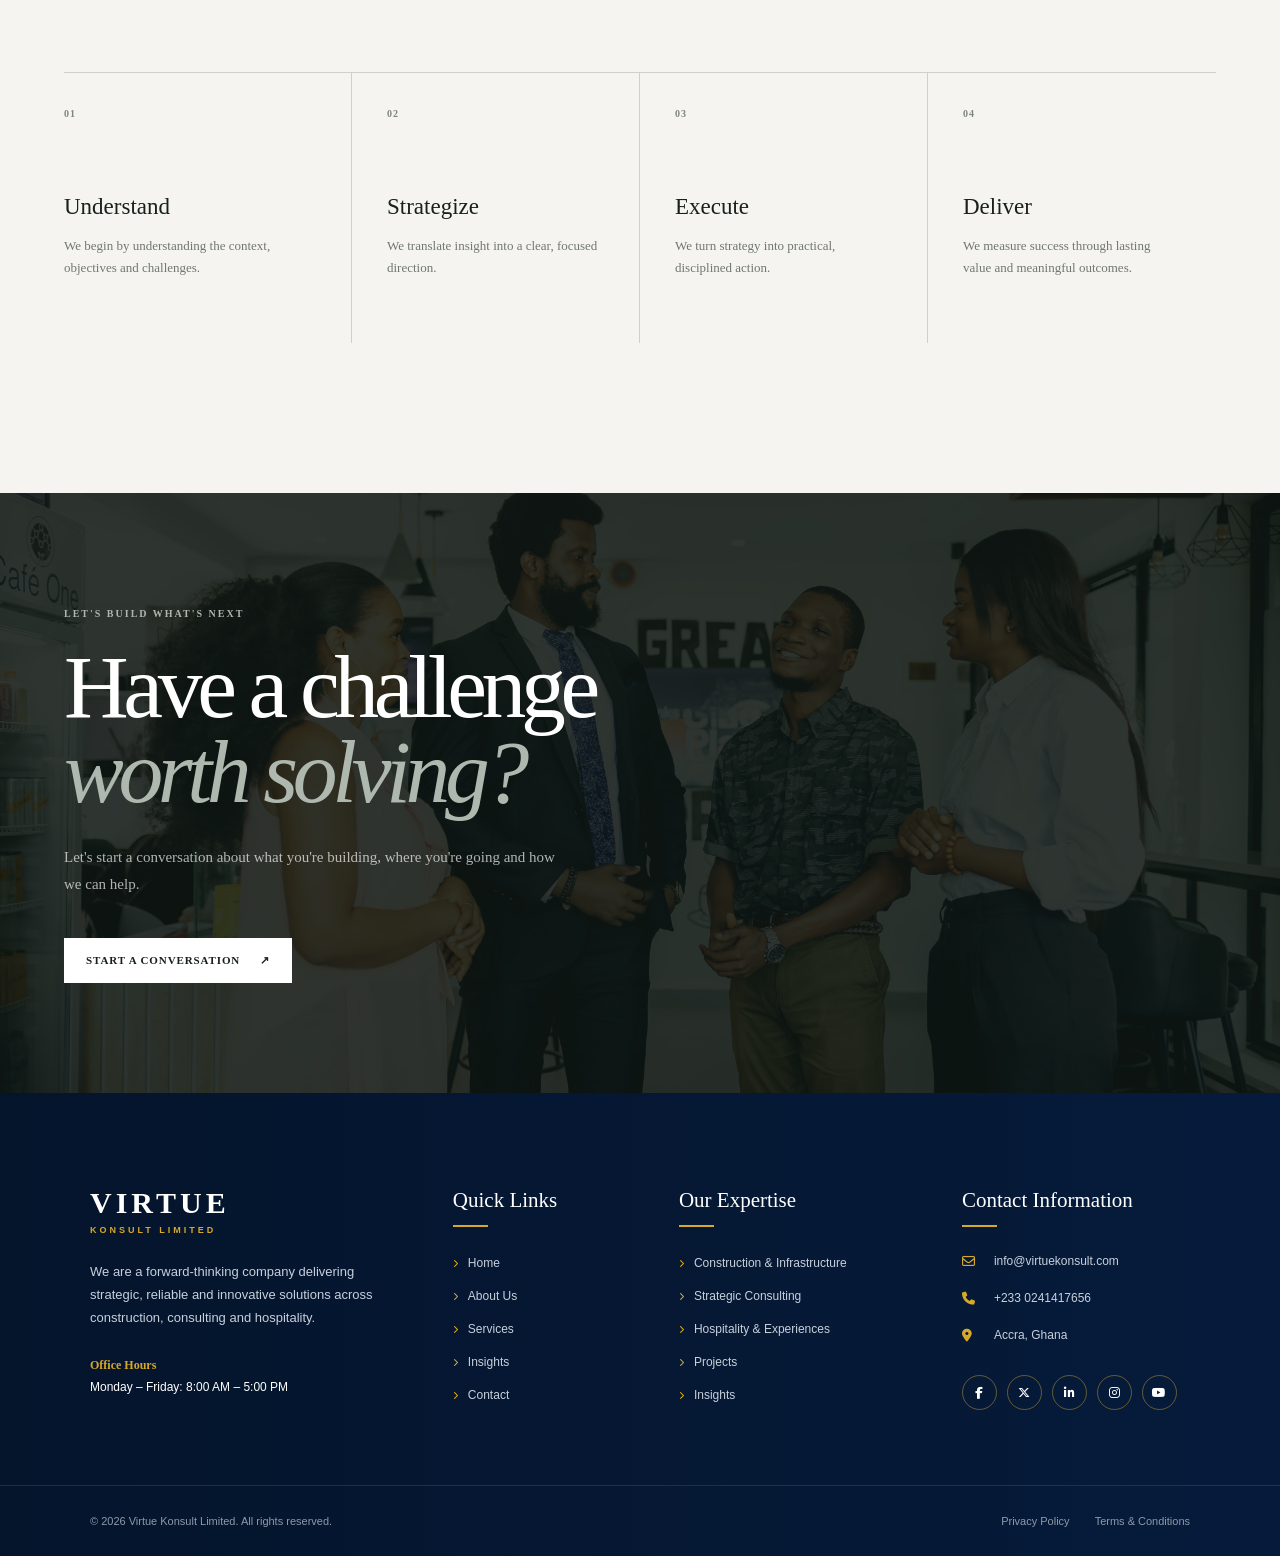
==== commit a969a9f6: "update" ====
--- a/about.html
+++ b/about.html
@@ -149,10 +149,10 @@
 
                     <div class="dropdown-footer">
 
-                        <a href="services.html">
+                        <!-- <a href="services.html">
                             View All Services
                             <span>→</span>
-                        </a>
+                        </a> -->
 
                     </div>
 
--- a/css/styles.css
+++ b/css/styles.css
@@ -116,6 +116,15 @@
 
 /* NAV LINKS */
 
+
+.nav-actions a {
+    background-color: #ffae00;
+    color: #fff;
+    text-decoration: none;
+    padding: 10px 20px;
+    border-radius: 4px;
+}
+
 .nav-link {
     position: relative;
 
@@ -187,10 +196,10 @@
 }
 
 
-.nav-dropdown:hover .dropdown-trigger i,
+/* .nav-dropdown:hover .dropdown-trigger i,
 .nav-dropdown.open .dropdown-trigger i {
     transform: rotate(180deg);
-}
+} */
 
 
 /* =========================================
@@ -204,43 +213,38 @@
 
 .dropdown-menu {
     position: absolute;
-
-    top: calc(100% + 18px);
-    left: 50%;
-
-    width: 390px;
-
-    transform:
-        translateX(-50%)
-        translateY(10px);
+    top: calc(100% + 15px);
+    right: 0;
+
+    width: 360px;
+    display: block;
+
+    margin: 0;
+    padding: 0;
 
     background: #ffffff;
-
-    padding: 10px;
-
     border: 1px solid rgba(0, 0, 0, 0.06);
-
-    box-shadow:
-        0 25px 70px rgba(0, 0, 0, 0.18);
+    box-shadow: 0 20px 50px rgba(0, 0, 0, 0.12);
 
     opacity: 0;
     visibility: hidden;
+    pointer-events: none;
+
+    transform: translateY(10px);
 
     transition:
         opacity 0.3s ease,
-        transform 0.3s ease,
-        visibility 0.3s ease;
-}
-
-
-.nav-dropdown:hover .dropdown-menu,
+        visibility 0.3s ease,
+        transform 0.3s ease;
+
+    z-index: 10000;
+}
+
 .nav-dropdown.open .dropdown-menu {
     opacity: 1;
     visibility: visible;
-
-    transform:
-        translateX(-50%)
-        translateY(0);
+    pointer-events: auto;
+    transform: translateY(0);
 }
 
 
@@ -252,7 +256,7 @@
     position: absolute;
 
     top: -6px;
-    left: 50%;
+    right: 35px;
 
     width: 12px;
     height: 12px;
@@ -1495,9 +1499,9 @@
 
     background: white;
 
-    border: 1px solid #edf0f4;
-
-    box-shadow: 0 15px 50px rgba(0,0,0,.06);
+    /* border: 1px solid #edf0f4; */
+
+    /* box-shadow: 0 15px 50px rgba(0,0,0,.06); */
 }
 
 .stat {
@@ -1539,14 +1543,7 @@
    ANIMATIONS
 ========================= */
 
-.reveal-up,
-.reveal-left {
-    opacity: 0;
-
-    transition:
-        opacity .8s ease,
-        transform .8s ease;
-}
+
 
 .reveal-up {
     transform: translateY(50px);
--- a/css/about.css
+++ b/css/about.css
@@ -2,6 +2,14 @@
    VIRTUE KONSULT
    ABOUT PAGE
 ===================================================== */
+
+.nav-actions a {
+    background-color: #ffae00;
+    color: #fff;
+    text-decoration: none;
+    padding: 10px 20px;
+    border-radius: 4px;
+}
 
 .about-page {
     background: #f5f4f0;
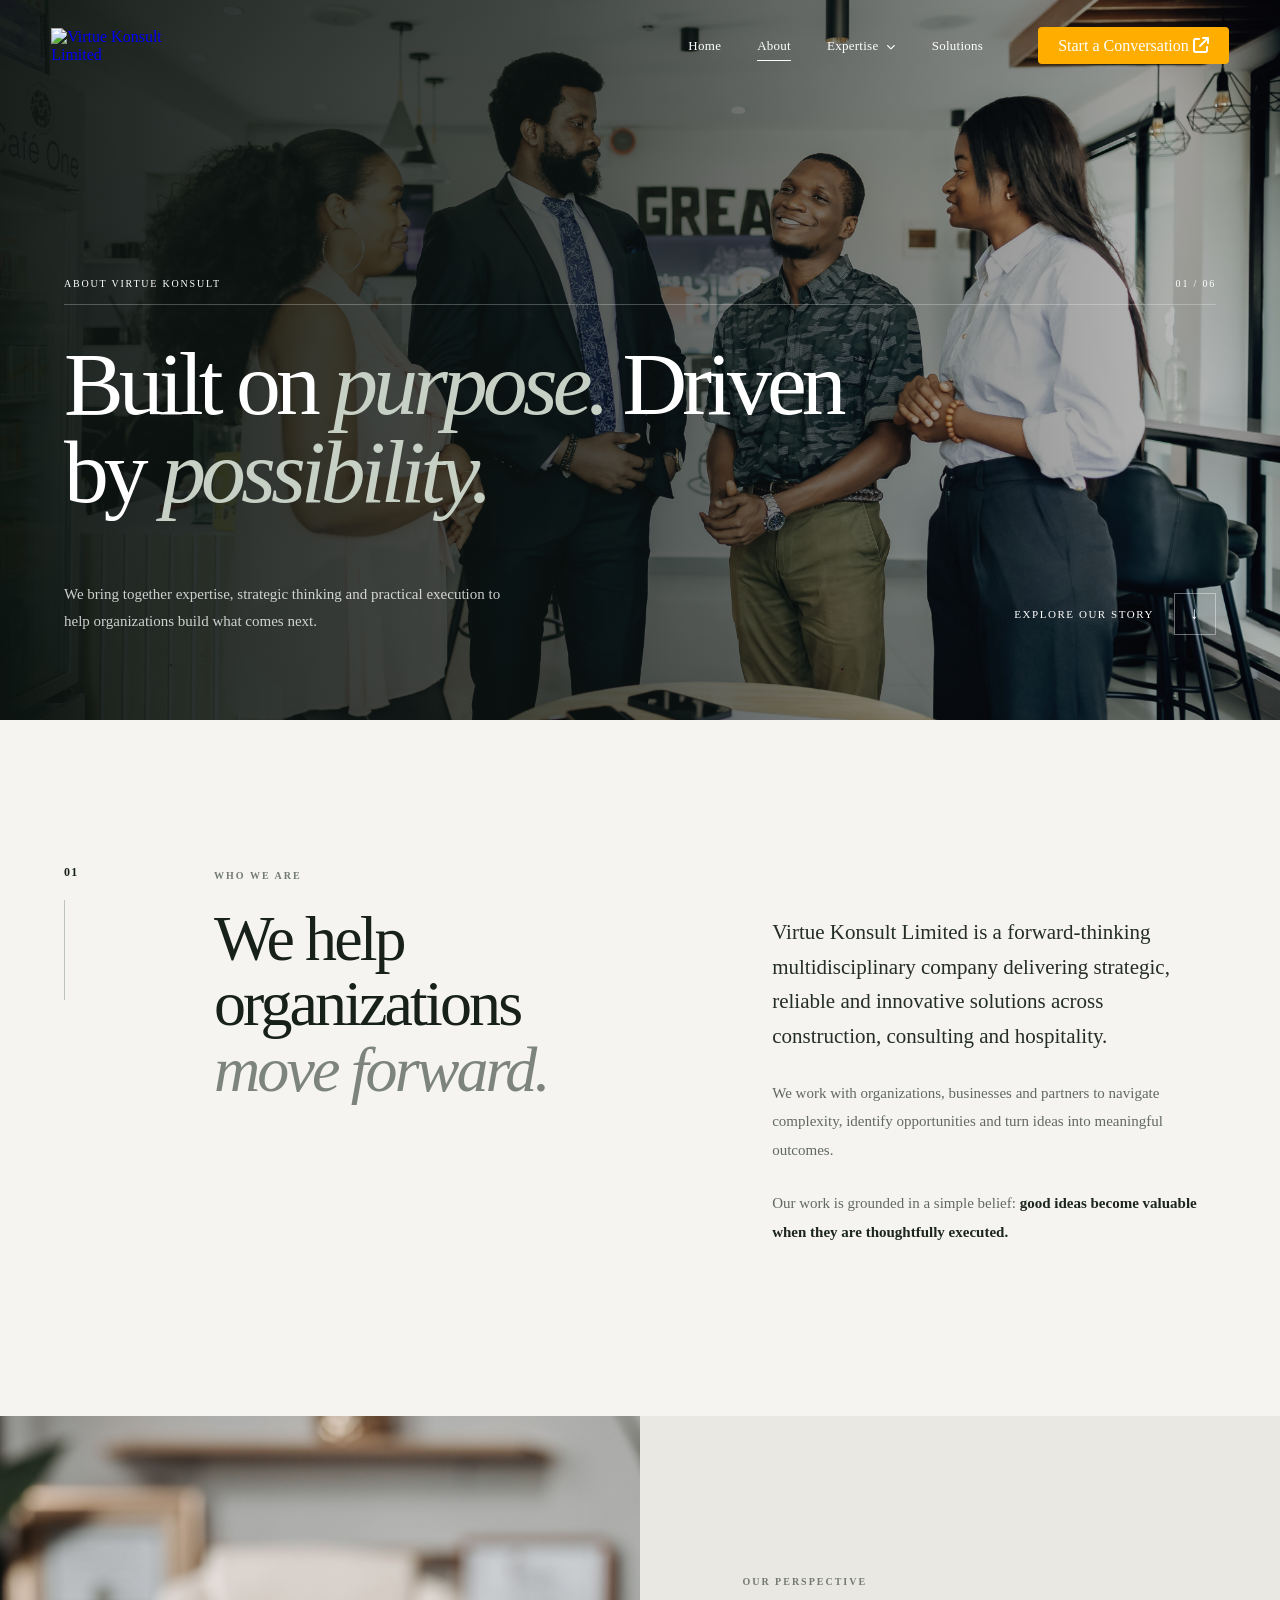
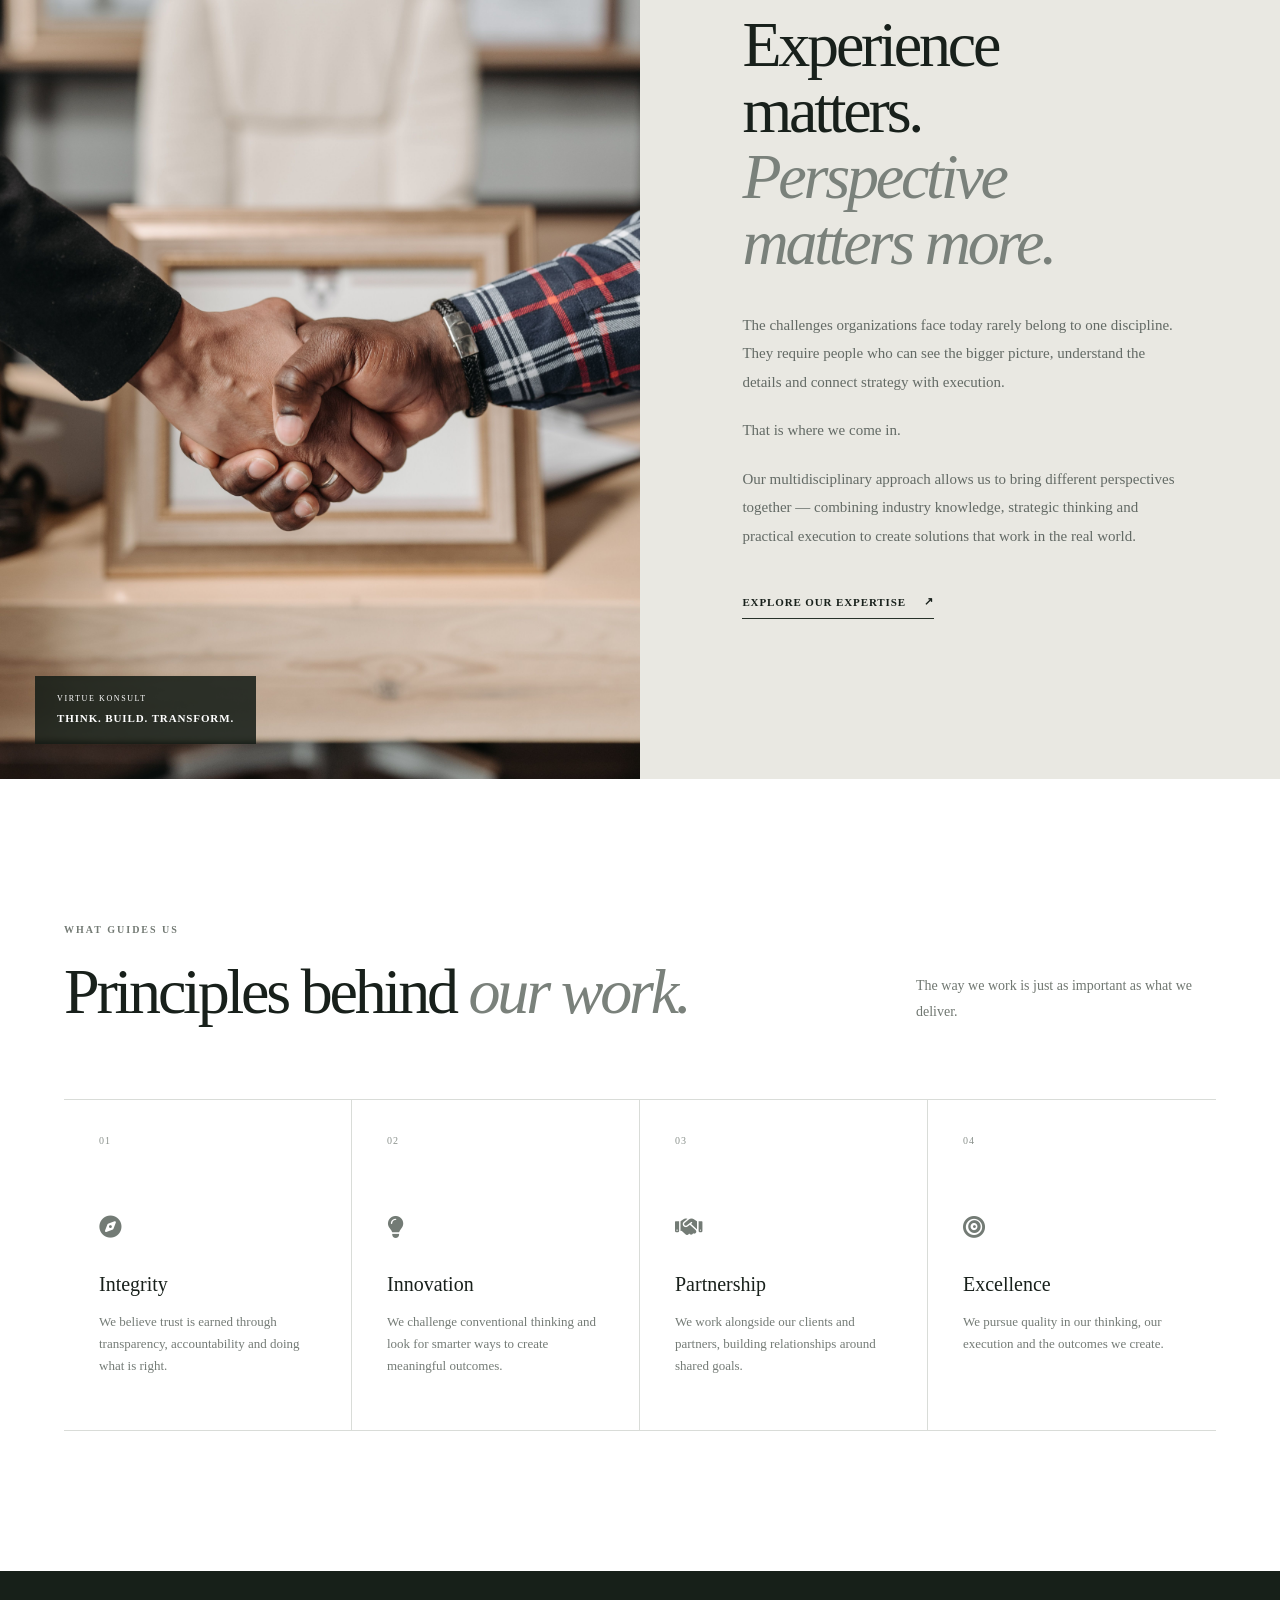
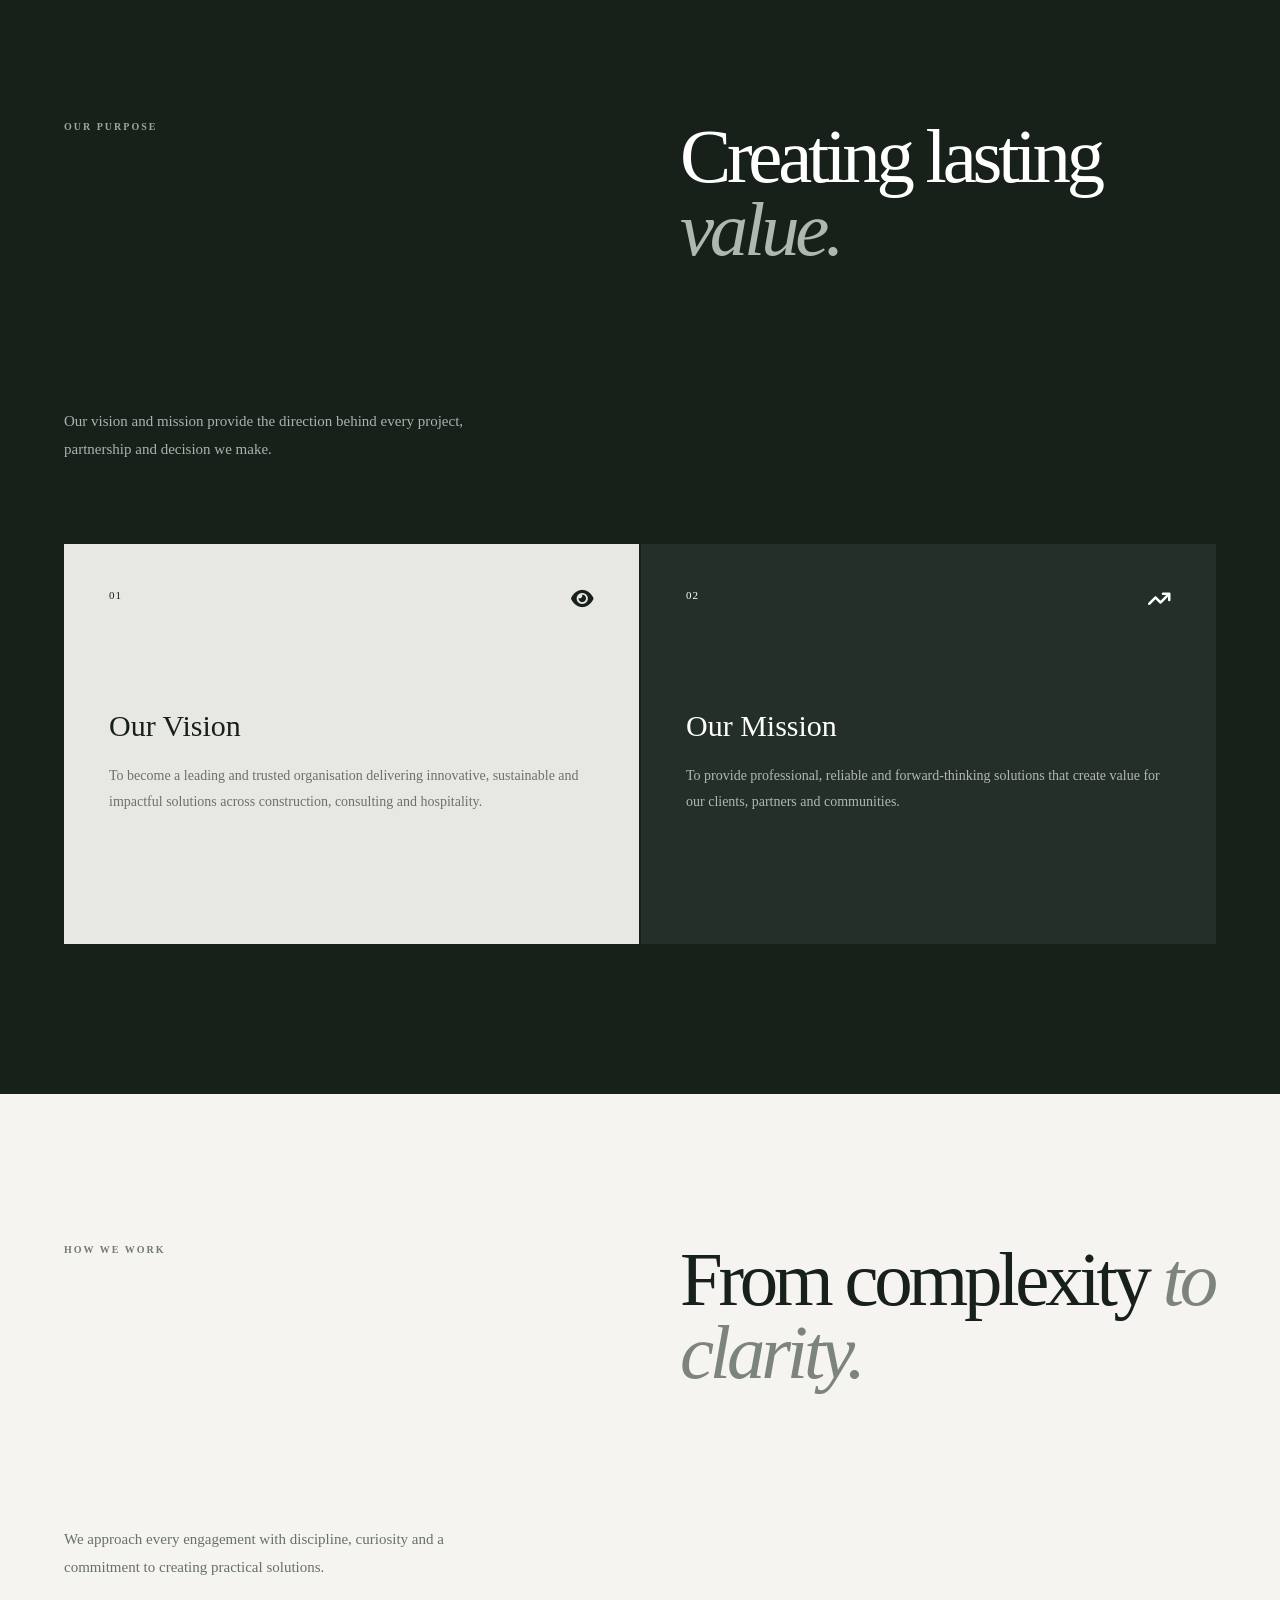
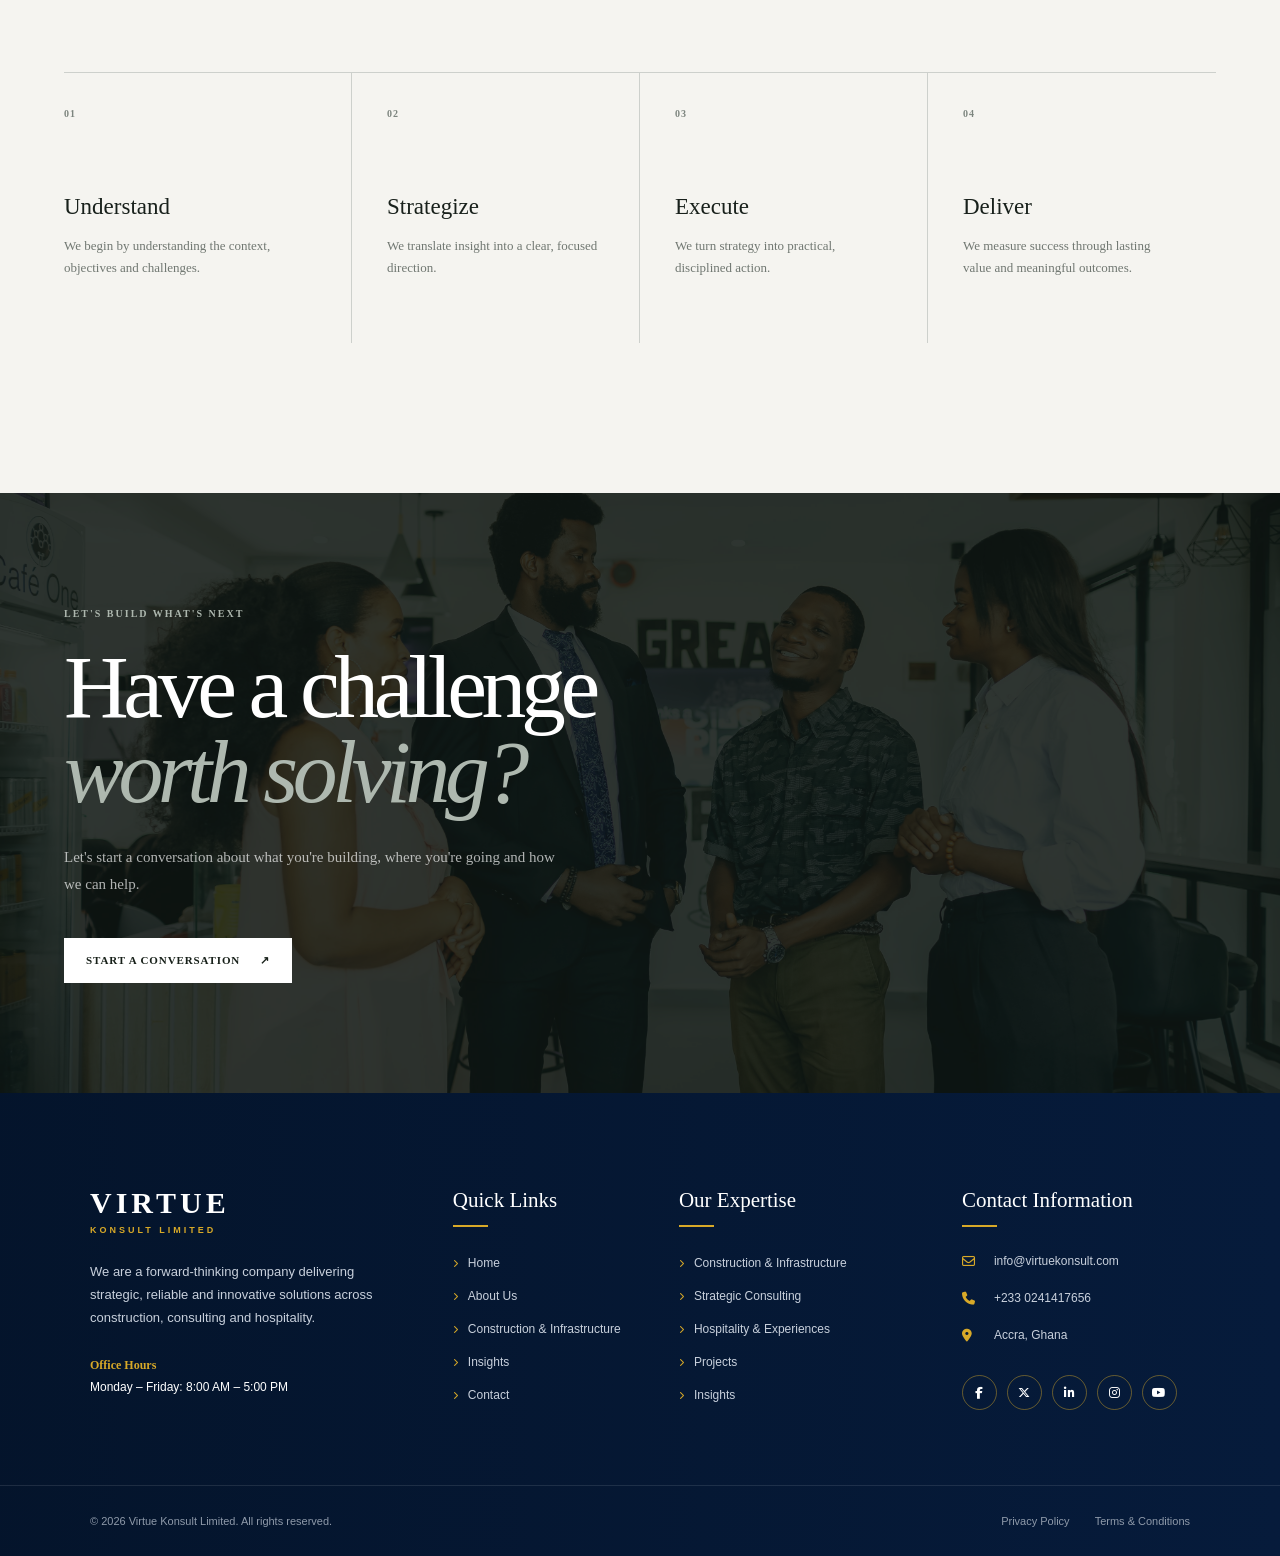
==== commit c8fd5f29: "update" ====
--- a/about.html
+++ b/about.html
@@ -10,17 +10,130 @@
         content="width=device-width, initial-scale=1.0"
     >
 
-    <title>About Us | Virtue Konsult Limited</title>
+    <title>About Virtue Konsult | Construction, Consulting & Hospitality</title>
 
     <meta
         name="description"
-        content="Learn about Virtue Konsult Limited, our approach, values, vision and commitment to delivering lasting value across construction, consulting and hospitality."
+        content="Learn about Virtue Konsult Limited, a multidisciplinary Ghanaian company delivering construction, consulting and hospitality solutions through strategic thinking and practical execution."
+    >
+
+    <meta
+        name="robots"
+        content="index, follow, max-image-preview:large"
     >
 
     <meta
         name="author"
         content="Virtue Konsult Limited"
     >
+
+    <link
+        rel="canonical"
+        href="https://www.virtuekonsult.com/about.html"
+    >
+
+    <!-- Open Graph -->
+    <meta
+        property="og:type"
+        content="website"
+    >
+
+    <meta
+        property="og:title"
+        content="About Virtue Konsult | Construction, Consulting & Hospitality"
+    >
+
+    <meta
+        property="og:description"
+        content="Discover Virtue Konsult's approach, values, vision and mission, and how we help organizations build what comes next."
+    >
+
+    <meta
+        property="og:url"
+        content="https://www.virtuekonsult.com/about.html"
+    >
+
+    <meta
+        property="og:image"
+        content="https://www.virtuekonsult.com/assets/images/consultingteam.jpg"
+    >
+
+    <meta
+        property="og:image:alt"
+        content="Virtue Konsult team"
+    >
+
+    <meta
+        property="og:site_name"
+        content="Virtue Konsult Limited"
+    >
+
+    <meta
+        property="og:locale"
+        content="en_GH"
+    >
+
+    <!-- X / Twitter -->
+    <meta
+        name="twitter:card"
+        content="summary_large_image"
+    >
+
+    <meta
+        name="twitter:title"
+        content="About Virtue Konsult | Construction, Consulting & Hospitality"
+    >
+
+    <meta
+        name="twitter:description"
+        content="Discover Virtue Konsult's approach, values, vision and mission."
+    >
+
+    <meta
+        name="twitter:image"
+        content="https://www.virtuekonsult.com/assets/images/consultingteam.jpg"
+    >
+
+    <!-- Structured Data -->
+    <script type="application/ld+json">
+    {
+      "@context": "https://schema.org",
+      "@graph": [
+        {
+          "@type": "Organization",
+          "@id": "https://www.virtuekonsult.com/#organization",
+          "name": "Virtue Konsult Limited",
+          "url": "https://www.virtuekonsult.com/",
+          "logo": "https://www.virtuekonsult.com/assets/images/virtue-logo.png",
+          "email": "info@virtuekonsult.com",
+          "telephone": "+233241417656",
+          "address": {
+            "@type": "PostalAddress",
+            "streetAddress": "Airport West",
+            "addressLocality": "Accra",
+            "addressCountry": "GH"
+          }
+        },
+        {
+          "@type": "AboutPage",
+          "@id": "https://www.virtuekonsult.com/about.html#about",
+          "url": "https://www.virtuekonsult.com/about.html",
+          "name": "About Virtue Konsult",
+          "description": "About Virtue Konsult Limited, including its approach, values, vision, mission and multidisciplinary expertise.",
+          "isPartOf": {
+            "@type": "WebSite",
+            "@id": "https://www.virtuekonsult.com/#website",
+            "url": "https://www.virtuekonsult.com/",
+            "name": "Virtue Konsult Limited"
+          },
+          "about": {
+            "@id": "https://www.virtuekonsult.com/#organization"
+          },
+          "inLanguage": "en-GH"
+        }
+      ]
+    }
+    </script>
 
     <link
         rel="stylesheet"
@@ -69,11 +182,11 @@
         <!-- DESKTOP NAVIGATION -->
         <nav class="main-nav" id="main-nav" aria-label="Main Navigation">
 
-            <a href="index.html" class="nav-link active">
+            <a href="index.html" class="nav-link">
                 Home
             </a>
 
-            <a href="about.html" class="nav-link">
+            <a href="about.html" class="nav-link active" aria-current="page">
                 About
             </a>
 
@@ -161,7 +274,7 @@
             </div>
 
 
-            <a href="#expertise" class="nav-link">
+            <a href="solutions.html" class="nav-link">
                 Solutions
             </a>
 
@@ -181,7 +294,7 @@
         <!-- RIGHT SIDE -->
         <div class="nav-actions">
 
-            <a href="#contact" class="nav-cta">
+            <a href="contact.html" class="nav-cta">
 
                 <span>
                     Start a Conversation
@@ -948,9 +1061,9 @@
                 </li>
 
                 <li>
-                    <a href="services.html">
+                    <a href="construction.html">
                         <i class="fa-solid fa-chevron-right"></i>
-                        Services
+                        Construction &amp; Infrastructure
                     </a>
                 </li>
 
@@ -992,7 +1105,7 @@
                 </li>
 
                 <li>
-                    <a href="services.html">
+                    <a href="consulting.html">
                         <i class="fa-solid fa-chevron-right"></i>
                         Strategic Consulting
                     </a>
--- a/css/styles.css
+++ b/css/styles.css
@@ -11,6 +11,10 @@
 body {
   margin: 0;
   padding: 0;
+}
+
+html {
+    scroll-behavior: smooth;
 }
 
 
@@ -4075,10 +4079,10 @@
 .partner-logo img {
 
 
-    width: 200px;
+    width: 300px;
     height: auto;
 
-    object-fit: contain;
+    /* object-fit: contain; */
 
     /*
        Gives the section a cleaner corporate appearance.
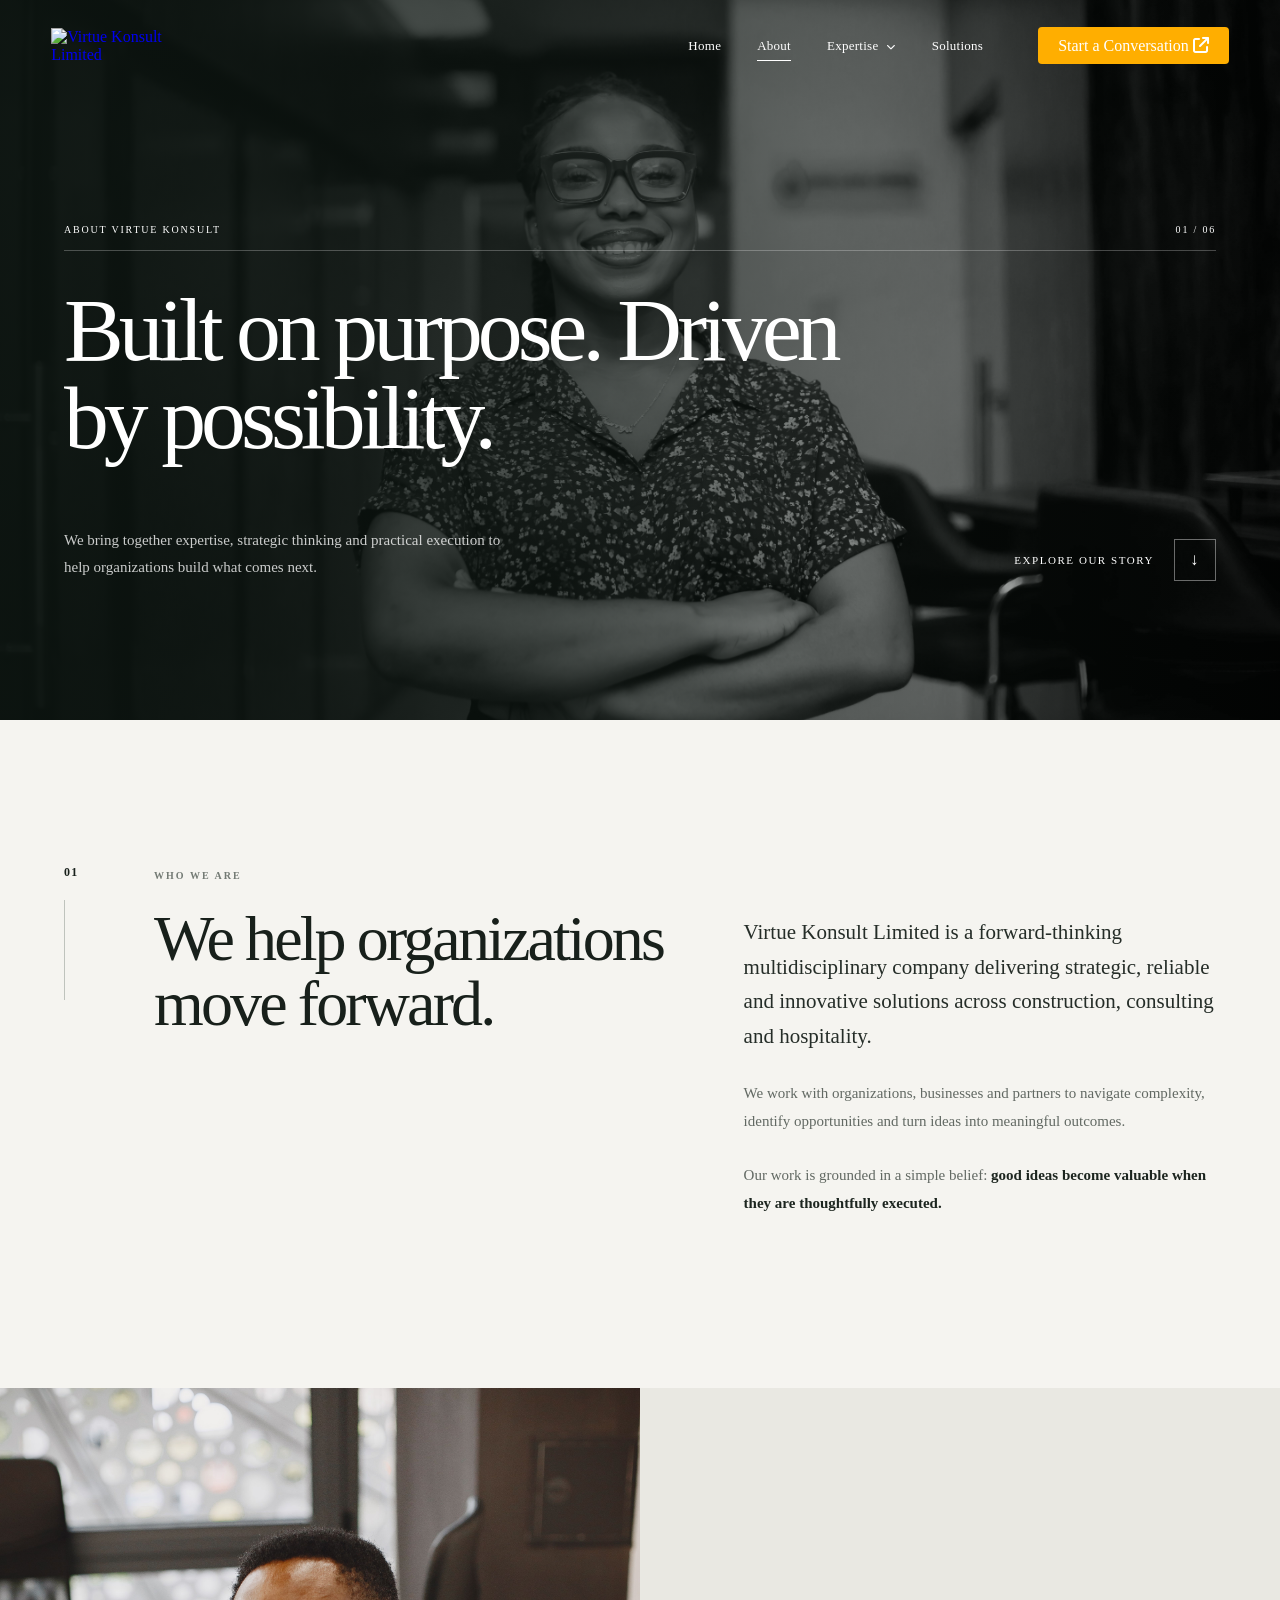
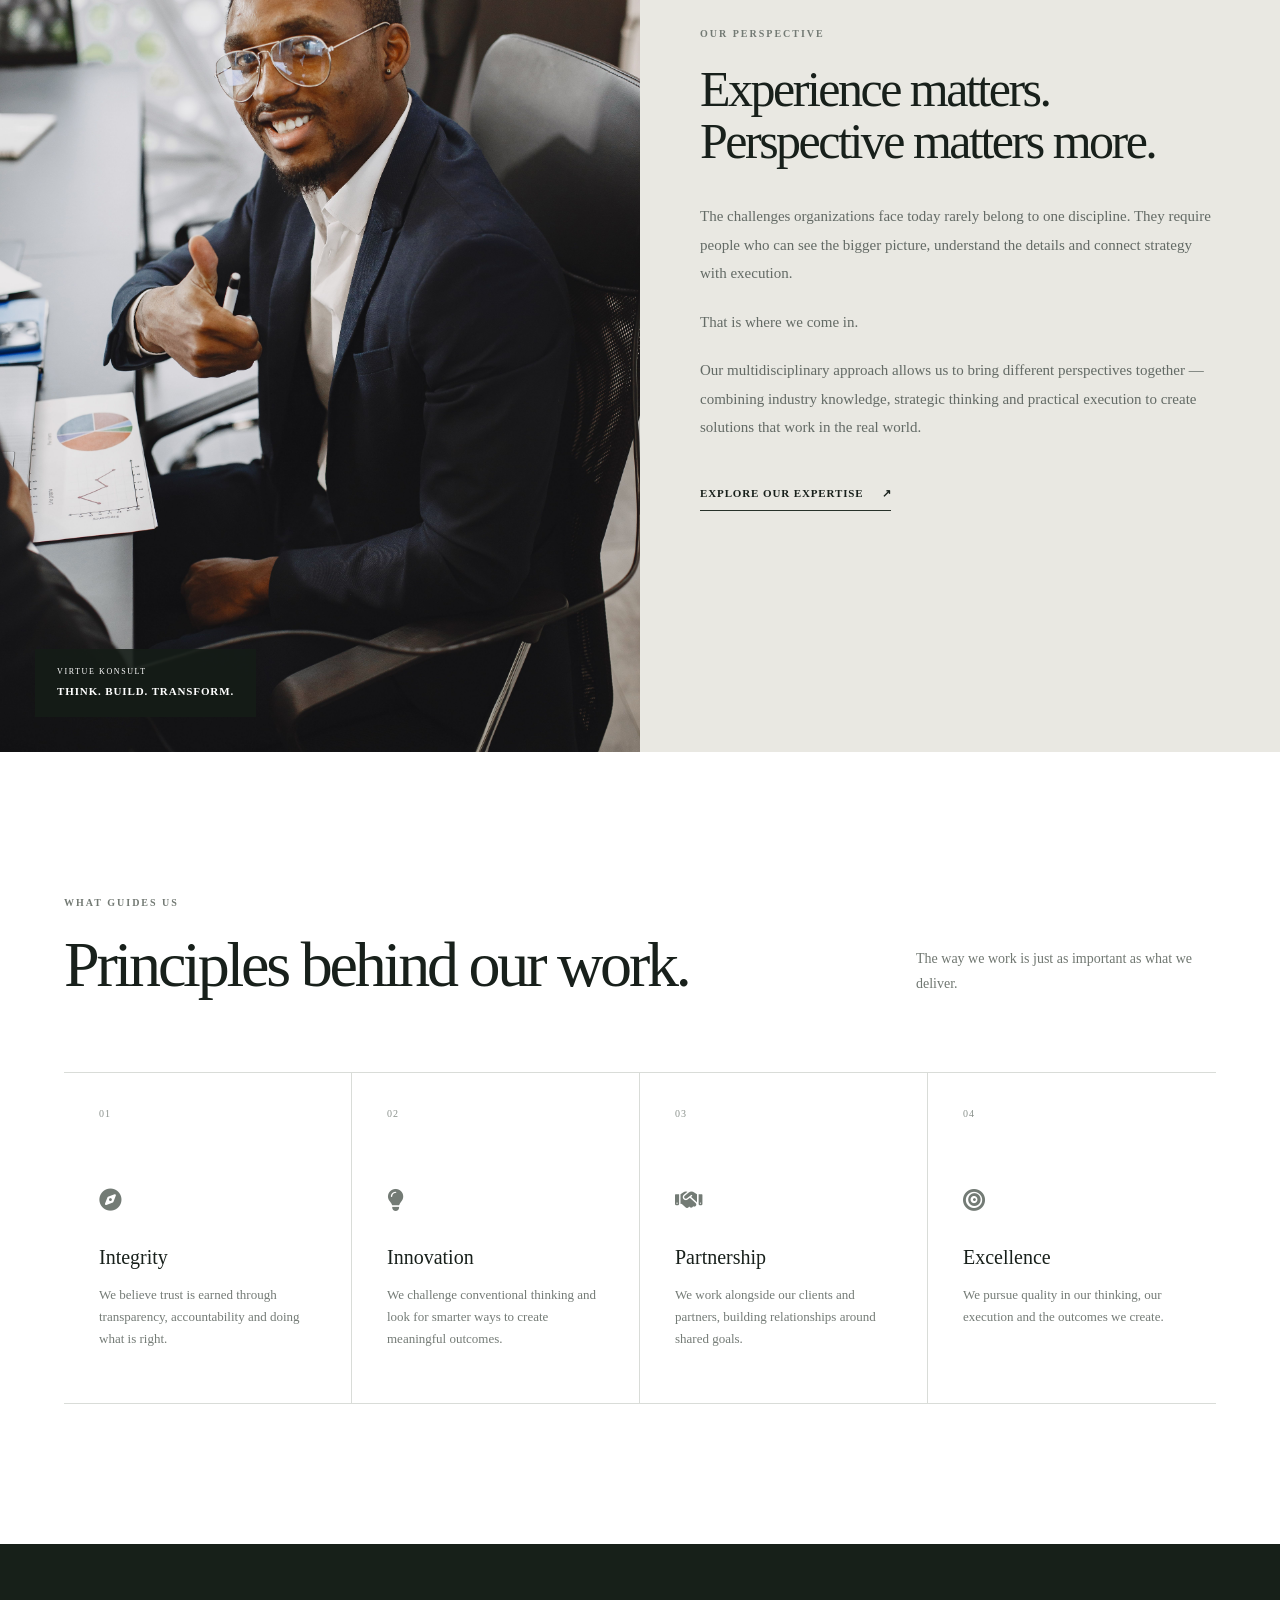
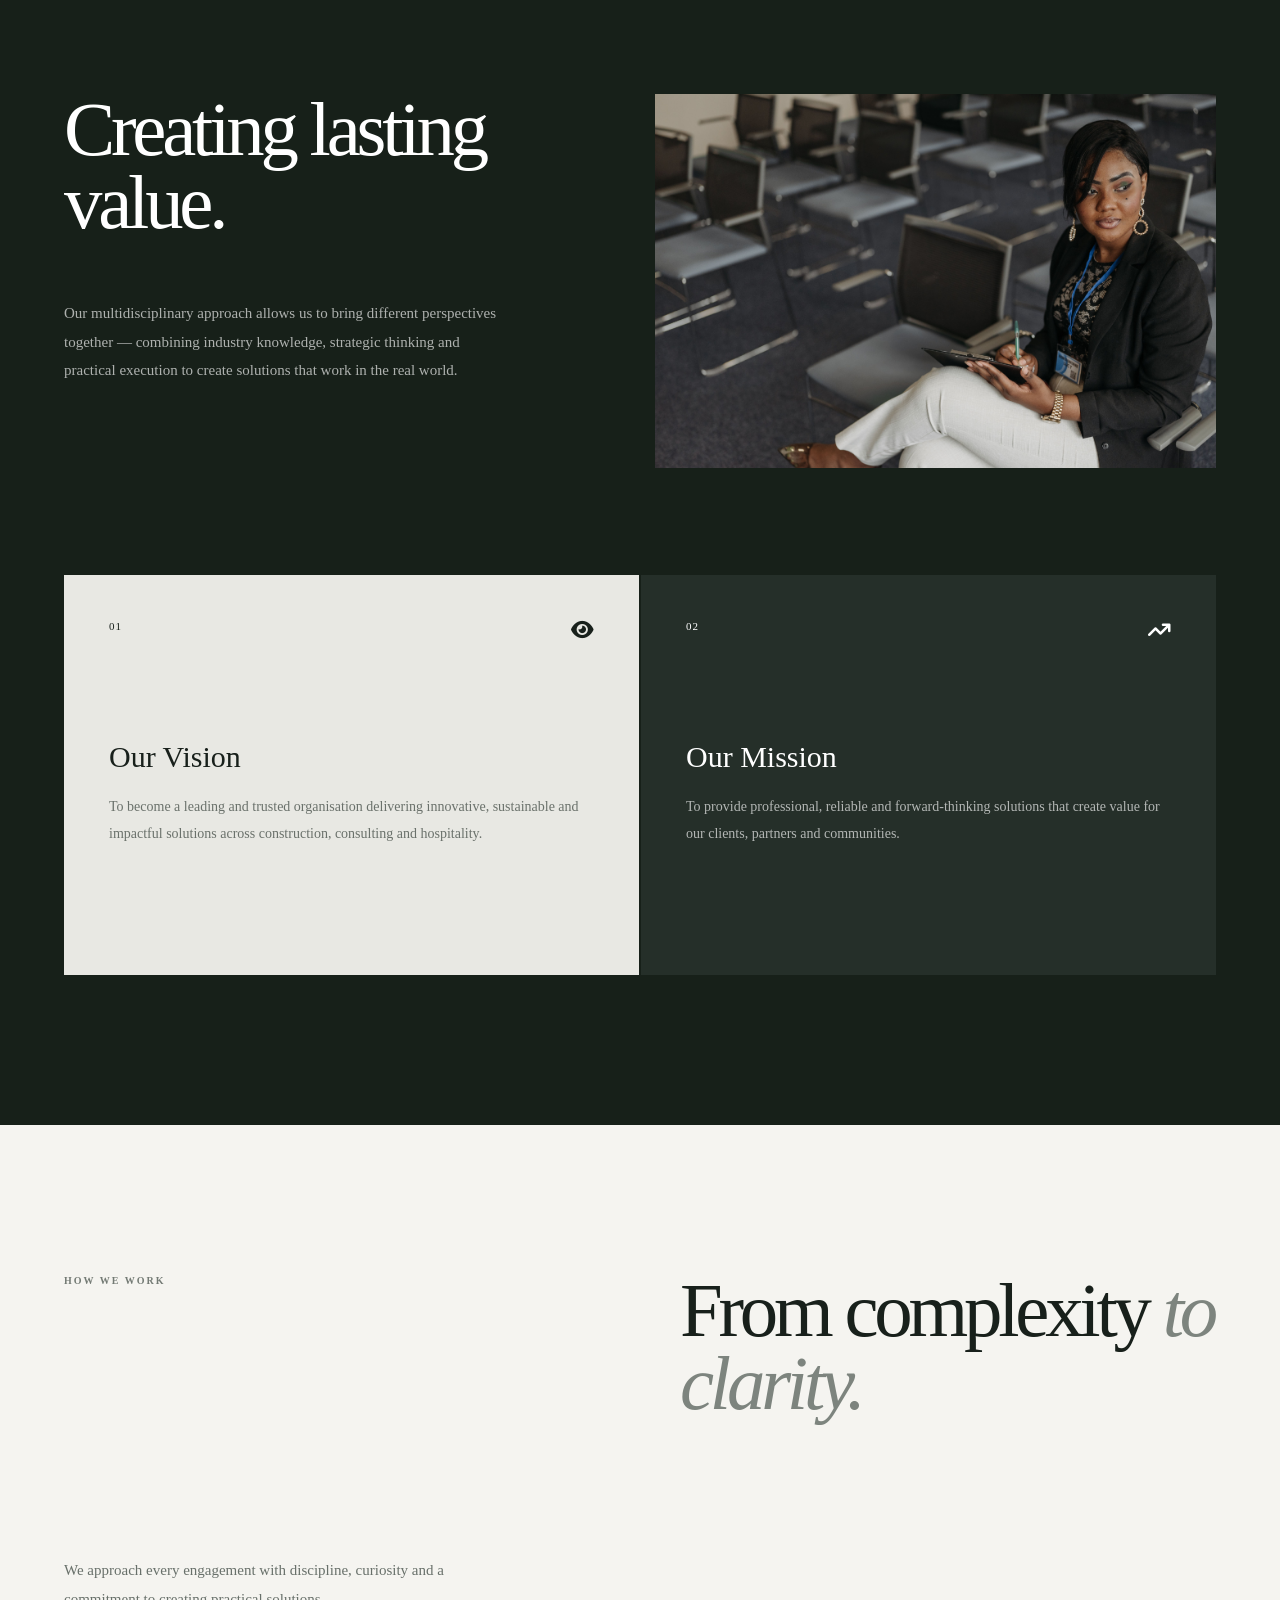
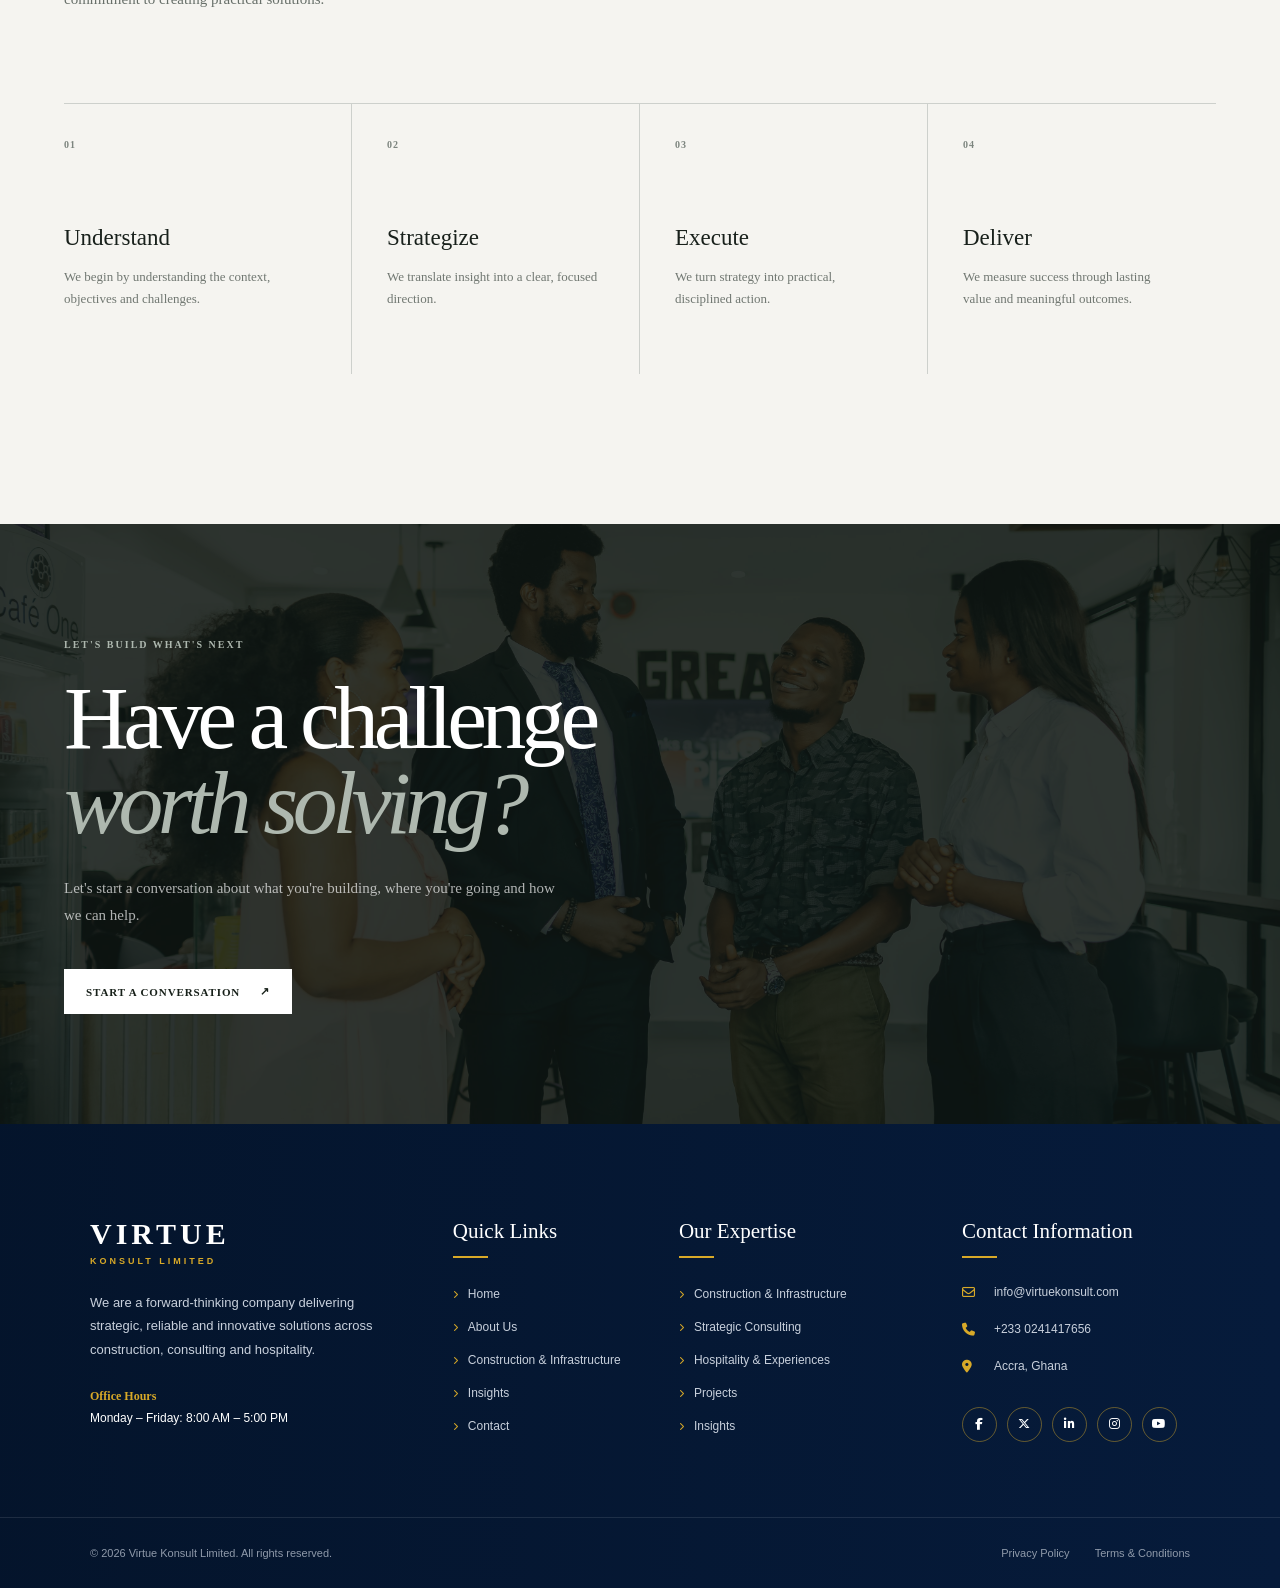
==== commit ae433b1b: "update" ====
--- a/about.html
+++ b/about.html
@@ -339,7 +339,7 @@
     <div class="about-hero-image">
 
         <img
-            src="assets/images/consultingteam.jpg"
+            src="assets/images/theabout6.jpg"
             alt="Virtue Konsult team"
         >
 
@@ -367,10 +367,10 @@
         <h1>
 
             Built on
-            <em>purpose.</em>
+            purpose.
 
             Driven by
-            <em>possibility.</em>
+            possibility.
 
         </h1>
 
@@ -429,7 +429,7 @@
             <h2>
 
                 We help organizations
-                <span>move forward.</span>
+                move forward.
 
             </h2>
 
@@ -486,7 +486,7 @@
     <div class="about-story-image">
 
         <img
-            src="assets/images/consultant1.jpg"
+            src="assets/images/experience.jpg"
             alt="Virtue Konsult project"
         >
 
@@ -515,7 +515,7 @@
         <h2>
 
             Experience matters.
-            <span>Perspective matters more.</span>
+            Perspective matters more.
 
         </h2>
 
@@ -584,7 +584,7 @@
                 <h2>
 
                     Principles behind
-                    <span>our work.</span>
+                    our work.
 
                 </h2>
 
@@ -704,24 +704,26 @@
 
         <div class="purpose-intro">
 
+            
+            <div>
+                <h2>
+
+                Creating lasting
+                value.
+
+                </h2>
+
+                <p>Our multidisciplinary approach allows us to bring different perspectives together — combining industry knowledge, strategic thinking and practical execution to create solutions that work in the real world.</p>
+            </div>
+            
+            
+
             <span class="about-eyebrow">
-                OUR PURPOSE
+                <!-- OUR PURPOSE -->
+                <div><img src="assets/images/theabout5.jpg" alt=""></div>
             </span>
 
-            <h2>
-
-                Creating lasting
-                <span>value.</span>
-
-            </h2>
-
-            <p>
-
-                Our vision and mission provide the direction
-                behind every project, partnership and decision
-                we make.
-
-            </p>
+
 
         </div>
 
--- a/css/about.css
+++ b/css/about.css
@@ -27,7 +27,7 @@
     min-height: 720px;
 
     display: flex;
-    align-items: flex-end;
+    align-items: center;
 
     overflow: hidden;
 
@@ -122,7 +122,7 @@
 .about-hero h1 em {
     color: #c7d0c5;
 
-    font-style: italic;
+    /* font-style: italic; */
 }
 
 
@@ -236,7 +236,7 @@
 
     display: grid;
 
-    grid-template-columns: 80px 1.1fr 1fr;
+    grid-template-columns: 20px 1.1fr 1fr;
 
     gap: 70px;
 }
@@ -403,16 +403,16 @@
 
     justify-content: center;
 
-    padding: 90px clamp(40px, 8vw, 120px);
+    padding: 90px clamp(40px, 8vw, 60px);
 }
 
 
 .about-story-content h2 {
-    max-width: 600px;
+    /* max-width: 600px; */
 
     margin: 0 0 35px;
 
-    font-size: clamp(42px, 5vw, 68px);
+    font-size: clamp(50px, 7vw, 20px);
 
     font-weight: 400;
 
@@ -661,7 +661,7 @@
 
     grid-template-columns: 1fr 1fr;
 
-    gap: 80px;
+    gap: 30px;
 
     margin-bottom: 80px;
 }
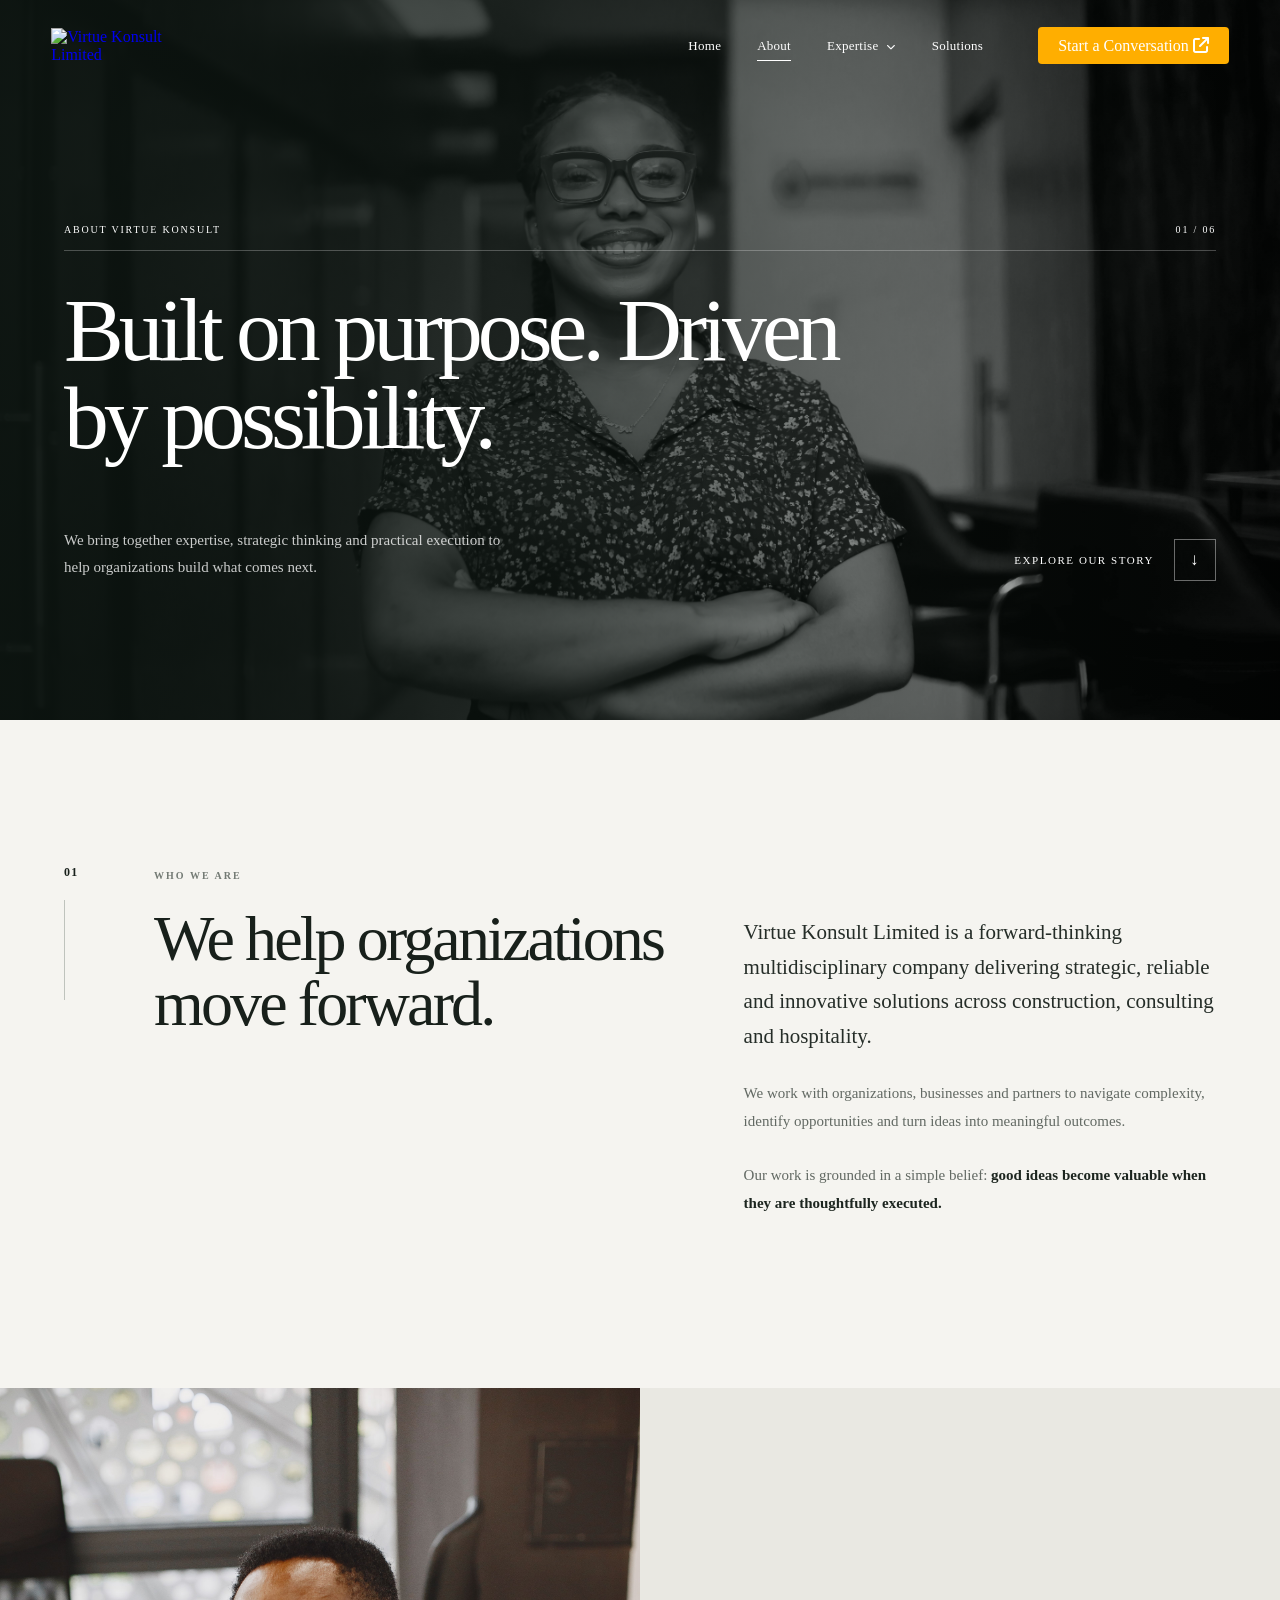
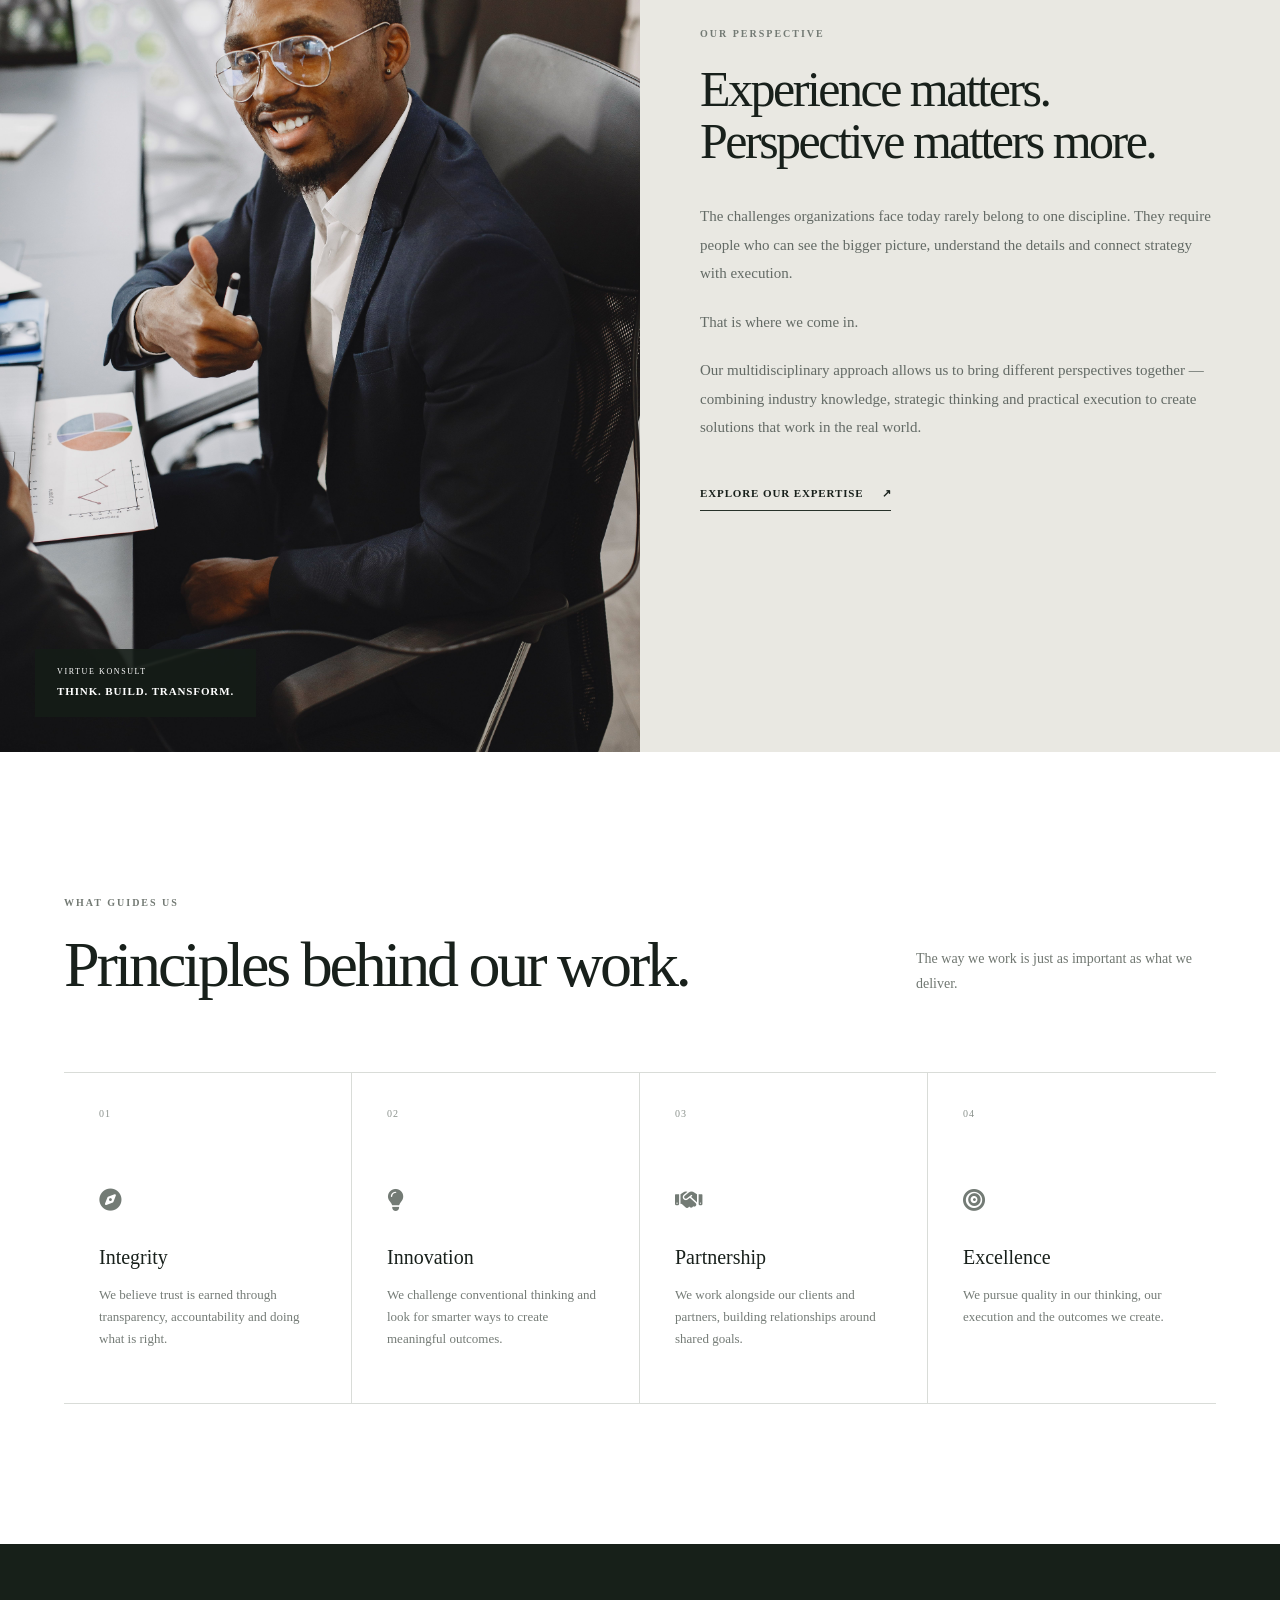
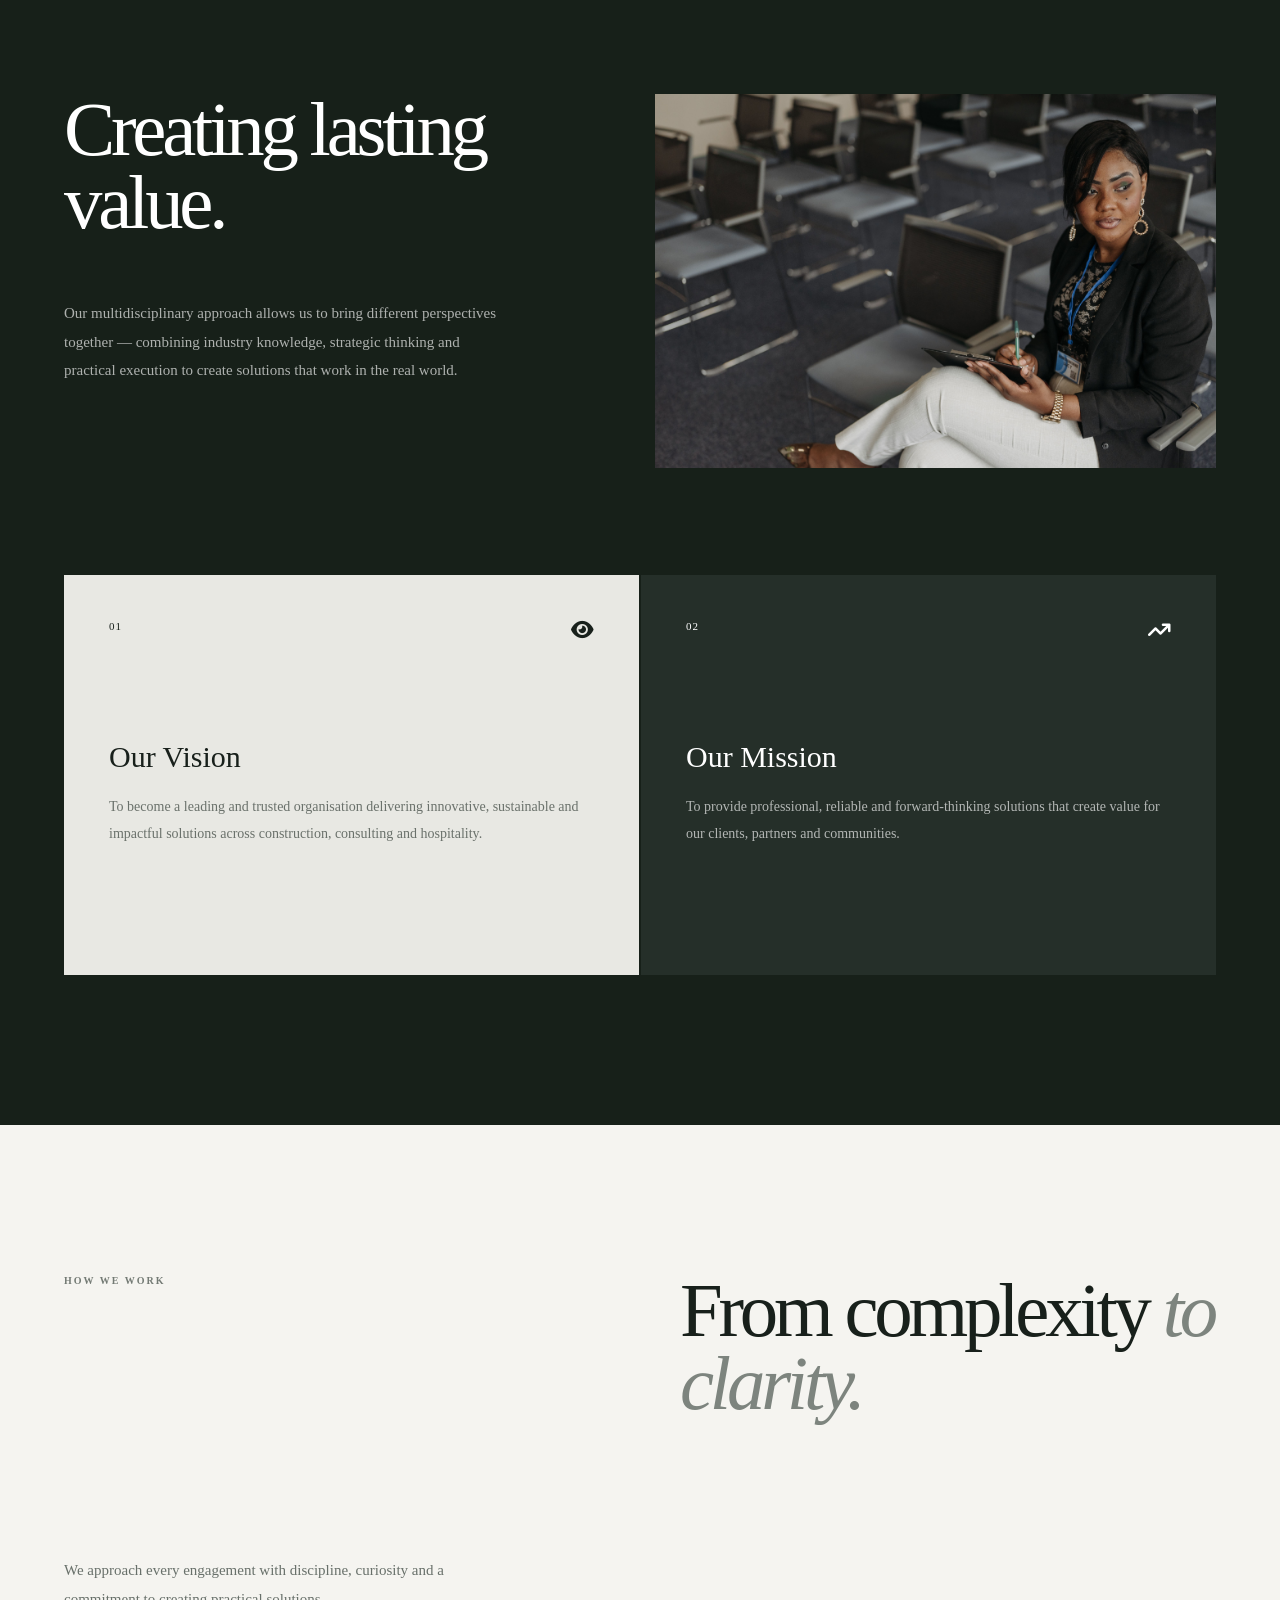
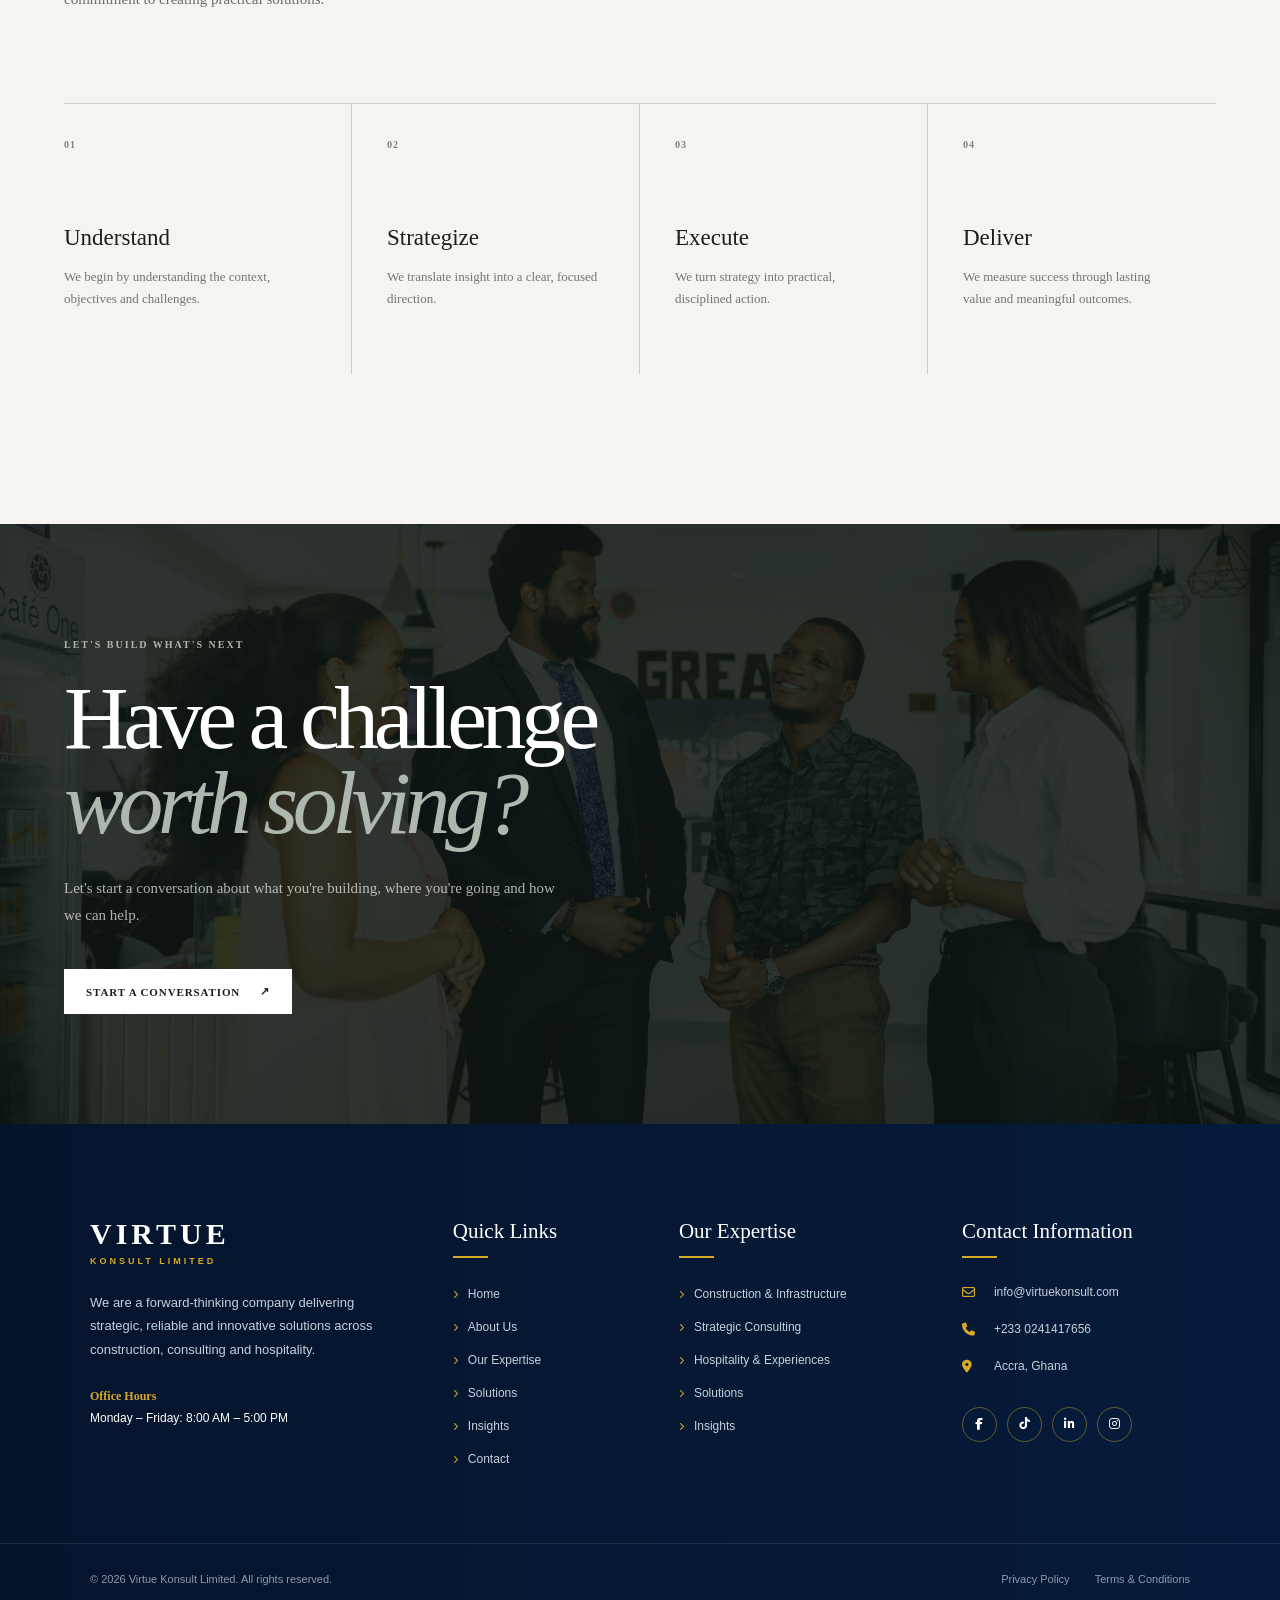
==== commit 6cd0b24d: "update" ====
--- a/about.html
+++ b/about.html
@@ -983,50 +983,37 @@
      FOOTER
 ===================================================== -->
 
+<!-- the footer starts here -->
+
 <footer class="site-footer">
 
+    <!-- Background -->
     <div class="footer-bg"></div>
 
     <div class="footer-overlay"></div>
 
-
     <div class="footer-container">
 
-
-        <!-- COMPANY -->
+        <!-- =================================
+             COMPANY
+        ================================== -->
 
         <div class="footer-column footer-company">
 
-            <a
-                href="index.html"
-                class="footer-logo"
-            >
-
-                <span class="logo-main">
-                    VIRTUE
-                </span>
-
-                <span class="logo-sub">
-                    KONSULT LIMITED
-                </span>
-
+            <a href="index.html" class="footer-logo" aria-label="Virtue Konsult home">
+                <span class="logo-main">VIRTUE</span>
+                <span class="logo-sub">KONSULT LIMITED</span>
             </a>
 
-
             <p class="footer-description">
-
-                We are a forward-thinking company delivering
-                strategic, reliable and innovative solutions
-                across construction, consulting and hospitality.
-
+                We are a forward-thinking company delivering strategic,
+                reliable and innovative solutions across construction,
+                consulting and hospitality.
             </p>
 
-
             <div class="footer-hours">
 
-                <span>
-                    Office Hours
-                </span>
+                <span>Office Hours</span>
 
                 <strong>
                     Monday – Friday: 8:00 AM – 5:00 PM
@@ -1037,35 +1024,98 @@
         </div>
 
 
-
-        <!-- QUICK LINKS -->
+        <!-- =================================
+             QUICK LINKS
+        ================================== -->
 
         <div class="footer-column">
 
-            <h3>
-                Quick Links
-            </h3>
+            <h3>Quick Links</h3>
 
             <ul class="footer-links">
 
                 <li>
-                    <a href="index.html">
+                    <a href="#home">
                         <i class="fa-solid fa-chevron-right"></i>
                         Home
                     </a>
                 </li>
 
                 <li>
-                    <a href="about.html">
+                    <a href="#about">
                         <i class="fa-solid fa-chevron-right"></i>
                         About Us
                     </a>
                 </li>
 
                 <li>
+                    <a href="#expertise">
+                        <i class="fa-solid fa-chevron-right"></i>
+                        Our Expertise
+                    </a>
+                </li>
+
+                <li>
+                    <a href="solutions.html">
+                        <i class="fa-solid fa-chevron-right"></i>
+                        Solutions
+                    </a>
+                </li>
+
+                <li>
+                    <a href="#insights">
+                        <i class="fa-solid fa-chevron-right"></i>
+                        Insights
+                    </a>
+                </li>
+
+                <li>
+                    <a href="#contact">
+                        <i class="fa-solid fa-chevron-right"></i>
+                        Contact
+                    </a>
+                </li>
+
+            </ul>
+
+        </div>
+
+
+        <!-- =================================
+             EXPERTISE / RESOURCES
+        ================================== -->
+
+        <div class="footer-column">
+
+            <h3>Our Expertise</h3>
+
+            <ul class="footer-links">
+
+                <li>
                     <a href="construction.html">
                         <i class="fa-solid fa-chevron-right"></i>
-                        Construction &amp; Infrastructure
+                        Construction & Infrastructure
+                    </a>
+                </li>
+
+                <li>
+                    <a href="consulting.html">
+                        <i class="fa-solid fa-chevron-right"></i>
+                        Strategic Consulting
+                    </a>
+                </li>
+
+                <li>
+                    <a href="hospitality.html">
+                        <i class="fa-solid fa-chevron-right"></i>
+                        Hospitality & Experiences
+                    </a>
+                </li>
+
+                <li>
+                    <a href="solutions.html">
+                        <i class="fa-solid fa-chevron-right"></i>
+                        Solutions
                     </a>
                 </li>
 
@@ -1076,137 +1126,95 @@
                     </a>
                 </li>
 
-                <li>
-                    <a href="#contact">
-                        <i class="fa-solid fa-chevron-right"></i>
-                        Contact
-                    </a>
-                </li>
-
             </ul>
 
         </div>
 
 
-
-        <!-- EXPERTISE -->
-
-        <div class="footer-column">
-
-            <h3>
-                Our Expertise
-            </h3>
-
-            <ul class="footer-links">
-
-                <li>
-                    <a href="services.html">
-                        <i class="fa-solid fa-chevron-right"></i>
-                        Construction & Infrastructure
-                    </a>
-                </li>
-
-                <li>
-                    <a href="consulting.html">
-                        <i class="fa-solid fa-chevron-right"></i>
-                        Strategic Consulting
-                    </a>
-                </li>
-
-                <li>
-                    <a href="services.html">
-                        <i class="fa-solid fa-chevron-right"></i>
-                        Hospitality & Experiences
-                    </a>
-                </li>
-
-                <li>
-                    <a href="services.html">
-                        <i class="fa-solid fa-chevron-right"></i>
-                        Projects
-                    </a>
-                </li>
-
-                <li>
-                    <a href="insights.html">
-                        <i class="fa-solid fa-chevron-right"></i>
-                        Insights
-                    </a>
-                </li>
-
-            </ul>
-
-        </div>
-
-
-
-        <!-- CONTACT -->
+        <!-- =================================
+             CONTACT
+        ================================== -->
 
         <div class="footer-column footer-contact">
 
-            <h3>
-                Contact Information
-            </h3>
-
+            <h3>Contact Information</h3>
 
             <ul class="contact-list">
 
                 <li>
-
                     <i class="fa-regular fa-envelope"></i>
 
                     <a href="mailto:info@virtuekonsult.com">
                         info@virtuekonsult.com
                     </a>
-
-                </li>
-
-
-                <li>
-
+                </li>
+
+
+                <li>
                     <i class="fa-solid fa-phone"></i>
 
-                    <a href="tel:+233241417656">
-                        +233 0241417656
-                    </a>
-
-                </li>
-
-
-                <li>
-
+                    <div>
+                        <!-- <a href="tel:+233241417656">
+                            +233 (0)00 000 0000
+                        </a> -->
+
+                        <a href="tel:+233241417656">
+                            +233 0241417656
+                        </a>
+                    </div>
+
+                </li>
+
+
+                <li>
                     <i class="fa-solid fa-location-dot"></i>
 
                     <span>
                         Accra, Ghana
                     </span>
-
                 </li>
 
             </ul>
 
 
+            <!-- Social Media -->
+
             <div class="footer-socials">
 
-                <a href="contact.html" aria-label="Facebook">
+                <a
+                    href="https://www.facebook.com/share/18CaJVfrum/"
+                    aria-label="Facebook"
+                >
                     <i class="fa-brands fa-facebook-f"></i>
                 </a>
 
-                <a href="contact.html" aria-label="X">
-                    <i class="fa-brands fa-x-twitter"></i>
+                <a
+                    href="https://www.tiktok.com/@virtuekonsultlimited"
+                    aria-label="X"
+                >
+                    <i class="fa-brands fa-tiktok"></i>
                 </a>
 
-                <a href="contact.html" aria-label="LinkedIn">
+                <a
+                    href="contact.html"
+                    aria-label="LinkedIn"
+                >
                     <i class="fa-brands fa-linkedin-in"></i>
                 </a>
 
-                <a href="contact.html" aria-label="Instagram">
+                <a
+                    href="https://www.instagram.com/virtuekonsult?stkn=ZXc1cnF4Z2lnbTRw"
+                    aria-label="Instagram"
+                >
                     <i class="fa-brands fa-instagram"></i>
                 </a>
 
-                <a href="contact.html" aria-label="YouTube">
+                <!-- <a
+                    href="contact.html"
+                    aria-label="YouTube"
+                >
                     <i class="fa-brands fa-youtube"></i>
-                </a>
+                </a> -->  
 
             </div>
 
@@ -1215,18 +1223,17 @@
     </div>
 
 
-
-    <!-- FOOTER BOTTOM -->
+    <!-- =================================
+         FOOTER BOTTOM
+    ================================== -->
 
     <div class="footer-bottom">
 
         <div class="footer-bottom-container">
 
             <p>
-                © 2026 Virtue Konsult Limited.
-                All rights reserved.
+                © 2026 Virtue Konsult Limited. All rights reserved.
             </p>
-
 
             <div class="footer-legal">
 
@@ -1248,6 +1255,7 @@
 
 
 
+
 <script src="js/script.js"></script>
 <script src="js/navbar.js"></script>
 
--- a/css/styles.css
+++ b/css/styles.css
@@ -4065,7 +4065,7 @@
 
 .partner-logo {
     width: 250px;
-    height: 100px;
+    height: 250px;
 
     flex-shrink: 0;
 
@@ -4079,23 +4079,18 @@
 .partner-logo img {
 
 
-    width: 300px;
-    height: auto;
-
-    /* object-fit: contain; */
-
-    /*
-       Gives the section a cleaner corporate appearance.
-       Remove these two lines if your logos are already
-       prepared exactly as you want them.
-    */
-    /* filter: grayscale(100%); */
+    width: 600px;
     opacity: .72;
 
     transition:
         filter .35s ease,
         opacity .35s ease,
         transform .35s ease;
+}
+
+
+.partner {
+    width: 400px;;
 }
 
 
@@ -4845,14 +4840,7 @@
     object-fit: cover;
 }
 
-/* Improve marquee image consistency */
-.partner-logo img {
-    display: block;
-    max-width: 100%;
-    height: 55px;
-    width: auto;
-    object-fit: contain;
-}
+
 
 /* Prevent long text from causing horizontal overflow */
 body {
